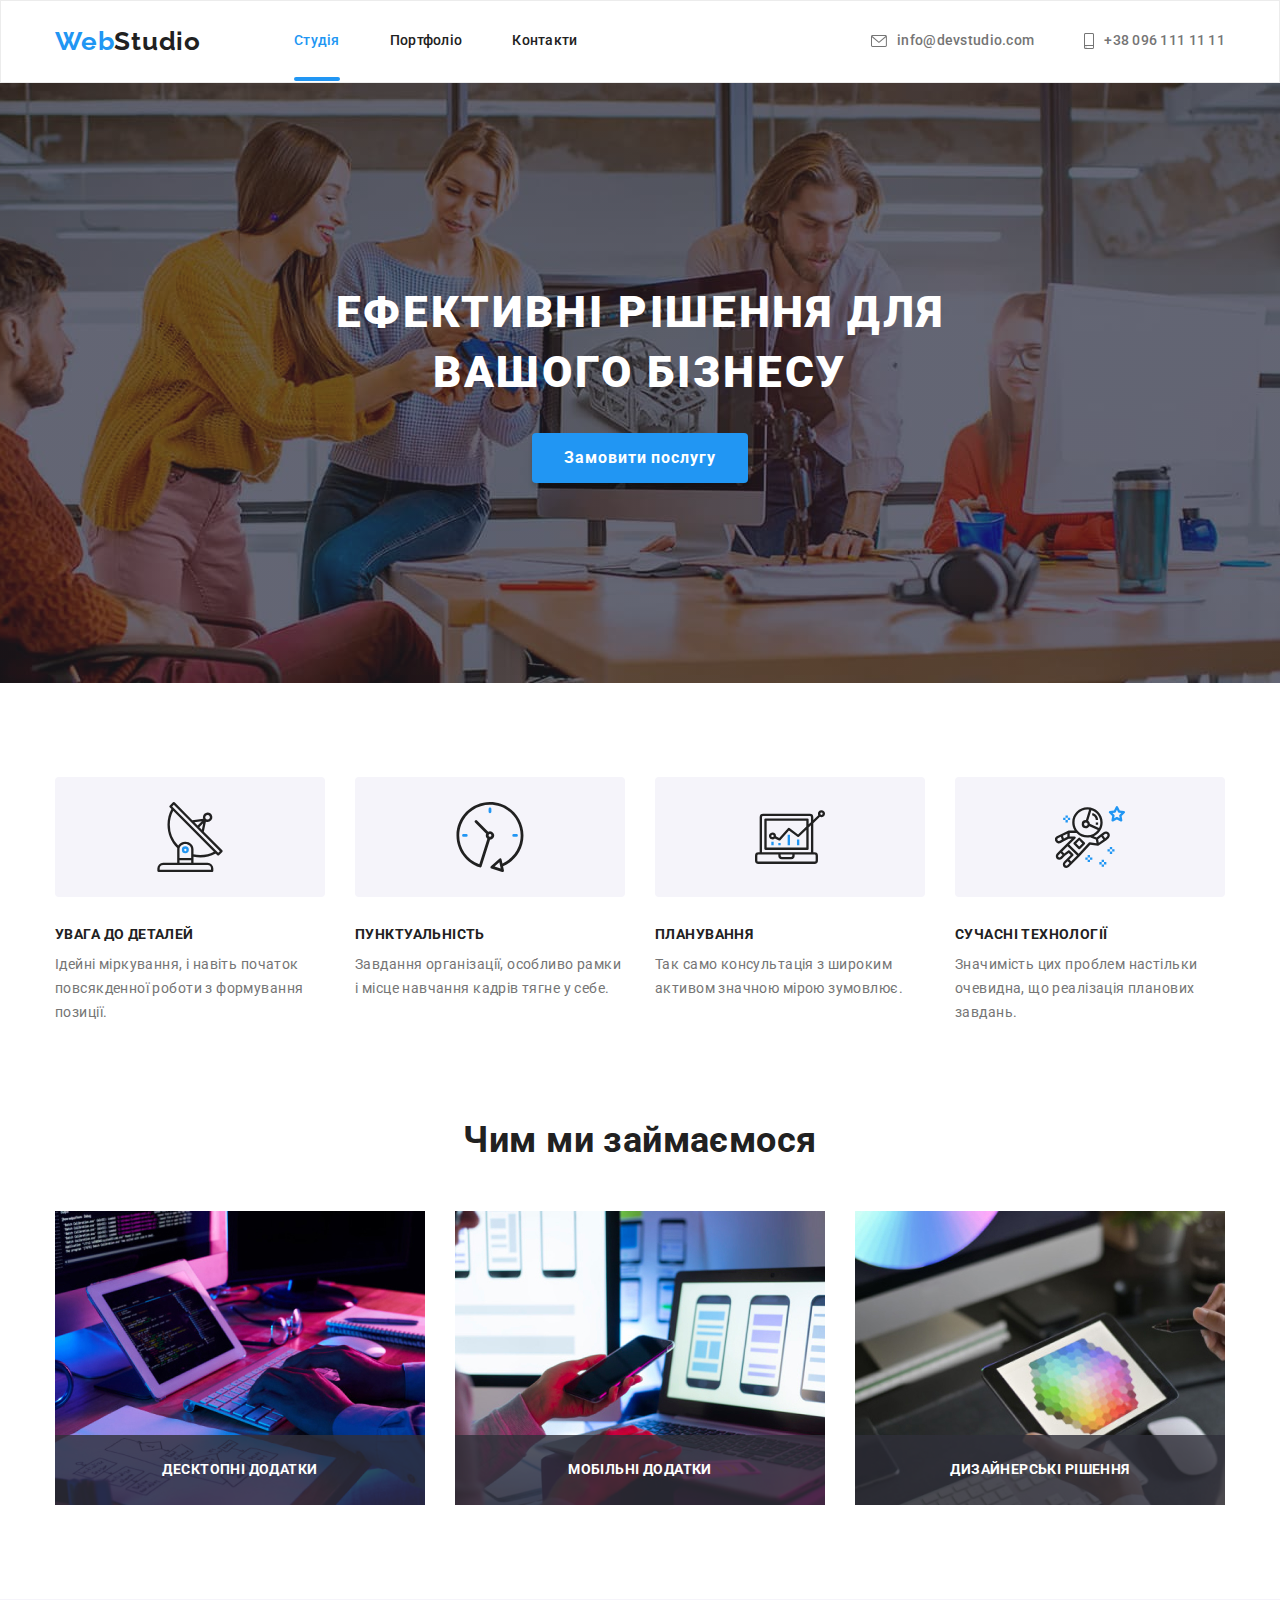
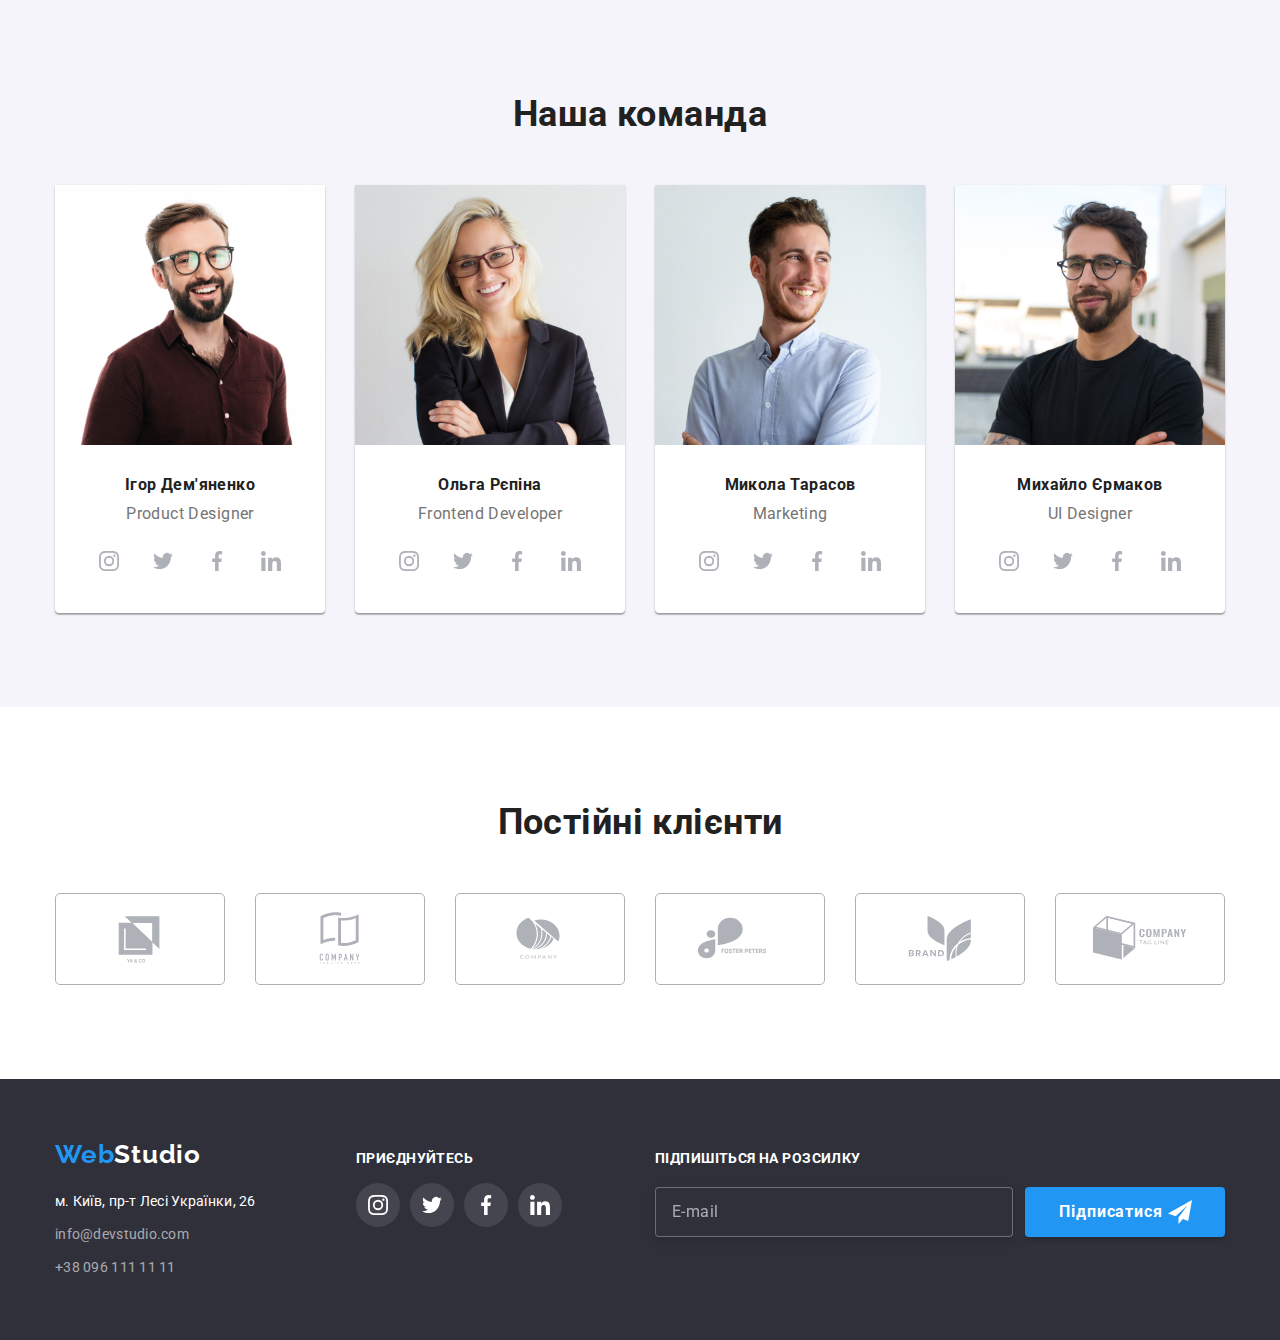
==== index.html @ 93d8a0b3 "Initial commit" ====
<!DOCTYPE html>
<html lang="uk">

<head>
  <meta charset="UTF-8" />
  <meta http-equiv="X-UA-Compatible" content="IE=edge" />
  <meta name="viewport" content="width=device-width, initial-scale=1.0" />
  <title>Document</title>
  <link rel="preconnect" href="https://fonts.googleapis.com" />
  <link rel="preconnect" href="https://fonts.gstatic.com" crossorigin />
  <link href="https://fonts.googleapis.com/css2?family=Raleway:wght@700&family=Roboto:wght@400;500;700;900&display=swap"
    rel="stylesheet" />
  <link rel="stylesheet"
    href="https://cdnjs.cloudflare.com/ajax/libs/modern-normalize/1.1.0/modern-normalize.min.css" />
  <link rel="stylesheet" href="./css/styles.css" />
</head>

<body>
  <!-- Шапка-->
  <header class="header">
    <div class="conteiner main-menu">
      <nav class="main-nav">
        <a href="./index.html" class="logo link">Web<span class="logo-studio">Studio</span> </a>
        <!-- Навигація сайта -->
        <ul class="site-nav list">
          <li class="item header-animation"><a href="./index.html" class="link current ">Студія</a></li>
          <li class="item"><a href="./portfolio.html" class="link">Портфоліо</a></li>
          <li class="item"><a href="#" class="link">Контакти</a></li>
        </ul>
      </nav>
      <ul class="auth-nav list">
        <li class="item auth-link">
          <a href="mailto:info@devstudio.com" class="link auth-link">
            <svg class="auth-symbol" height="12px" width=" 16px">
              <use href=" ./images/symbol.svg#icon-envelope">
              </use>
            </svg>info@devstudio.com</a>
        </li>
        <li class="item">
          <a href="tel:+380961111111" class="link auth-link">
            <svg class="auth-symbol" width="10px" height="16px">
              <use href=" ./images/symbol.svg#icon-smartphone">
              </use>
            </svg>+38 096 111 11 11
          </a>
        </li>
      </ul>
    </div>
  </header>
  <main>
    <!-- Герой -->
    <section class="hero list">
      <div class="conteiner hero-wrap">
        <h1 class="hero-title">Ефективні рішення для вашого бізнесу</h1>
        <button data-modal-open type="button" value="Замовити послугу" class="btn">Замовити послугу</button>
      </div>

    </section>
    <!-- Переваги -->
    <section class="benefits list">
      <div class="conteiner">
        <h2 class="visually-hidden">Наші переваги</h2>
        <ul class="hero-list list">
          <li class="benefits-item">
            <div class="benefits-block">
              <svg class="benefits-icon" width="70px" height="70px">
                <use href="./images/symbol.svg#icon-antenna">
                </use>
              </svg>
            </div>
            <h3 class="benefits-title">
              Увага до деталей</h3>
            <p class="benefits-subtitle">
              Ідейні міркування, і навіть початок повсякденної роботи з формування позиції.
            </p>
          </li>
          <li class="benefits-item">
            <div class="benefits-block">
              <svg class="benefits-icon" width="70px" height="70px">
                <use href="./images/symbol.svg#icon-clock">
                </use>
              </svg>
            </div>
            <h3 class="benefits-title">Пунктуальність</h3>
            <p class="benefits-subtitle">
              Завдання організації, особливо рамки і місце навчання кадрів тягне у себе.
            </p>
          </li>
          <li class="benefits-item">
            <div class="benefits-block">
              <svg class="benefits-icon" width="70px" height="70px">
                <use href="./images/symbol.svg#icon-diagram">
                </use>
              </svg>
            </div>
            <h3 class="benefits-title">Планування</h3>
            <p class="benefits-subtitle">
              Так само консультація з широким активом значною мірою зумовлює.
            </p>
          </li>
          <li class="benefits-item">
            <div class="benefits-block">
              <svg class="benefits-icon" width="70px" height="70px">
                <use href="./images/symbol.svg#icon-astronaut">
                </use>
              </svg>
            </div>
            <h3 class="benefits-title">Сучасні технології</h3>
            <p class="benefits-subtitle">
              Значимість цих проблем настільки очевидна, що реалізація планових завдань.
            </p>
          </li>
        </ul>
      </div>
    </section>
    <!-- Опис послуг -->
    <section class="work list">
      <div class="conteiner">
        <h2 class="section-title">Чим ми займаємося</h2>
        <ul class="list work-list">
          <li class="worl-item">
            <img src="./images/box_1.jpg" alt="планше, клавіатура та руки" width="370" />
            <p class="work-text">Десктопні додатки</p>
          </li>
          <li class="worl-item">
            <img src="./images/box_2.jpg" alt="комп'ютер та телефон" width="370" />
            <p class="work-text">Мобільні додатки</p>
          </li>
          <li class="worl-item">
            <img src="./images/box_3.jpg" alt="планшет у руці" width="370" />
            <p class="work-text">Дизайнерські рішення</p>
          </li>
        </ul>
      </div>
    </section>
    <!-- Команда -->
    <section class="team">
      <div class="team-conteiner conteiner">
        <h2 class="section-title">Наша команда</h2>
        <ul class="team-list list">
          <li class="team-person">
            <img src="./images/igor.jpg" alt="фото Ігор Дем'яненко" width="270" />
            <div class="team-text">
              <h3 class="team-title">Ігор Дем'яненко</h3>
              <p class="team-subtitle">Product Designer</p>
              <ul class="team-soc-list list">
                <li class="team-soc-item">
                  <a href="" class="team-soc-link link">
                    <svg class="team-soc-icon" width="20px" height="20px">
                      <use href="./images/symbol.svg#icon-instagram">

                      </use>
                    </svg>
                  </a>
                </li>
                <li class="team-soc-item">
                  <a href="" class="team-soc-link link">
                    <svg class="team-soc-icon" width="20px" height="20px">
                      <use href="./images/symbol.svg#icon-twitter"></use>
                    </svg>
                  </a>
                </li>
                <li class="team-soc-item">
                  <a href="" class="team-soc-link link">
                    <svg class="team-soc-icon" width="20px" height="20px">
                      <use href="./images/symbol.svg#icon-facebook"></use>
                    </svg>
                  </a>
                </li>
                <li class="team-soc-item">
                  <a href="" class="team-soc-link link">
                    <svg class="team-soc-icon" width="20px" height="20px">
                      <use href="./images/symbol.svg#icon-linkedin"></use>
                    </svg>
                  </a>
                  </a>
                </li>
              </ul>
            </div>
          </li>
          <li class="team-person">
            <img src="./images/olga.jpg" alt="фото Ольга Рєпіна" width="270" />
            <div class="team-text">
              <h3 class="team-title">Ольга Рєпіна</h3>
              <p class="team-subtitle">Frontend Developer</p>
              <ul class="team-soc-list list">
                <li class="team-soc-item">
                  <a href="" class="team-soc-link link">
                    <svg class="team-soc-icon" width="20px" height="20px">
                      <use href="./images/symbol.svg#icon-instagram">

                      </use>
                    </svg>
                  </a>
                </li>
                <li class="team-soc-item">
                  <a href="" class="team-soc-link link">
                    <svg class="team-soc-icon" width="20px" height="20px">
                      <use href="./images/symbol.svg#icon-twitter"></use>
                    </svg>
                  </a>
                </li>
                <li class="team-soc-item">
                  <a href="" class="team-soc-link link">
                    <svg class="team-soc-icon" width="20px" height="20px">
                      <use href="./images/symbol.svg#icon-facebook"></use>
                    </svg>
                  </a>
                </li>
                <li class="team-soc-item">
                  <a href="" class="team-soc-link link">
                    <svg class="team-soc-icon" width="20px" height="20px">
                      <use href="./images/symbol.svg#icon-linkedin"></use>
                    </svg>
                  </a>
                  </a>
                </li>
              </ul>
            </div>
          </li>
          <li class="team-person">
            <img src="./images/mykola.jpg" alt="фото Микола Тарасов" width="270" />
            <div class="team-text">
              <h3 class="team-title">Микола Тарасов</h3>
              <p class="team-subtitle">Marketing</p>
              <ul class="team-soc-list list">
                <li class="team-soc-item">
                  <a href="" class="team-soc-link link">
                    <svg class="team-soc-icon" width="20px" height="20px">
                      <use href="./images/symbol.svg#icon-instagram">
                      </use>
                    </svg>
                  </a>
                </li>
                <li class="team-soc-item">
                  <a href="" class="team-soc-link link">
                    <svg class="team-soc-icon" width="20px" height="20px">
                      <use href="./images/symbol.svg#icon-twitter"></use>
                    </svg>
                  </a>
                </li>
                <li class="team-soc-item">
                  <a href="" class="team-soc-link link">
                    <svg class="team-soc-icon" width="20px" height="20px">
                      <use href="./images/symbol.svg#icon-facebook"></use>
                    </svg>
                  </a>
                </li>
                <li class="team-soc-item">
                  <a href="" class="team-soc-link link">
                    <svg class="team-soc-icon" width="20px" height="20px">
                      <use href="./images/symbol.svg#icon-linkedin"></use>
                    </svg>
                  </a>
                  </a>
                </li>
              </ul>
            </div>
          </li>
          <li class="team-person">
            <img src="./images/mihailo.jpg" alt="фото михайло Єрмаков" width="270" />
            <div class="team-text">
              <h3 class="team-title">Михайло Єрмаков</h3>
              <p class="team-subtitle">UI Designer</p>
              <ul class="team-soc-list list">
                <li class="team-soc-item">
                  <a href="" class="team-soc-link link">
                    <svg class="team-soc-icon" width="20px" height="20px">
                      <use href="./images/symbol.svg#icon-instagram">
                      </use>
                    </svg>
                  </a>
                </li>
                <li class="team-soc-item">
                  <a href="" class="team-soc-link link">
                    <svg class="team-soc-icon" width="20px" height="20px">
                      <use href="./images/symbol.svg#icon-twitter"></use>
                    </svg>
                  </a>
                </li>
                <li class="team-soc-item">
                  <a href="" class="team-soc-link link">
                    <svg class="team-soc-icon" width="20px" height="20px">
                      <use href="./images/symbol.svg#icon-facebook"></use>
                    </svg>
                  </a>
                </li>
                <li class="team-soc-item">
                  <a href="" class="team-soc-link link">
                    <svg class="team-soc-icon" width="20px" height="20px">
                      <use href="./images/symbol.svg#icon-linkedin"></use>
                    </svg>
                  </a>
                  </a>
                </li>
              </ul>
            </div>
          </li>
        </ul>
      </div>
    </section>
    <section class="clients ">
      <div class="container">
        <h2 class="section-title">Постійні клієнти</h2>
        <ul class="clients-list list">
          <li class="clients-item">
            <a href="" class="clients-link link">
              <svg class="clients-logo" width=" 106px" height="60px">
                <use href=" ./images/symbol.svg#icon-logo-1">
                </use>
              </svg>
            </a>
          </li>
          <li class="clients-item"> <a href="" class="clients-link link">
              <svg class="clients-logo" width=" 106px" height="60px">
                <use href=" ./images/symbol.svg#icon-logo-2">
                </use>
              </svg>
            </a></a></li>
          <li class="clients-item"> <a href="" class="clients-link link">
              <svg class="clients-logo" width=" 106px" height="60px">
                <use href=" ./images/symbol.svg#icon-logo-3">
                </use>
              </svg>
            </a></li>
          <li class="clients-item"> <a href="" class="clients-link link">
              <svg class="clients-logo" width=" 106px" height="60px">
                <use href=" ./images/symbol.svg#icon-logo-4">
                </use>
              </svg>
            </a></li>
          <li class="clients-item"> <a href="" class="clients-link link">
              <svg class="clients-logo" width=" 106px" height="60px">
                <use href=" ./images/symbol.svg#icon-logo-5">
                </use>
              </svg>
            </a></li>
          <li class="clients-item"> <a href="" class="clients-link link">
              <svg class="clients-logo" width=" 106px" height="60px">
                <use href=" ./images/symbol.svg#icon-logo-6">
                </use>
              </svg>
            </a></li>
        </ul>
      </div>
    </section>
  </main>
  <!------------------------------------ footer ------------------------------------>
  <footer class="footer">
    <div class="container">
      <div class="conteiner-logo">
        <a href="./index.html" class="logo link">Web<span class="footer-logo">Studio</span> </a>
        <address>
          <ul class="footer-link list">
            <li class="footer-item">
              <a href="https://goo.gl/maps/CPtrU1FHBa2aNyZL9" target="_blank" rel="noopener noreferrer nofollow"
                class="portfolio-adress link">м. Київ, пр-т Лесі Українки, 26</a>
            </li>
            <li class="footer-item">
              <a href="mailto:info@devstudio.com" class="portfolio-contacts link">info@devstudio.com</a>
            </li>
            <li class="footer-item">
              <a href="tel:+380961111111" class="portfolio-contacts link">+38 096 111 11 11</a>
            </li>
          </ul>
        </address>
      </div>
      <div class="foter-soc">
        <p class="footer-title">приєднуйтесь</p>
        <ul class="footer-soc-list list">
          <li class="footer-soc-item">
            <a href="" class="footer-soc-link link">
              <svg class="footer-soc-icon" width="20px" height="20px">
                <use href="./images/symbol.svg#icon-instagram">
                </use>
              </svg>
            </a>
          </li>
          <li class="footer-soc-item">
            <a href="" class="footer-soc-link link">
              <svg class="footer-soc-icon" width="20px" height="20px">
                <use href="./images/symbol.svg#icon-twitter"></use>
              </svg>
            </a>
          </li>
          <li class="footer-soc-item">
            <a href="" class="footer-soc-link link">
              <svg class="footer-soc-icon" width="20px" height="20px">
                <use href="./images/symbol.svg#icon-facebook"></use>
              </svg>
            </a>
          </li>
          <li class="footer-soc-item">
            <a href="" class="footer-soc-link link">
              <svg class="footer-soc-icon" width="20px" height="20px">
                <use href="./images/symbol.svg#icon-linkedin"></use>
              </svg>
            </a>
            </a>
          </li>
        </ul>
      </div>
      <div class="subscribe-container">
        <p class="subscribe-title">Підпишіться на розсилку</p>
        <form class="subscribe-form">
          <input type="text" name="user-name" class="subscribe-input" id="user-name" placeholder="E-mail">
          <button type="submit" class="subscribe-btn">Підписатися
            <svg class="subscribe-input-icon" width="24px" height="24px">
              <use href="./images/symbol.svg#icon-telegram"></use>
            </svg>
          </button>
        </form>
      </div>
    </div>
  </footer>
  <!------------------------------------ Modal ------------------------------------>
  <div class="backdrop is-hidden" data-modal>
    <div class="modal">
      <button type="button" data-modal-close class="modal-close">
        <svg class="modal-icon-x" width="18px" height="18px">
          <use href="./images/symbol.svg#icon-x"></use>
        </svg>
      </button>
      <p class="modal-title">Залиште свої дані, ми вам передзвонимо
      </p>
      <form class="modal-form">
        <label for="user-name" class="modal-label">Ім'я</label>
        <div class="input-wrap">
          <input type="text" name="user-name" class="modal-input" id="user-name" required>
          <svg class="modal-input-icon" width="18px" height="18px">
            <use href="./images/symbol.svg#icon-person"></use>
          </svg>
        </div>
        <label for="user-phone" class="modal-label">Телефон</label>
        <div class="input-wrap">
          <input type="tel" name="user-phone" class="modal-input" id="user-phone" required>
          <svg class="modal-input-icon" width="18px" height="18px">
            <use href="./images/symbol.svg#icon-phone"></use>
          </svg>
        </div>
        <label for="user-mail" class="modal-label">Пошта</label>
        <div class="input-wrap">
          <input type="email" name="user-mail" class="modal-input" id="user-mail" required>
          <svg class="modal-input-icon" width="18px" height="18px">
            <use href="./images/symbol.svg#icon-email"></use>
          </svg>
        </div>
        <label class="modal-textarea-block" for="modal-textarea">Коментар</label>
        <textarea class="modal-textarea" name="modal-textarea" id="modal-textarea"
          placeholder="Введіть текст"></textarea>
        <div class="modal-field">
          <input type="checkbox" name="privacy" id="privacy" class="input-check visually-hidden" required>
          <label for="privacy" class="check-text">
            <span>
              <svg class="check-icon" width="16px" height="15px">
                <use href="./images/symbol.svg#icon-mark"></use>
              </svg>
            </span> Погоджуюся з розсилкою та приймаю <a href="" class="check-link link">Умови
              договору</a></label>
        </div>
        <button type="submit" class="modal-btn btn">Відправити</button>
      </form>
    </div>
  </div>
  <script src="./js/modal.js"></script>
</body>

</html>
---- css/styles.css ----
:root {
  --main-title-color: #212121;
  --second-title-color: #757575;
  --main-btn-color: #2196f3;
  --main-link-color: #2196f3;
  --transition-timing-function: cubic-bezier(0.4, 0, 0.2, 1);
}

body {
  font-family: Roboto, sans-serif;
  background-color: #ffffff;
  color: #757575;
  font-size: 14px;
  letter-spacing: 0.03em;
}

/* ----------------глобальне скиданя стилів---------------- */

p,
h1,
h2,
h3,
h4,
h5,
h6 {
  margin: 0;
}
ul,
ol {
  margin: 0;
  padding-left: 0;
}
button {
  display: block;
  cursor: pointer;
  border: none;
  border-radius: 4px;
}

address {
  font-style: normal;
  margin-top: 20px;
}

img {
  display: block;
}

html {
  box-sizing: border-box;
}

*,
*::beffore *::after {
  box-sizing: inherit;
}

.list {
  list-style: none;
  padding-left: 0;
  margin: 0;
}

.container {
  margin-left: auto;
  margin-right: auto;
  padding: 0px 15px;
  width: 1200px;
}

.link {
  text-decoration: none;
}

.list {
  list-style: none;
  padding: 0;
  margin: 0;
}

.conteiner {
  margin-left: auto;
  margin-right: auto;
  padding: 0 15px;
  width: 1200px;
}

.link {
  text-decoration: none;
}

.visually-hidden {
  position: absolute;
  white-space: nowrap;
  width: 1px;
  height: 1px;
  overflow: hidden;
  border: 0;
  padding: 0;
  clip: rect(0 0 0 0);
  clip-path: inset(50%);
  margin: -1px;
}

/* колір заголовков #212121 */
/* колір основного текста #757575 */
/* active 2196F3 */
/* свторинний колір фону #F5F4FA */

/* Header */
.logo {
  font-family: 'Raleway', sans-serif;
  font-style: normal;
  font-weight: 700;
  font-size: 26px;
  line-height: 1.19;
  letter-spacing: 0.03em;
  color: var(--main-link-color);
  transition-property: color;
  transition-duration: 250ms;
  transition-timing-function: var(--transition-timing-function);
}

.logo:hover,
.logo:focus {
  color: var(--main-link-color);
}

.logo-studio {
  color: var(--main-title-color);
  transition-property: color;
  transition-duration: 250ms;
  transition-timing-function: var(--transition-timing-function);
  transition-timing-function: var(--transition-timing-function);
}

.logo-studio:hover,
.logo-studio:focus {
  color: var(--main-link-color);
}

/* ----------------site nav---------------- */
.header {
  padding: 25px 0;
  border: 1px solid #ececec;
}
.main-menu {
  display: flex;
}

.main-nav {
  display: flex;
  align-items: center;
}

.site-nav .item:not(:last-child) {
  margin-right: 50px;
}

.site-nav {
  display: flex;
  margin-left: 93px;
}

.site-nav .link {
  display: block;
  color: var(--main-title-color);
  font-weight: 500;
  line-height: 1.14;
  letter-spacing: 0.02em;
  transition-property: color;
  transition-duration: 250ms;
  transition-timing-function: var(--transition-timing-function);
}

.site-nav .link:hover,
.site-nav .link:focus {
  color: #2196f3;
}

.auth-contacts {
  display: flex;
}
.auth-nav {
  display: flex;
  align-items: center;
  margin-left: auto;
}

.auth-link {
  font-weight: 500;
  line-height: 1.14;
  letter-spacing: 0.02em;
  color: var(--second-title-color);
  display: flex;
  align-items: center;
  transition-property: color;
  transition-duration: 250ms;
  transition-timing-function: var(--transition-timing-function);
}

.auth-nav .link:hover,
.auth-nav .link:focus {
  color: #2196f3;
}

.site-nav li .current {
  color: var(--main-link-color);
}

.item {
  position: relative;
}

.link.current::after {
  content: '';
  position: absolute;
  bottom: -32px;
  right: 0;
  display: block;
  width: 100%;
  height: 4px;
  border-radius: 2px;
  background: #2196f3;
}

.auth-nav .item + .item {
  margin-left: 50px;
}

.auth-symbol {
  fill: currentColor;
  margin-right: 10px;
}

.auth-symbol:hover,
.auth-symbol:focus {
  color: #2196f3;
}

/* ----------------Hero---------------- */

.hero-list {
  display: flex;
  gap: 30px;
}

.hero-list .item {
  width: 270px;
}

.hero-title {
  width: 696px;
  margin: 0 auto;
  margin-bottom: 30px;
  font-weight: 900;
  font-size: 44px;
  line-height: 1.36;
  text-align: center;
  letter-spacing: 0.06em;
  text-transform: uppercase;
  color: #ffffff;
}

.hero {
  background: #2f303a;
  background-image: linear-gradient(rgba(47, 48, 58, 0.4), rgba(47, 48, 58, 0.4)),
    url(../images/bg-hero.jpg);
  text-align: center;
  padding: 200px 0;
  background-repeat: no-repeat;
  background-position: center;
  background-size: cover;
  max-width: 1600px;
  height: 600px;
  margin: 0 auto;
}

.btn {
  display: inline-block;
  min-width: 216px;
  font-family: inherit;
  font-weight: 700;
  font-size: 16px;
  line-height: 1.88;
  letter-spacing: 0.06em;
  color: #ffffff;
  background-color: #2196f3;
  cursor: pointer;
  box-shadow: 0px 4px 4px rgba(0, 0, 0, 0.15);
  border-radius: 4px;
  padding: 10px 32px;
  border: none;
  transition-property: color background-color;
  transition-duration: 250ms;
  transition-timing-function: var(--transition-timing-function);
}

.btn.primary {
  color: #ffffff;
  background-color: #2196f3;
}

.btn.secondary {
  color: #2196f3;
  background-color: #ffffff;
}

.btn:hover,
.btn:focus {
  color: var(--main-btn-color);
  background-color: #ffffff;
}

.section-title {
  margin-top: 0;
  margin-bottom: 50px;
  font-weight: 700;
  font-size: 36px;
  line-height: 1.17;
  text-align: center;
  color: var(--main-title-color);
}

.backdrop {
  position: fixed;
  top: 0;
  left: 0;
  width: 100%;
  height: 100%;
  opacity: 1;
  background-color: rgba(0, 0, 0, 0.6);
  transition-property: opacity, visibility;
  transition-duration: 250ms;
  transition-timing-function: var(--transition-timing-function);
}

.backdrop.is-hidden {
  opacity: 0;
  visibility: hidden;
  pointer-events: none;
}

.backdrop.is-hidden .modal {
  transform: translate(-50%, -50%) scale(0.7);
}

/* ----------------Modal---------------- */

.modal {
  height: 581px;
  width: 528px;
  background: #ffffff;
  position: absolute;
  top: 50%;
  left: 50%;
  box-shadow: 0px 1px 3px rgba(0, 0, 0, 0.12), 0px 1px 1px rgba(0, 0, 0, 0.14),
    0px 2px 1px rgba(0, 0, 0, 0.2);
  border-radius: 4px;
  padding: 40px;
  transform: scale(1) translate(-50%, -50%);
  transition: transform 250ms cubic-bezier(0.4, 0, 0.2, 1);
}

.modal-close {
  position: absolute;
  width: 30px;
  height: 30px;
  right: 8px;
  top: 8px;
  border-radius: 50%;
  background: #ffffff;
  border: 1px solid rgba(0, 0, 0, 0.1);
  display: flex;
  align-items: center;
  justify-content: center;
  cursor: pointer;
  transition-property: fill, background-color;
  transition-duration: 250ms;
  transition-timing-function: var(--transition-timing-function);
}

.modal-close:hover {
  background-color: var(--main-link-color);
  fill: #ffffff;
}

.modal-title {
  font-weight: 700;
  font-size: 20px;
  line-height: 1.15;
  text-align: center;
  letter-spacing: 0.03em;
  color: #212121;
  margin-bottom: 12px;
}

.input-label {
  font-size: 12px;
  line-height: 1.17;
  letter-spacing: 0.01em;
  color: #757575;
}

.input-label span {
  margin-bottom: 4px;
  display: block;
}

.modal-input {
  width: 100%;
  height: 40px;
  border: 1px solid rgba(33, 33, 33, 0.2);
  border-radius: 4px;
  color: #212121;
  font-size: 16px;
  padding-left: 42px;
  outline: transparent;
  transition-property: border-color;
  transition-duration: 250ms;
  transition-timing-function: var(--transition-timing-function);
}

.modal-input::placeholder {
  font-size: 12px;
  line-height: 1.17;
  letter-spacing: 0.01em;
  color: rgba(117, 117, 117, 0.5);
}

.modal-label {
  font-size: 12px;
  line-height: 1.17;
  letter-spacing: 0.01em;
  color: #757575;
  display: block;
  margin-bottom: 4px;
}

.input-wrap {
  position: relative;
  margin-bottom: 10px;
}

.modal-input-icon {
  position: absolute;
  left: 12px;
  top: 50%;
  transform: translateY(-50%);
  transition-property: fill;
  transition-duration: 250ms;
  transition-timing-function: var(--transition-timing-function);
}

.modal-input:focus {
  border-color: var(--main-link-color);
}

.modal-input:focus + .modal-input-icon {
  fill: var(--main-link-color);
}

.modal-textarea-block {
  display: block;
  margin-bottom: 4px;
  font-size: 12px;
}
.modal-textarea {
  width: 100%;
  height: 120px;
  border: 1px solid rgba(33, 33, 33, 0.2);
  border-radius: 4px;
  display: block;
  padding: 12px 16px;
  margin-bottom: 20px;
  resize: none;
  outline: transparent;
  transition-property: border-color;
  transition-duration: 250ms;
  transition-timing-function: var(--transition-timing-function);
}

.modal-textarea:focus {
  border-color: var(--main-link-color);
}

.modal-textarea::placeholder {
  font-size: 12px;
  line-height: 1.17;
  letter-spacing: 0.01em;
  color: rgba(117, 117, 117, 0.5);
}

.modal-field {
  margin-bottom: 30px;
}

.modal-btn {
  display: block;
  margin: 0 auto;
}

.input-check {
}

.check-text {
  font-size: 14px;
  line-height: 1.71;
  letter-spacing: 0.03em;
  color: #757575;
  display: flex;
  align-items: center;
  justify-content: center;
  gap: 7px;
}

.check-link {
  color: var(--main-link-color);
}

.check-text span {
  width: 16px;
  height: 15px;
  border: 2px solid #212121;
  border-radius: 3px;
  margin-right: 5px;
  display: flex;
  align-items: center;
  justify-content: center;
  fill: transparent;
}

.input-check:checked + .check-text span {
  background-color: var(--main-link-color);
  border-color: transparent;
  fill: #ffffff;
}

.input-check:focus + .check-text span {
  border-color: var(--main-link-color);
}

/* ----------------Переваги---------------- */

.benefits {
  margin-bottom: 0px;
  margin-top: 0;
  padding: 94px 0;
}

.benefits-block {
  height: 120px;
  width: 270px;
  background-color: #f5f4fa;
  margin-bottom: 30px;
  display: flex;
  align-items: center;
  justify-content: center;
  border-radius: 4px;
}

.benefits-title {
  margin-top: 0;
  margin-bottom: 10px;
  font-weight: 700;
  font-size: 14px;
  line-height: 1.14;
  text-transform: uppercase;
  color: var(--main-title-color);
  width: 270px;
}

.benefits-subtitle {
  margin-top: 0;
  margin-bottom: 0;
  line-height: 1.71;
  width: 270px;
}

/* ------------- Опис послуг--------------- */
.work {
  padding: 94px 0;
  padding-top: 0;
}

.work-list {
  display: flex;
  gap: 30px;
}
.section-subtitle {
  color: var(--second-title-color);
}

.worl-item {
  position: relative;
}

.work-text {
  font-weight: 700;

  line-height: 1.14;

  text-transform: uppercase;
  color: #ffffff;
  width: 370px;
  height: 70px;
  background-color: rgba(47, 48, 58, 0.8);
  position: absolute;
  bottom: 0;
  display: flex;
  justify-content: center;
  align-items: center;
}

/* ------------- Наша команда--------------- */

.team {
  padding: 94px 0;
  background: #f5f4fa;
}

.team-list {
  display: flex;
  gap: 30px;
}

.team-text {
  padding-top: 30px;
  padding-bottom: 30px;
}

.team-title {
  font-size: 16px;
  line-height: 1.19;
  text-align: center;
  color: var(--main-title-color);
}

.team-subtitle {
  font-weight: 400;
  font-size: 16px;
  line-height: 1.19;
  text-align: center;
  color: var(--second-title-color);
  margin-top: 10px;
}

.team-soc-list {
  display: flex;
  justify-content: center;
  gap: 10px;
  margin-top: 16px;
}

.team-soc-item {
  width: 44px;
  height: 44px;
}
.team-soc-link {
  width: 100%;
  height: 100%;
  border-radius: 50%;
  display: flex;
  align-items: center;
  justify-content: center;
  color: #afb1b8;
  transition-property: background-color, color;
  transition-duration: 250ms;
  transition-timing-function: var(--transition-timing-function);
}

.team-soc-link:hover,
.team-soc-link:focus {
  background-color: var(--main-link-color);
  color: #ffffff;
}

.team-soc-icon {
  fill: currentColor;
}

.team-person {
  background: #ffffff;
  box-shadow: 0px 1px 3px rgba(0, 0, 0, 0.12), 0px 1px 1px rgba(0, 0, 0, 0.14),
    0px 2px 1px rgba(0, 0, 0, 0.2);
  border-radius: 0px 0px 4px 4px;
}

/* ----------------Постійні клієнти---------------- */
.clients {
  padding: 94px 0;
}
.clients-list {
  display: flex;
  gap: 30px;
}

.clients-item {
  width: calc((1200px - 180px) / 6);
  height: 92px;
}
.clients-link {
  width: 100%;
  height: 100%;
  fill: #afb1b8;
  display: flex;
  align-items: center;
  justify-content: center;
  border: 1px solid #afb1b8;
  border-radius: 5px;
  transition-property: border-color, fill;
  transition-duration: 250ms;
  transition-timing-function: var(--transition-timing-function);
}

.clients-link:hover,
.clients-link:focus {
  border-color: var(--main-link-color);
  fill: var(--main-btn-color);
}

/* ----------------Портфоліо---------------- */
.section-portfolio {
  padding: 94px 0;
}

.portfolio-menu {
  display: flex;
  gap: 8px;
  justify-content: center;
  margin-bottom: 50px;
}

.portfolio-list {
  display: flex;
  flex-wrap: wrap;
  gap: 30px;
}

.flex-element {
  width: 370px;
}

.visually-hidden {
  position: absolute;
  width: 1px;
  height: 1px;
  margin: -1px;
  border: 0;
  padding: 0;
  white-space: nowrap;
  clip-path: inset(100%);
  clip: rect(0 0 0 0);
  overflow: hidden;
}

.portfolio-title {
  font-weight: 700;
  font-size: 18px;
  line-height: 2;
  letter-spacing: 0.06em;
  color: var(--main-title-color);
}

.portfolio-subtitle {
  font-size: 16px;
  line-height: 1.88;
  color: var(--second-title-color);
  margin-top: 4px;
}

.portfolio-item {
  padding: 20px 24px;
  border: 1px solid #eeeeee;
}
.flex-element:nth-child(3n) {
  margin-right: 0;
}

.portfolio-btn {
  font-family: 'Roboto';
  font-style: normal;
  font-weight: 500;
  font-size: 16px;
  line-height: 1.62;
  text-align: center;
  letter-spacing: 0.03em;
  color: var(--main-title-color);
  background-color: #f5f4fa;
  cursor: pointer;
  padding: 6px 22px;
  transition-property: color, background-color, box-shadow;
  transition-duration: 250ms;
  transition-timing-function: var(--transition-timing-function);
}

.portfolio-btn:hover,
.portfolio-btn:focus {
  color: #ffffff;
  background-color: #2196f3;
  box-shadow: 0px 3px 1px rgba(0, 0, 0, 0.1), 0px 1px 2px rgba(0, 0, 0, 0.08),
    0px 2px 2px rgba(0, 0, 0, 0.12);
}

.portfolio-adress {
  line-height: 1.71;
  letter-spacing: 0.02em;
  color: #ffffff;
  transition-property: color;
  transition-duration: 250ms;
  transition-timing-function: var(--transition-timing-function);
}

.portfolio-adress:hover,
.portfolio-adress:focus {
  color: #2196f3;
}

.portfolio-contacts {
  line-height: 1.71;
  letter-spacing: 0.02em;
  color: rgba(255, 255, 255, 0.6);
  transition-property: color, box-shadow;
  transition-duration: 250ms;
  transition-timing-function: var(--transition-timing-function);
}

.portfolio-contacts:hover,
.portfolio-contacts:focus {
  color: #2196f3;
}

.img {
  display: block;
  max-width: 100%;
  height: auto;
}

.portfolio-link {
  display: block;
  transition-property: box-shadow;
  transition-duration: 250ms;
  transition-timing-function: var(--transition-timing-function);
}

.portfolio-link:hover,
.portfolio-link:focus {
  box-shadow: 0px 1px 1px rgba(0, 0, 0, 0.12), 0px 4px 4px rgba(0, 0, 0, 0.06),
    1px 4px 6px rgba(0, 0, 0, 0.16);
}

.portfolio-link:hover .blok-text,
.portfolio-link:focus .blok-text {
  transform: translateY(0);
}

.portfolio-block {
  position: relative;
  overflow: hidden;
}

.blok-text {
  width: 100%;
  height: 100%;
  position: absolute;
  background: rgba(33, 150, 243, 0.9);
  transform: translateY(100%);
  transition-property: transform;
  transition-duration: 250ms;
  transition-timing-function: var(--transition-timing-function);
  padding: 20px 43px;
  font-size: 18px;
  line-height: 1.56;
  letter-spacing: 0.03em;
  color: #ffffff;
}

/* ----------------Footer---------------- */

.footer {
  background-color: #2f303a;
  padding: 60px 0;
}

.conteiner-div {
  margin-left: auto;
  margin-right: auto;
  padding: 0 15px;
  width: 1200px;
}

.footer .container {
  display: flex;
  align-items: baseline;
}
.conteiner-logo {
  margin-right: 70px;
}

.footer-link {
  font-style: normal;
  width: 231px;
}

.footer-logo {
  font-family: 'Raleway', sans-serif;
  font-style: normal;
  font-weight: 700;
  font-size: 26px;
  line-height: 1.19;
  letter-spacing: 0.03em;
  color: #ffffff;
}

.footer-item:not(:last-child) {
  margin-bottom: 9px;
}

.footer-title {
  font-weight: 700;
  font-size: 14px;
  line-height: 1.14;
  letter-spacing: 0.03em;
  text-transform: uppercase;
  color: #ffffff;
}

.foter-soc {
  margin-right: auto;
}
/* тест соц */
.footer-soc-list {
  display: flex;
  justify-content: center;
  gap: 10px;
  margin-top: 16px;
}

.footer-soc-item {
  width: 44px;
  height: 44px;
}
.footer-soc-link {
  width: 100%;
  height: 100%;
  border-radius: 50%;
  display: flex;
  align-items: center;
  justify-content: center;
  color: #ffffff;
  background-color: rgba(255, 255, 255, 0.1);
  transition-property: background-color;
  transition-duration: 250ms;
  transition-timing-function: var(--transition-timing-function);
}

.footer-soc-link:hover,
.footer-soc-link:focus {
  background-color: var(--main-link-color);
}

.footer-soc-icon {
  fill: currentColor;
}

.subscribe-form {
  display: flex;
  position: relative;
}

input::placeholder {
  font-size: 16px;
  line-height: 1.25;
  letter-spacing: 0.03em;
  color: rgba(255, 255, 255, 0.6);
}

.subscribe-title {
  font-weight: 700;
  font-size: 14px;
  line-height: 1.14;
  letter-spacing: 0.03em;
  text-transform: uppercase;
  color: #ffffff;
  margin-bottom: 20px;
}
.subscribe-input {
  width: 358px;
  height: 50px;
  margin-right: 12px;
  padding-left: 16px;
  background-color: #2f303a;
  border: 1px solid rgba(255, 255, 255, 0.3);
  filter: drop-shadow(0px 4px 4px rgba(0, 0, 0, 0.15));
  border-radius: 4px;
  outline: transparent;
  color: #ffffff;
  transition-property: border-color;
  transition-duration: 250ms;
  transition-timing-function: var(--transition-timing-function);
}

.subscribe-input:focus {
  border-color: var(--main-link-color);
}

.subscribe-wrap {
  height: 50px;
}

.subscribe-btn {
  display: inline-block;
  position: relative;
  min-width: 200px;
  font-family: inherit;
  font-weight: 700;
  font-size: 16px;
  line-height: 1.88;
  letter-spacing: 0.06em;
  color: #ffffff;
  background-color: #2196f3;
  cursor: pointer;
  padding-right: 34px;
  box-shadow: 0px 4px 4px rgba(0, 0, 0, 0.15);
  border-radius: 4px;
  /* padding: 10px 22px; */
  border: none;
  transition-property: color, background-color;
  transition-duration: 250ms;
  transition-timing-function: var(--transition-timing-function);
}

.subscribe-btn:hover,
.subscribe-btn:focus {
  color: var(--main-btn-color);
  background-color: #ffffff;
}

.subscribe-btn:hover .subscribe-input-icon {
  fill: var(--main-btn-color);
}

.subscribe-input-icon {
  fill: #ffffff;
  position: absolute;
  margin-left: 5px;
  top: 50%;
  transform: translateY(-50%);
  transition-property: fill;
  transition-duration: 250ms;
  transition-timing-function: var(--transition-timing-function);
}
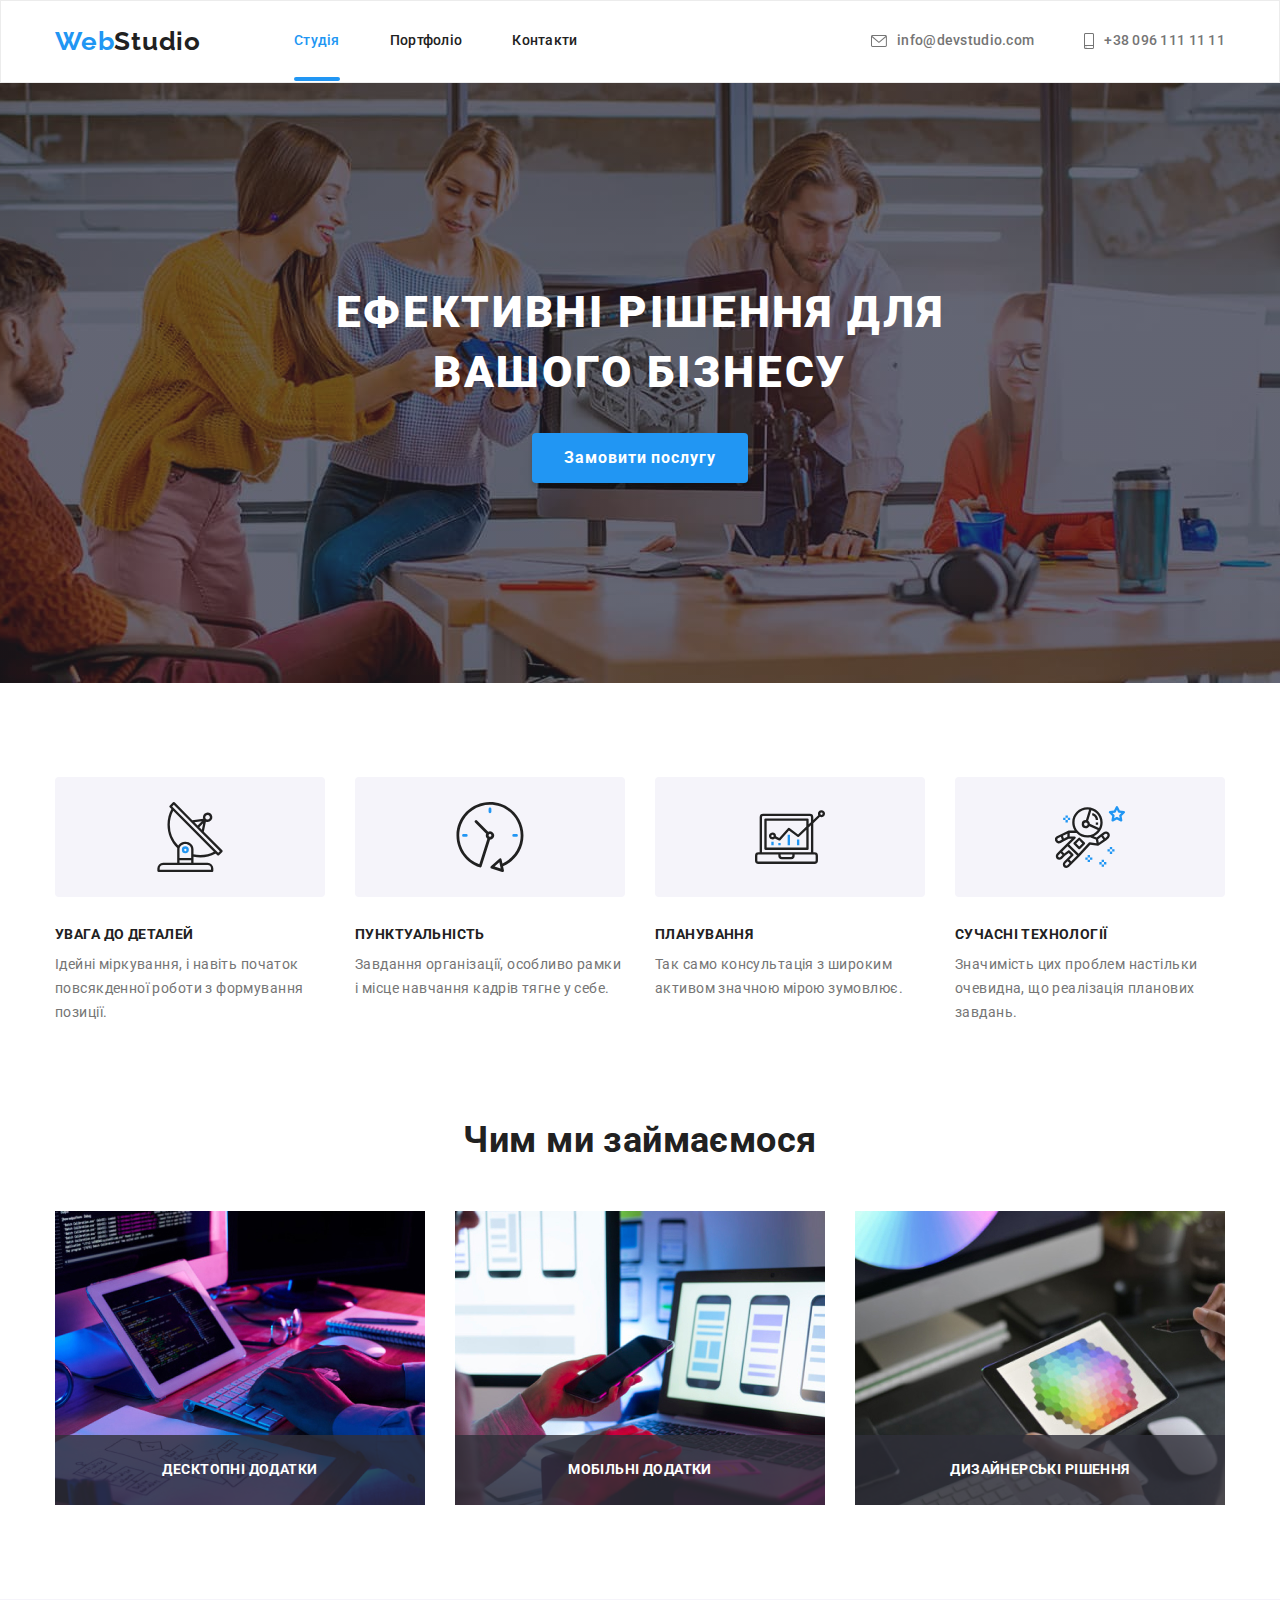
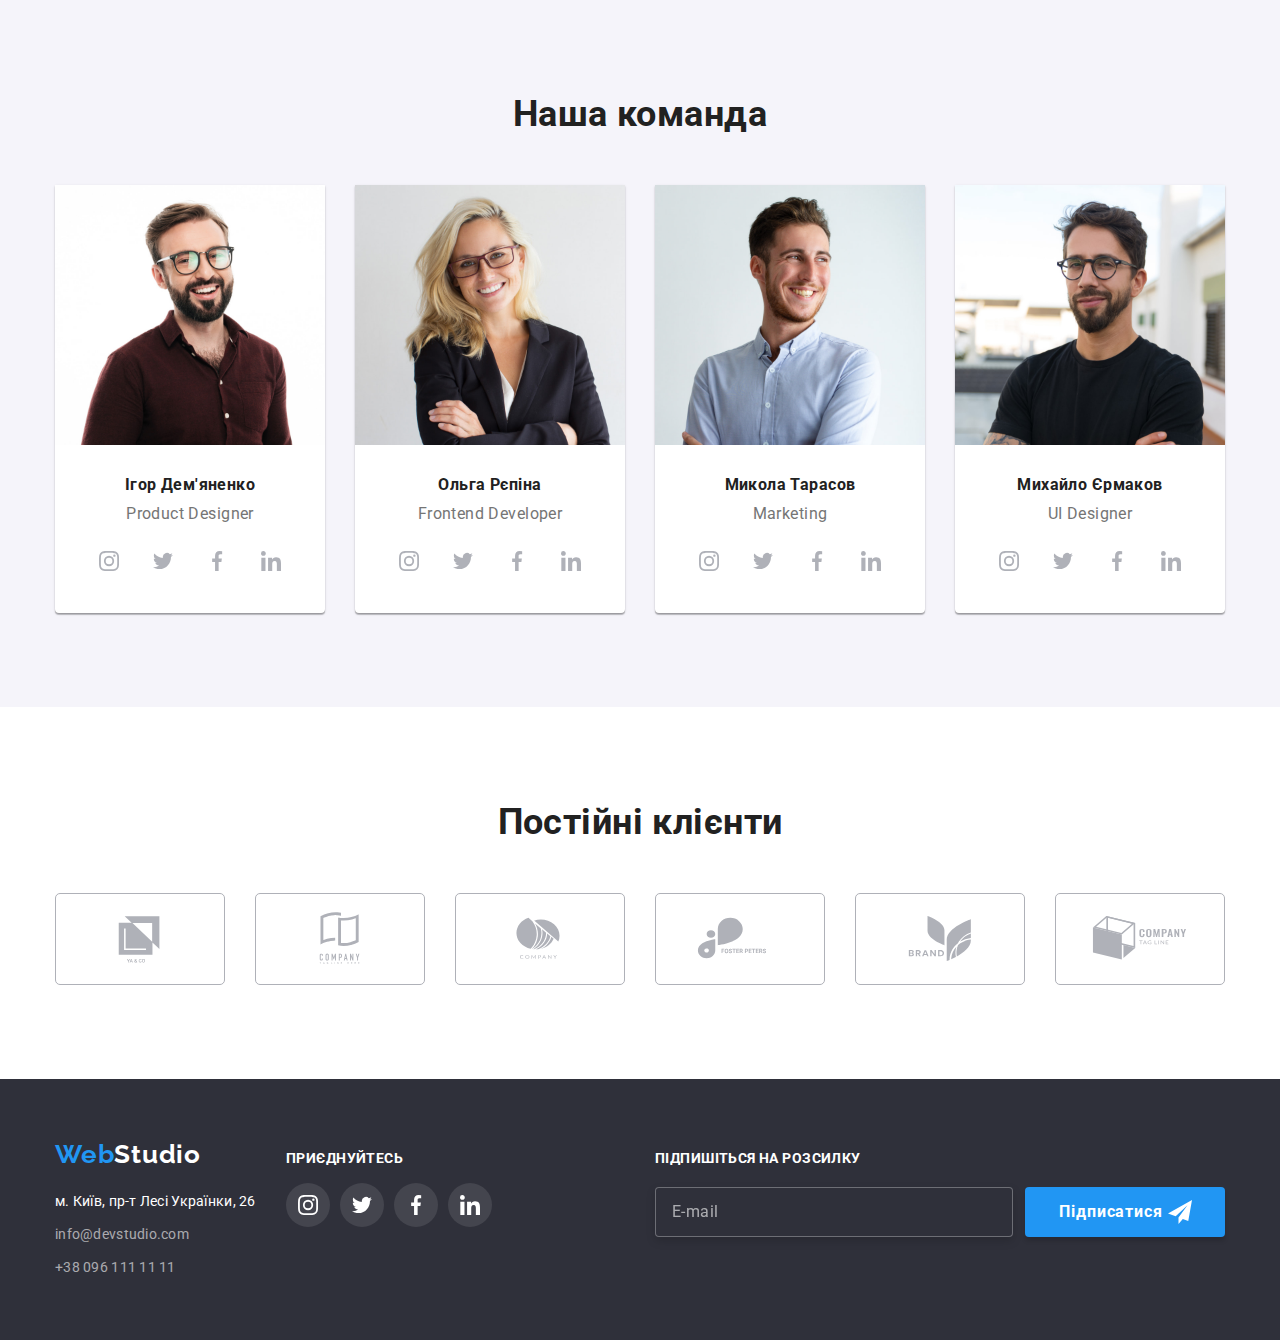
==== commit aac1b838: "hw-07_v2" ====
--- a/index.html
+++ b/index.html
@@ -12,13 +12,14 @@
     rel="stylesheet" />
   <link rel="stylesheet"
     href="https://cdnjs.cloudflare.com/ajax/libs/modern-normalize/1.1.0/modern-normalize.min.css" />
-  <link rel="stylesheet" href="./css/styles.css" />
+  <!-- <link rel="stylesheet" href="./css/styles.css" /> -->
+  <link rel="stylesheet" href="./css/main.min.css">
 </head>
 
-<body>
+<body class="body">
   <!-- Шапка-->
   <header class="header">
-    <div class="conteiner main-menu">
+    <div class="container main-menu">
       <nav class="main-nav">
         <a href="./index.html" class="logo link">Web<span class="logo-studio">Studio</span> </a>
         <!-- Навигація сайта -->
@@ -50,15 +51,14 @@
   <main>
     <!-- Герой -->
     <section class="hero list">
-      <div class="conteiner hero-wrap">
+      <div class="container hero-wrap">
         <h1 class="hero-title">Ефективні рішення для вашого бізнесу</h1>
         <button data-modal-open type="button" value="Замовити послугу" class="btn">Замовити послугу</button>
       </div>
-
     </section>
     <!-- Переваги -->
     <section class="benefits list">
-      <div class="conteiner">
+      <div class="container">
         <h2 class="visually-hidden">Наші переваги</h2>
         <ul class="hero-list list">
           <li class="benefits-item">
@@ -115,7 +115,7 @@
     </section>
     <!-- Опис послуг -->
     <section class="work list">
-      <div class="conteiner">
+      <div class="container">
         <h2 class="section-title">Чим ми займаємося</h2>
         <ul class="list work-list">
           <li class="worl-item">
@@ -135,7 +135,7 @@
     </section>
     <!-- Команда -->
     <section class="team">
-      <div class="team-conteiner conteiner">
+      <div class="team-container container">
         <h2 class="section-title">Наша команда</h2>
         <ul class="team-list list">
           <li class="team-person">
@@ -143,33 +143,32 @@
             <div class="team-text">
               <h3 class="team-title">Ігор Дем'яненко</h3>
               <p class="team-subtitle">Product Designer</p>
-              <ul class="team-soc-list list">
-                <li class="team-soc-item">
-                  <a href="" class="team-soc-link link">
-                    <svg class="team-soc-icon" width="20px" height="20px">
+              <ul class="soc-list list">
+                <li class="soc-item">
+                  <a href="" class="team-soc-link link">
+                    <svg class="soc-icon" width="20px" height="20px">
                       <use href="./images/symbol.svg#icon-instagram">
-
                       </use>
                     </svg>
                   </a>
                 </li>
-                <li class="team-soc-item">
-                  <a href="" class="team-soc-link link">
-                    <svg class="team-soc-icon" width="20px" height="20px">
+                <li class="soc-item">
+                  <a href="" class="team-soc-link link">
+                    <svg class="soc-icon" width="20px" height="20px">
                       <use href="./images/symbol.svg#icon-twitter"></use>
                     </svg>
                   </a>
                 </li>
-                <li class="team-soc-item">
-                  <a href="" class="team-soc-link link">
-                    <svg class="team-soc-icon" width="20px" height="20px">
+                <li class="soc-item">
+                  <a href="" class="team-soc-link link">
+                    <svg class="soc-icon" width="20px" height="20px">
                       <use href="./images/symbol.svg#icon-facebook"></use>
                     </svg>
                   </a>
                 </li>
-                <li class="team-soc-item">
-                  <a href="" class="team-soc-link link">
-                    <svg class="team-soc-icon" width="20px" height="20px">
+                <li class="soc-item">
+                  <a href="" class="team-soc-link link">
+                    <svg class="soc-icon" width="20px" height="20px">
                       <use href="./images/symbol.svg#icon-linkedin"></use>
                     </svg>
                   </a>
@@ -183,33 +182,32 @@
             <div class="team-text">
               <h3 class="team-title">Ольга Рєпіна</h3>
               <p class="team-subtitle">Frontend Developer</p>
-              <ul class="team-soc-list list">
-                <li class="team-soc-item">
-                  <a href="" class="team-soc-link link">
-                    <svg class="team-soc-icon" width="20px" height="20px">
+              <ul class="soc-list list">
+                <li class="soc-item">
+                  <a href="" class="team-soc-link link">
+                    <svg class="soc-icon" width="20px" height="20px">
                       <use href="./images/symbol.svg#icon-instagram">
-
                       </use>
                     </svg>
                   </a>
                 </li>
-                <li class="team-soc-item">
-                  <a href="" class="team-soc-link link">
-                    <svg class="team-soc-icon" width="20px" height="20px">
+                <li class="soc-item">
+                  <a href="" class="team-soc-link link">
+                    <svg class="soc-icon" width="20px" height="20px">
                       <use href="./images/symbol.svg#icon-twitter"></use>
                     </svg>
                   </a>
                 </li>
-                <li class="team-soc-item">
-                  <a href="" class="team-soc-link link">
-                    <svg class="team-soc-icon" width="20px" height="20px">
+                <li class="soc-item">
+                  <a href="" class="team-soc-link link">
+                    <svg class="soc-icon" width="20px" height="20px">
                       <use href="./images/symbol.svg#icon-facebook"></use>
                     </svg>
                   </a>
                 </li>
-                <li class="team-soc-item">
-                  <a href="" class="team-soc-link link">
-                    <svg class="team-soc-icon" width="20px" height="20px">
+                <li class="soc-item">
+                  <a href="" class="team-soc-link link">
+                    <svg class="soc-icon" width="20px" height="20px">
                       <use href="./images/symbol.svg#icon-linkedin"></use>
                     </svg>
                   </a>
@@ -223,32 +221,32 @@
             <div class="team-text">
               <h3 class="team-title">Микола Тарасов</h3>
               <p class="team-subtitle">Marketing</p>
-              <ul class="team-soc-list list">
-                <li class="team-soc-item">
-                  <a href="" class="team-soc-link link">
-                    <svg class="team-soc-icon" width="20px" height="20px">
+              <ul class="soc-list list">
+                <li class="soc-item">
+                  <a href="" class="team-soc-link link">
+                    <svg class="soc-icon" width="20px" height="20px">
                       <use href="./images/symbol.svg#icon-instagram">
                       </use>
                     </svg>
                   </a>
                 </li>
-                <li class="team-soc-item">
-                  <a href="" class="team-soc-link link">
-                    <svg class="team-soc-icon" width="20px" height="20px">
+                <li class="soc-item">
+                  <a href="" class="team-soc-link link">
+                    <svg class="soc-icon" width="20px" height="20px">
                       <use href="./images/symbol.svg#icon-twitter"></use>
                     </svg>
                   </a>
                 </li>
-                <li class="team-soc-item">
-                  <a href="" class="team-soc-link link">
-                    <svg class="team-soc-icon" width="20px" height="20px">
+                <li class="soc-item">
+                  <a href="" class="team-soc-link link">
+                    <svg class="soc-icon" width="20px" height="20px">
                       <use href="./images/symbol.svg#icon-facebook"></use>
                     </svg>
                   </a>
                 </li>
-                <li class="team-soc-item">
-                  <a href="" class="team-soc-link link">
-                    <svg class="team-soc-icon" width="20px" height="20px">
+                <li class="soc-item">
+                  <a href="" class="team-soc-link link">
+                    <svg class="soc-icon" width="20px" height="20px">
                       <use href="./images/symbol.svg#icon-linkedin"></use>
                     </svg>
                   </a>
@@ -262,32 +260,32 @@
             <div class="team-text">
               <h3 class="team-title">Михайло Єрмаков</h3>
               <p class="team-subtitle">UI Designer</p>
-              <ul class="team-soc-list list">
-                <li class="team-soc-item">
-                  <a href="" class="team-soc-link link">
-                    <svg class="team-soc-icon" width="20px" height="20px">
+              <ul class="soc-list list">
+                <li class="soc-item">
+                  <a href="" class="team-soc-link link">
+                    <svg class="soc-icon" width="20px" height="20px">
                       <use href="./images/symbol.svg#icon-instagram">
                       </use>
                     </svg>
                   </a>
                 </li>
-                <li class="team-soc-item">
-                  <a href="" class="team-soc-link link">
-                    <svg class="team-soc-icon" width="20px" height="20px">
+                <li class="soc-item">
+                  <a href="" class="team-soc-link link">
+                    <svg class="soc-icon" width="20px" height="20px">
                       <use href="./images/symbol.svg#icon-twitter"></use>
                     </svg>
                   </a>
                 </li>
-                <li class="team-soc-item">
-                  <a href="" class="team-soc-link link">
-                    <svg class="team-soc-icon" width="20px" height="20px">
+                <li class="soc-item">
+                  <a href="" class="team-soc-link link">
+                    <svg class="soc-icon" width="20px" height="20px">
                       <use href="./images/symbol.svg#icon-facebook"></use>
                     </svg>
                   </a>
                 </li>
-                <li class="team-soc-item">
-                  <a href="" class="team-soc-link link">
-                    <svg class="team-soc-icon" width="20px" height="20px">
+                <li class="soc-item">
+                  <a href="" class="team-soc-link link">
+                    <svg class="soc-icon" width="20px" height="20px">
                       <use href="./images/symbol.svg#icon-linkedin"></use>
                     </svg>
                   </a>
@@ -348,7 +346,7 @@
   <!------------------------------------ footer ------------------------------------>
   <footer class="footer">
     <div class="container">
-      <div class="conteiner-logo">
+      <div class="container-logo">
         <a href="./index.html" class="logo link">Web<span class="footer-logo">Studio</span> </a>
         <address>
           <ul class="footer-link list">
@@ -367,32 +365,32 @@
       </div>
       <div class="foter-soc">
         <p class="footer-title">приєднуйтесь</p>
-        <ul class="footer-soc-list list">
-          <li class="footer-soc-item">
+        <ul class="soc-list list">
+          <li class="soc-item">
             <a href="" class="footer-soc-link link">
-              <svg class="footer-soc-icon" width="20px" height="20px">
+              <svg class="soc-icon" width="20px" height="20px">
                 <use href="./images/symbol.svg#icon-instagram">
                 </use>
               </svg>
             </a>
           </li>
-          <li class="footer-soc-item">
+          <li class="soc-item">
             <a href="" class="footer-soc-link link">
-              <svg class="footer-soc-icon" width="20px" height="20px">
+              <svg class="soc-icon" width="20px" height="20px">
                 <use href="./images/symbol.svg#icon-twitter"></use>
               </svg>
             </a>
           </li>
-          <li class="footer-soc-item">
+          <li class="soc-item">
             <a href="" class="footer-soc-link link">
-              <svg class="footer-soc-icon" width="20px" height="20px">
+              <svg class="soc-icon" width="20px" height="20px">
                 <use href="./images/symbol.svg#icon-facebook"></use>
               </svg>
             </a>
           </li>
-          <li class="footer-soc-item">
+          <li class="soc-item">
             <a href="" class="footer-soc-link link">
-              <svg class="footer-soc-icon" width="20px" height="20px">
+              <svg class="soc-icon" width="20px" height="20px">
                 <use href="./images/symbol.svg#icon-linkedin"></use>
               </svg>
             </a>
--- a/css/main.min.css
+++ b/css/main.min.css
@@ -0,0 +1 @@
+p,h1,h2,h3,h4,h5,h6{margin:0}ul,ol{margin:0;padding-left:0}button{display:block;cursor:pointer;border:none;border-radius:4px}address{font-style:normal;margin-top:20px}img{display:block}html{box-sizing:border-box}*,*::beffore *::after{box-sizing:inherit}.list{list-style:none;padding-left:0;margin:0}.link{text-decoration:none}.list{list-style:none;padding:0;margin:0}.link{text-decoration:none}body{font-family:Roboto,sans-serif;background-color:#fff;color:#757575;font-size:14px;letter-spacing:.03em}:root{--main-title-color: #212121;--second-title-color: #757575;--main-btn-color: #2196f3;--main-link-color: #2196f3;--transition-timing-function: cubic-bezier(0.4, 0, 0.2, 1)}.visually-hidden{position:absolute;width:1px;height:1px;margin:-1px;border:0;padding:0;white-space:nowrap;-webkit-clip-path:inset(100%);clip-path:inset(100%);clip:rect(0 0 0 0);overflow:hidden;overflow:hidden}.container{margin-left:auto;margin-right:auto;padding:0px 15px;width:1200px}.logo{font-family:"Raleway",sans-serif;font-style:normal;font-weight:700;font-size:26px;line-height:1.19;letter-spacing:.03em;color:var(--main-link-color);transition-property:color;transition-duration:250ms;transition-timing-function:var(--transition-timing-function)}.logo-studio{color:var(--main-title-color);transition-property:color;transition-duration:250ms;transition-timing-function:var(--transition-timing-function)}.logo:hover .logo-studio,.logo:focus .logo-studio{color:var(--main-link-color)}.btn{display:inline-block;min-width:216px;font-family:inherit;font-weight:700;font-size:16px;line-height:1.88;letter-spacing:.06em;color:#fff;background-color:#2196f3;cursor:pointer;box-shadow:0px 4px 4px rgba(0,0,0,.15);border-radius:4px;padding:10px 32px;border:none;transition-property:color background-color;transition-duration:250ms;transition-timing-function:var(--transition-timing-function)}.btn.primary{color:#fff;background-color:#2196f3}.btn.secondary{color:#2196f3;background-color:#fff}.btn:hover,.btn:focus{color:var(--main-btn-color);background-color:#fff}.modal{height:581px;width:528px;background:#fff;position:absolute;top:50%;left:50%;box-shadow:0px 1px 3px rgba(0,0,0,.12),0px 1px 1px rgba(0,0,0,.14),0px 2px 1px rgba(0,0,0,.2);border-radius:4px;padding:40px;transform:scale(1) translate(-50%, -50%);transition:transform 250ms cubic-bezier(0.4, 0, 0.2, 1)}.modal-close{position:absolute;width:30px;height:30px;right:8px;top:8px;border-radius:50%;background:#fff;border:1px solid rgba(0,0,0,.1);display:flex;align-items:center;justify-content:center;cursor:pointer;transition-property:fill,background-color;transition-duration:250ms;transition-timing-function:var(--transition-timing-function)}.modal-title{font-weight:700;font-size:20px;line-height:1.15;text-align:center;letter-spacing:.03em;color:#212121;margin-bottom:12px}.modal-close:hover{background-color:var(--main-link-color);fill:#fff}.modal-input{width:100%;height:40px;border:1px solid rgba(33,33,33,.2);border-radius:4px;color:#212121;font-size:16px;padding-left:42px;outline:rgba(0,0,0,0);transition-property:border-color;transition-duration:250ms;transition-timing-function:var(--transition-timing-function)}.modal-input::-moz-placeholder{font-size:12px;line-height:1.17;letter-spacing:.01em;color:rgba(117,117,117,.5)}.modal-input:-ms-input-placeholder{font-size:12px;line-height:1.17;letter-spacing:.01em;color:rgba(117,117,117,.5)}.modal-input::placeholder{font-size:12px;line-height:1.17;letter-spacing:.01em;color:rgba(117,117,117,.5)}.modal-label{font-size:12px;line-height:1.17;letter-spacing:.01em;color:#757575;display:block;margin-bottom:4px}.modal-input-icon{position:absolute;left:12px;top:50%;transform:translateY(-50%);transition-property:fill;transition-duration:250ms;transition-timing-function:var(--transition-timing-function)}.modal-input:focus{border-color:var(--main-link-color)}.modal-input:focus+.modal-input-icon{fill:var(--main-link-color)}.modal-textarea-block{display:block;margin-bottom:4px;font-size:12px}.modal-textarea{width:100%;height:120px;border:1px solid rgba(33,33,33,.2);border-radius:4px;display:block;padding:12px 16px;margin-bottom:20px;resize:none;outline:rgba(0,0,0,0);transition-property:border-color;transition-duration:250ms;transition-timing-function:var(--transition-timing-function)}.modal-textarea:focus{border-color:var(--main-link-color)}.modal-textarea::-moz-placeholder{font-size:12px;line-height:1.17;letter-spacing:.01em;color:rgba(117,117,117,.5)}.modal-textarea:-ms-input-placeholder{font-size:12px;line-height:1.17;letter-spacing:.01em;color:rgba(117,117,117,.5)}.modal-textarea::placeholder{font-size:12px;line-height:1.17;letter-spacing:.01em;color:rgba(117,117,117,.5)}.modal-field{margin-bottom:30px}.modal-btn{display:block;margin:0 auto}.input-label{font-size:12px;line-height:1.17;letter-spacing:.01em;color:#757575}.input-label span{margin-bottom:4px;display:block}.input-wrap{position:relative;margin-bottom:10px}.input-check:focus+.check-text span{border-color:var(--main-link-color)}.check-text{font-size:14px;line-height:1.71;letter-spacing:.03em;color:#757575;display:flex;align-items:center;justify-content:center;gap:7px}.check-link{color:var(--main-link-color)}.check-text span{width:16px;height:15px;border:2px solid #212121;border-radius:3px;margin-right:5px;display:flex;align-items:center;justify-content:center;fill:rgba(0,0,0,0)}.input-check:checked+.check-text span{background-color:var(--main-link-color);border-color:rgba(0,0,0,0);fill:#fff}.subscribe-form{display:flex;position:relative}.subscribe-title{font-weight:700;font-size:14px;line-height:1.14;letter-spacing:.03em;text-transform:uppercase;color:#fff;margin-bottom:20px}.subscribe-input{width:358px;height:50px;margin-right:12px;padding-left:16px;background-color:#2f303a;border:1px solid rgba(255,255,255,.3);filter:drop-shadow(0px 4px 4px rgba(0, 0, 0, 0.15));border-radius:4px;outline:rgba(0,0,0,0);color:#fff;transition-property:border-color;transition-duration:250ms;transition-timing-function:var(--transition-timing-function)}.subscribe-input:focus{border-color:var(--main-link-color)}.subscribe-wrap{height:50px}.subscribe-btn{display:inline-block;position:relative;min-width:200px;font-family:inherit;font-weight:700;font-size:16px;line-height:1.88;letter-spacing:.06em;color:#fff;background-color:#2196f3;cursor:pointer;padding-right:34px;box-shadow:0px 4px 4px rgba(0,0,0,.15);border-radius:4px;border:none;transition-property:color,background-color;transition-duration:250ms;transition-timing-function:var(--transition-timing-function)}.subscribe-btn:hover,.subscribe-btn:focus{color:var(--main-btn-color);background-color:#fff}.subscribe-input-icon{fill:#fff;position:absolute;margin-left:5px;top:50%;transform:translateY(-50%);transition-property:fill;transition-duration:250ms;transition-timing-function:var(--transition-timing-function)}input::-moz-placeholder{font-size:16px;line-height:1.25;letter-spacing:.03em;color:rgba(255,255,255,.6)}input:-ms-input-placeholder{font-size:16px;line-height:1.25;letter-spacing:.03em;color:rgba(255,255,255,.6)}input::placeholder{font-size:16px;line-height:1.25;letter-spacing:.03em;color:rgba(255,255,255,.6)}.subscribe-btn:hover .subscribe-input-icon{fill:var(--main-btn-color)}.soc-list{display:flex;justify-content:center;gap:10px;margin-top:16px}.soc-item{width:44px;height:44px}.soc-icon{fill:currentColor}.header{padding:25px 0;border:1px solid #ececec}.main-menu{display:flex}.main-nav{display:flex;align-items:center}.site-nav .item:not(:last-child){margin-right:50px}.site-nav{display:flex;margin-left:93px}.site-nav .link{display:block;color:var(--main-title-color);font-weight:500;line-height:1.14;letter-spacing:.02em;transition-property:color;transition-duration:250ms;transition-timing-function:var(--transition-timing-function)}.site-nav .link:hover,.site-nav .link:focus{color:#2196f3}.auth-contacts{display:flex}.auth-nav{display:flex;align-items:center;margin-left:auto}.auth-link{font-weight:500;line-height:1.14;letter-spacing:.02em;color:var(--second-title-color);display:flex;align-items:center;transition-property:color;transition-duration:250ms;transition-timing-function:var(--transition-timing-function)}.auth-nav .link:hover,.auth-nav .link:focus{color:#2196f3}.site-nav li .current{color:var(--main-link-color)}.item{position:relative}.link.current::after{content:"";position:absolute;bottom:-32px;right:0;display:block;width:100%;height:4px;border-radius:2px;background:#2196f3}.auth-nav .item+.item{margin-left:50px}.auth-symbol{fill:currentColor;margin-right:10px}.auth-symbol:hover,.auth-symbol:focus{color:#2196f3}.hero-list{display:flex;gap:30px}.hero-list .item{width:270px}.hero-title{width:696px;margin:0 auto;margin-bottom:30px;font-weight:900;font-size:44px;line-height:1.36;text-align:center;letter-spacing:.06em;text-transform:uppercase;color:#fff}.hero{background:#2f303a;background-image:linear-gradient(rgba(47, 48, 58, 0.4), rgba(47, 48, 58, 0.4)),url(../images/bg-hero.jpg);text-align:center;padding:200px 0;background-repeat:no-repeat;background-position:center;background-size:cover;max-width:1600px;height:600px;margin:0 auto}.section-title{margin-top:0;margin-bottom:50px;font-weight:700;font-size:36px;line-height:1.17;text-align:center;color:var(--main-title-color)}.backdrop{position:fixed;top:0;left:0;width:100%;height:100%;opacity:1;background-color:rgba(0,0,0,.6);transition-property:opacity,visibility;transition-duration:250ms;transition-timing-function:var(--transition-timing-function)}.backdrop.is-hidden{opacity:0;visibility:hidden;pointer-events:none}.backdrop.is-hidden .modal{transform:translate(-50%, -50%) scale(0.7)}.section-portfolio{padding:94px 0}.portfolio-menu{display:flex;gap:8px;justify-content:center;margin-bottom:50px}.portfolio-list{display:flex;flex-wrap:wrap;gap:30px}.flex-element{width:370px}.portfolio-title{font-weight:700;font-size:18px;line-height:2;letter-spacing:.06em;color:var(--main-title-color)}.portfolio-subtitle{font-size:16px;line-height:1.88;color:var(--second-title-color);margin-top:4px}.portfolio-item{padding:20px 24px;border:1px solid #eee}.flex-element:nth-child(3n){margin-right:0}.portfolio-btn{font-family:"Roboto";font-style:normal;font-weight:500;font-size:16px;line-height:1.62;text-align:center;letter-spacing:.03em;color:var(--main-title-color);background-color:#f5f4fa;cursor:pointer;padding:6px 22px;transition-property:color,background-color,box-shadow;transition-duration:250ms;transition-timing-function:var(--transition-timing-function)}.portfolio-btn:hover,.portfolio-btn:focus{color:#fff;background-color:#2196f3;box-shadow:0px 3px 1px rgba(0,0,0,.1),0px 1px 2px rgba(0,0,0,.08),0px 2px 2px rgba(0,0,0,.12)}.portfolio-adress{line-height:1.71;letter-spacing:.02em;color:#fff;transition-property:color;transition-duration:250ms;transition-timing-function:var(--transition-timing-function)}.portfolio-adress:hover,.portfolio-adress:focus{color:#2196f3}.portfolio-contacts{line-height:1.71;letter-spacing:.02em;color:rgba(255,255,255,.6);transition-property:color,box-shadow;transition-duration:250ms;transition-timing-function:var(--transition-timing-function)}.portfolio-contacts:hover,.portfolio-contacts:focus{color:#2196f3}.img{display:block;max-width:100%;height:auto}.portfolio-link{display:block;transition-property:box-shadow;transition-duration:250ms;transition-timing-function:var(--transition-timing-function)}.portfolio-link:hover,.portfolio-link:focus{box-shadow:0px 1px 1px rgba(0,0,0,.12),0px 4px 4px rgba(0,0,0,.06),1px 4px 6px rgba(0,0,0,.16)}.portfolio-link:hover .blok-text,.portfolio-link:focus .blok-text{transform:translateY(0)}.portfolio-block{position:relative;overflow:hidden}.blok-text{width:100%;height:100%;position:absolute;background:rgba(33,150,243,.9);transform:translateY(100%);transition-property:transform;transition-duration:250ms;transition-timing-function:var(--transition-timing-function);padding:20px 43px;font-size:18px;line-height:1.56;letter-spacing:.03em;color:#fff}.benefits{margin-bottom:0px;margin-top:0;padding:94px 0}.benefits-block{height:120px;width:270px;background-color:#f5f4fa;margin-bottom:30px;display:flex;align-items:center;justify-content:center;border-radius:4px}.benefits-title{margin-top:0;margin-bottom:10px;font-weight:700;font-size:14px;line-height:1.14;text-transform:uppercase;color:var(--main-title-color);width:270px}.benefits-subtitle{margin-top:0;margin-bottom:0;line-height:1.71;width:270px}.work{padding:94px 0;padding-top:0}.work-list{display:flex;gap:30px}.section-subtitle{color:var(--second-title-color)}.worl-item{position:relative}.work-text{font-weight:700;line-height:1.14;text-transform:uppercase;color:#fff;width:370px;height:70px;background-color:rgba(47,48,58,.8);position:absolute;bottom:0;display:flex;justify-content:center;align-items:center}.team{padding:94px 0;background:#f5f4fa}.team-list{display:flex;gap:30px}.team-text{padding-top:30px;padding-bottom:30px}.team-title{font-size:16px;line-height:1.19;text-align:center;color:var(--main-title-color)}.team-subtitle{font-weight:400;font-size:16px;line-height:1.19;text-align:center;color:var(--second-title-color);margin-top:10px}.team-soc-link{width:100%;height:100%;border-radius:50%;display:flex;align-items:center;justify-content:center;color:#afb1b8;transition-property:background-color,color;transition-duration:250ms;transition-timing-function:var(--transition-timing-function)}.team-soc-link:hover,.team-soc-link:focus{background-color:var(--main-link-color);color:#fff}.team-person{background:#fff;box-shadow:0px 1px 3px rgba(0,0,0,.12),0px 1px 1px rgba(0,0,0,.14),0px 2px 1px rgba(0,0,0,.2);border-radius:0px 0px 4px 4px}.clients{padding:94px 0}.clients-list{display:flex;gap:30px}.clients-item{width:170px;height:92px}.clients-link{width:100%;height:100%;fill:#afb1b8;display:flex;align-items:center;justify-content:center;border:1px solid #afb1b8;border-radius:5px;transition-property:border-color,fill;transition-duration:250ms;transition-timing-function:var(--transition-timing-function)}.clients-link:hover,.clients-link:focus{border-color:var(--main-link-color);fill:var(--main-btn-color)}.footer{background-color:#2f303a;padding:60px 0}.footer .container{display:flex;align-items:baseline}.footer-link{font-style:normal;width:231px}.footer-logo{color:#fff;transition-property:color;transition-duration:250ms;transition-timing-function:var(--transition-timing-function)}.logo:hover .footer-logo,.logo:focus .footer-logo{color:var(--main-link-color)}.footer-item:not(:last-child){margin-bottom:9px}.footer-title{font-weight:700;font-size:14px;line-height:1.14;letter-spacing:.03em;text-transform:uppercase;color:#fff}.foter-soc{margin-right:auto}.footer-soc-link{width:100%;height:100%;border-radius:50%;display:flex;align-items:center;justify-content:center;color:#fff;background-color:rgba(255,255,255,.1);transition-property:background-color;transition-duration:250ms;transition-timing-function:var(--transition-timing-function)}.footer-soc-link:hover,.footer-soc-link:focus{background-color:var(--main-link-color)}/*# sourceMappingURL=main.min.css.map */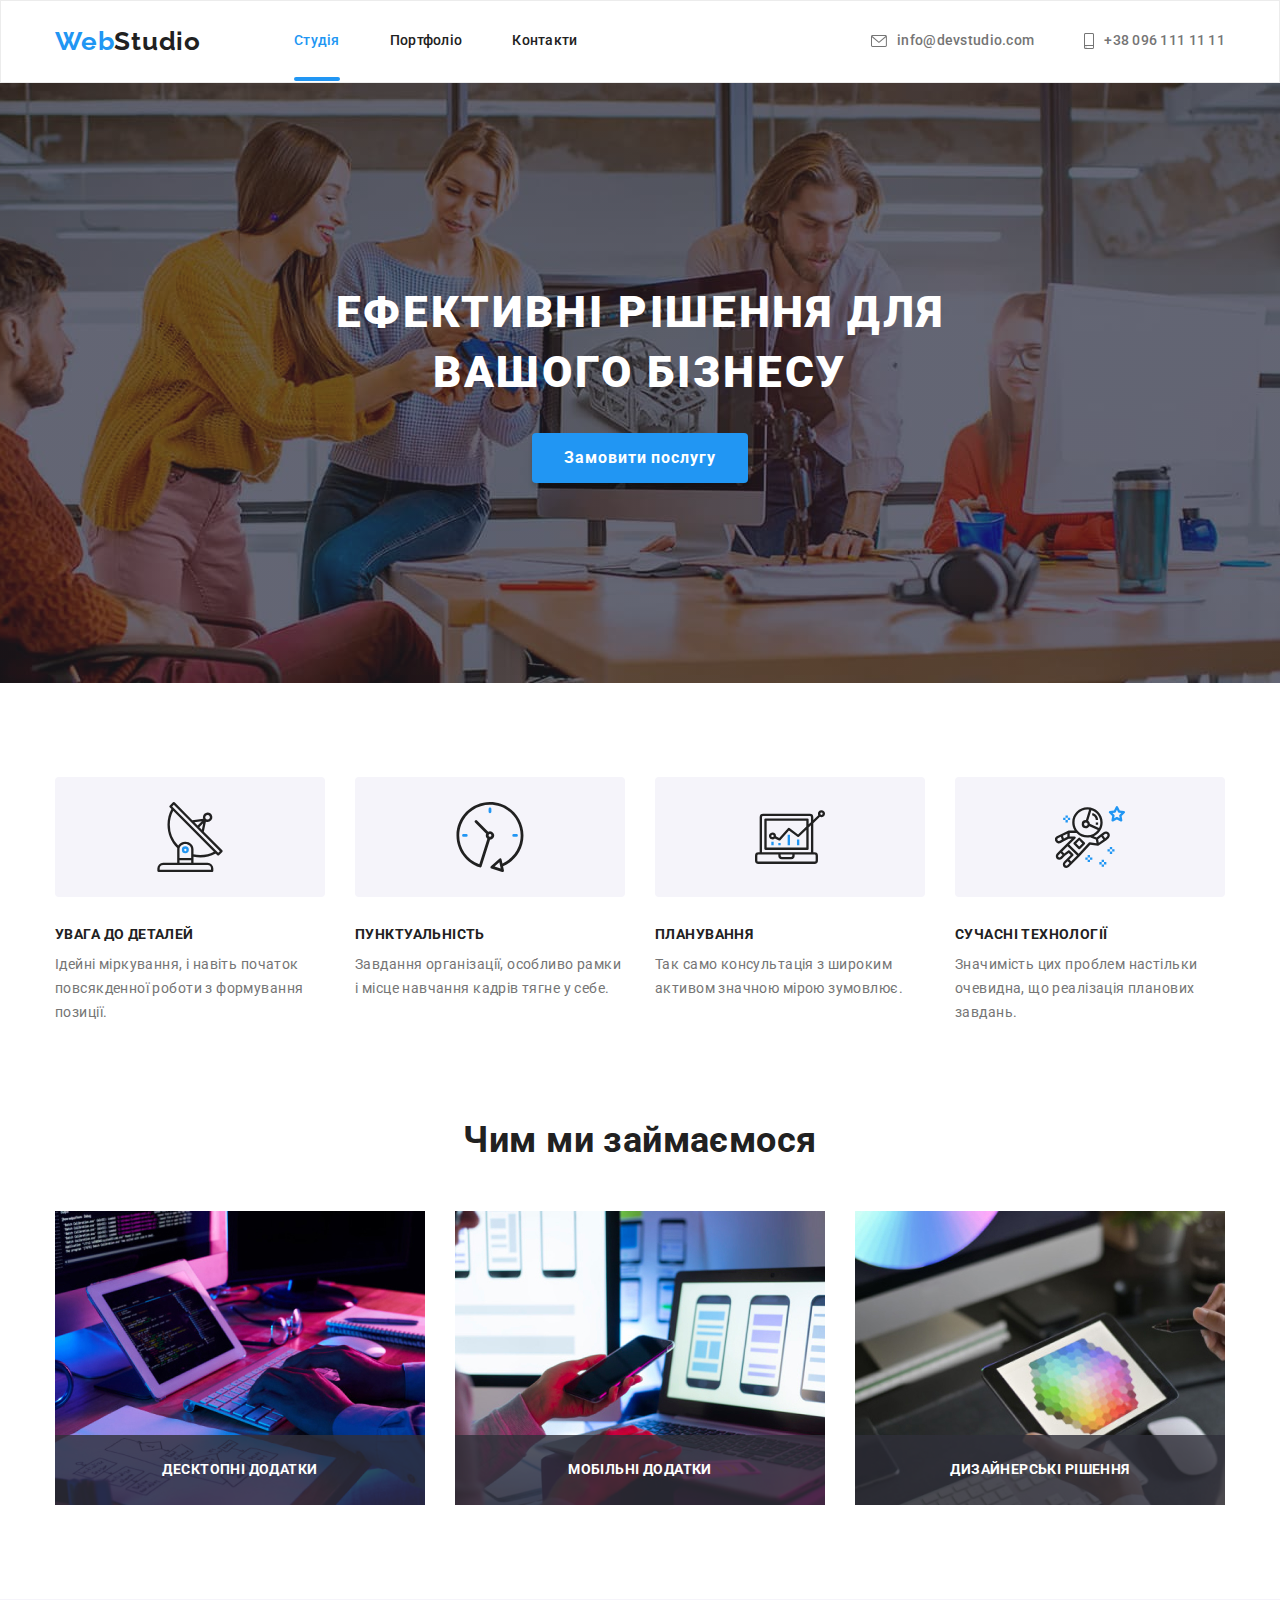
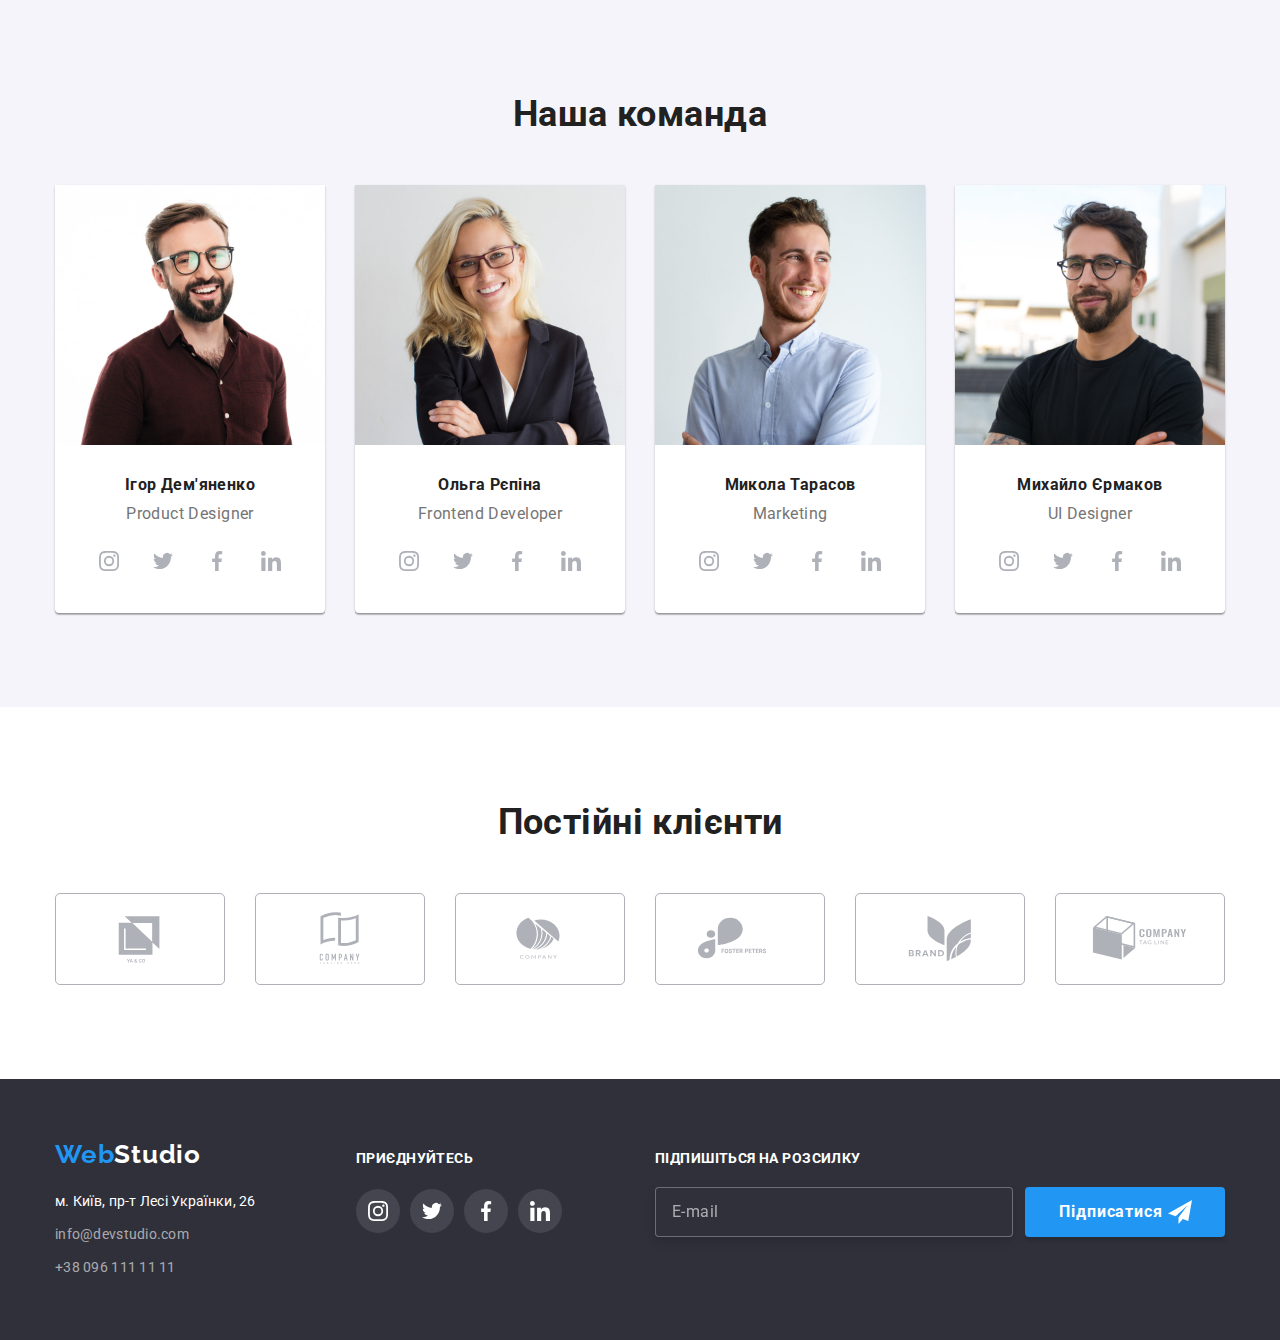
==== commit 9a9f6f54: "hw-07_v3" ====
--- a/index.html
+++ b/index.html
@@ -19,27 +19,27 @@
 <body class="body">
   <!-- Шапка-->
   <header class="header">
-    <div class="container main-menu">
-      <nav class="main-nav">
-        <a href="./index.html" class="logo link">Web<span class="logo-studio">Studio</span> </a>
+    <div class="header__container container">
+      <nav class="header__navigation">
+        <a href="./index.html" class="logo link">Web<span class="logo__icon">Studio</span> </a>
         <!-- Навигація сайта -->
-        <ul class="site-nav list">
-          <li class="item header-animation"><a href="./index.html" class="link current ">Студія</a></li>
+        <ul class="menu heder__menu list">
+          <li class="item "><a href="./index.html" class="link current">Студія</a></li>
           <li class="item"><a href="./portfolio.html" class="link">Портфоліо</a></li>
           <li class="item"><a href="#" class="link">Контакти</a></li>
         </ul>
       </nav>
-      <ul class="auth-nav list">
-        <li class="item auth-link">
-          <a href="mailto:info@devstudio.com" class="link auth-link">
-            <svg class="auth-symbol" height="12px" width=" 16px">
+      <ul class="connect header__connect list">
+        <li class="connect__item">
+          <a href="mailto:info@devstudio.com" class="connect__link link">
+            <svg class="connect__symbol" height="12px" width=" 16px">
               <use href=" ./images/symbol.svg#icon-envelope">
               </use>
             </svg>info@devstudio.com</a>
         </li>
-        <li class="item">
-          <a href="tel:+380961111111" class="link auth-link">
-            <svg class="auth-symbol" width="10px" height="16px">
+        <li class="connect__item">
+          <a href="tel:+380961111111" class="connect__link link">
+            <svg class="connect__symbol" width="10px" height="16px">
               <use href=" ./images/symbol.svg#icon-smartphone">
               </use>
             </svg>+38 096 111 11 11
@@ -50,63 +50,63 @@
   </header>
   <main>
     <!-- Герой -->
-    <section class="hero list">
-      <div class="container hero-wrap">
-        <h1 class="hero-title">Ефективні рішення для вашого бізнесу</h1>
+    <section class="hero container__hero  list">
+      <div class="container">
+        <h1 class="hero__title">Ефективні рішення для вашого бізнесу</h1>
         <button data-modal-open type="button" value="Замовити послугу" class="btn">Замовити послугу</button>
       </div>
     </section>
     <!-- Переваги -->
-    <section class="benefits list">
+    <section class="benefits benefits__container list">
       <div class="container">
         <h2 class="visually-hidden">Наші переваги</h2>
-        <ul class="hero-list list">
-          <li class="benefits-item">
-            <div class="benefits-block">
-              <svg class="benefits-icon" width="70px" height="70px">
+        <ul class="benefits__list list">
+          <li class="benefits__item">
+            <div class="benefits__block">
+              <svg class="benefits__icon" width="70px" height="70px">
                 <use href="./images/symbol.svg#icon-antenna">
                 </use>
               </svg>
             </div>
-            <h3 class="benefits-title">
+            <h3 class="benefits__title">
               Увага до деталей</h3>
-            <p class="benefits-subtitle">
+            <p class="benefits__subtitle">
               Ідейні міркування, і навіть початок повсякденної роботи з формування позиції.
             </p>
           </li>
-          <li class="benefits-item">
-            <div class="benefits-block">
-              <svg class="benefits-icon" width="70px" height="70px">
+          <li class="benefits__item">
+            <div class="benefits__block">
+              <svg class="benefits__icon" width="70px" height="70px">
                 <use href="./images/symbol.svg#icon-clock">
                 </use>
               </svg>
             </div>
-            <h3 class="benefits-title">Пунктуальність</h3>
-            <p class="benefits-subtitle">
+            <h3 class="benefits__title">Пунктуальність</h3>
+            <p class="benefits__subtitle">
               Завдання організації, особливо рамки і місце навчання кадрів тягне у себе.
             </p>
           </li>
-          <li class="benefits-item">
-            <div class="benefits-block">
-              <svg class="benefits-icon" width="70px" height="70px">
+          <li class="benefits__item">
+            <div class="benefits__block">
+              <svg class="benefits__icon" width="70px" height="70px">
                 <use href="./images/symbol.svg#icon-diagram">
                 </use>
               </svg>
             </div>
-            <h3 class="benefits-title">Планування</h3>
-            <p class="benefits-subtitle">
+            <h3 class="benefits__title">Планування</h3>
+            <p class="benefits__subtitle">
               Так само консультація з широким активом значною мірою зумовлює.
             </p>
           </li>
-          <li class="benefits-item">
-            <div class="benefits-block">
-              <svg class="benefits-icon" width="70px" height="70px">
+          <li class="benefits__item">
+            <div class="benefits__block">
+              <svg class="benefits__icon" width="70px" height="70px">
                 <use href="./images/symbol.svg#icon-astronaut">
                 </use>
               </svg>
             </div>
-            <h3 class="benefits-title">Сучасні технології</h3>
-            <p class="benefits-subtitle">
+            <h3 class="benefits__title">Сучасні технології</h3>
+            <p class="benefits__subtitle">
               Значимість цих проблем настільки очевидна, що реалізація планових завдань.
             </p>
           </li>
@@ -114,21 +114,21 @@
       </div>
     </section>
     <!-- Опис послуг -->
-    <section class="work list">
+    <section class="services services__container  list">
       <div class="container">
-        <h2 class="section-title">Чим ми займаємося</h2>
-        <ul class="list work-list">
-          <li class="worl-item">
+        <h2 class="section__title">Чим ми займаємося</h2>
+        <ul class="list services__list">
+          <li class="services__item">
             <img src="./images/box_1.jpg" alt="планше, клавіатура та руки" width="370" />
-            <p class="work-text">Десктопні додатки</p>
-          </li>
-          <li class="worl-item">
+            <p class="services__text">Десктопні додатки</p>
+          </li>
+          <li class="services__item">
             <img src="./images/box_2.jpg" alt="комп'ютер та телефон" width="370" />
-            <p class="work-text">Мобільні додатки</p>
-          </li>
-          <li class="worl-item">
+            <p class="services__text">Мобільні додатки</p>
+          </li>
+          <li class="services__item">
             <img src="./images/box_3.jpg" alt="планшет у руці" width="370" />
-            <p class="work-text">Дизайнерські рішення</p>
+            <p class="services__text">Дизайнерські рішення</p>
           </li>
         </ul>
       </div>
@@ -136,39 +136,39 @@
     <!-- Команда -->
     <section class="team">
       <div class="team-container container">
-        <h2 class="section-title">Наша команда</h2>
+        <h2 class="section__title">Наша команда</h2>
         <ul class="team-list list">
-          <li class="team-person">
+          <li class="team__blok">
             <img src="./images/igor.jpg" alt="фото Ігор Дем'яненко" width="270" />
             <div class="team-text">
               <h3 class="team-title">Ігор Дем'яненко</h3>
               <p class="team-subtitle">Product Designer</p>
-              <ul class="soc-list list">
-                <li class="soc-item">
-                  <a href="" class="team-soc-link link">
-                    <svg class="soc-icon" width="20px" height="20px">
+              <ul class="soc-list soc-list__team list">
+                <li class="soc-list__item">
+                  <a href="" class="soc-list__link team_soc-link link">
+                    <svg class="soc-list__icon" width="20px" height="20px">
                       <use href="./images/symbol.svg#icon-instagram">
                       </use>
                     </svg>
                   </a>
                 </li>
-                <li class="soc-item">
-                  <a href="" class="team-soc-link link">
-                    <svg class="soc-icon" width="20px" height="20px">
+                <li class="soc-list__item">
+                  <a href="" class="soc-list__link team_soc-link link">
+                    <svg class="soc-list__icon" width="20px" height="20px">
                       <use href="./images/symbol.svg#icon-twitter"></use>
                     </svg>
                   </a>
                 </li>
-                <li class="soc-item">
-                  <a href="" class="team-soc-link link">
-                    <svg class="soc-icon" width="20px" height="20px">
+                <li class="soc-list__item">
+                  <a href="" class="soc-list__link team_soc-link link">
+                    <svg class="soc-list__icon" width="20px" height="20px">
                       <use href="./images/symbol.svg#icon-facebook"></use>
                     </svg>
                   </a>
                 </li>
-                <li class="soc-item">
-                  <a href="" class="team-soc-link link">
-                    <svg class="soc-icon" width="20px" height="20px">
+                <li class="soc-list__item">
+                  <a href="" class="soc-list__link team_soc-link link">
+                    <svg class="soc-list__icon" width="20px" height="20px">
                       <use href="./images/symbol.svg#icon-linkedin"></use>
                     </svg>
                   </a>
@@ -177,37 +177,37 @@
               </ul>
             </div>
           </li>
-          <li class="team-person">
+          <li class="team__blok">
             <img src="./images/olga.jpg" alt="фото Ольга Рєпіна" width="270" />
             <div class="team-text">
               <h3 class="team-title">Ольга Рєпіна</h3>
               <p class="team-subtitle">Frontend Developer</p>
-              <ul class="soc-list list">
-                <li class="soc-item">
-                  <a href="" class="team-soc-link link">
-                    <svg class="soc-icon" width="20px" height="20px">
+              <ul class="soc-list soc-list__team list">
+                <li class="soc-list__item">
+                  <a href="" class="soc-list__link team_soc-link link">
+                    <svg class="soc-list__icon" width="20px" height="20px">
                       <use href="./images/symbol.svg#icon-instagram">
                       </use>
                     </svg>
                   </a>
                 </li>
-                <li class="soc-item">
-                  <a href="" class="team-soc-link link">
-                    <svg class="soc-icon" width="20px" height="20px">
+                <li class="soc-list__item">
+                  <a href="" class="soc-list__link team_soc-link link">
+                    <svg class="soc-list__icon" width="20px" height="20px">
                       <use href="./images/symbol.svg#icon-twitter"></use>
                     </svg>
                   </a>
                 </li>
-                <li class="soc-item">
-                  <a href="" class="team-soc-link link">
-                    <svg class="soc-icon" width="20px" height="20px">
+                <li class="soc-list__item">
+                  <a href="" class="soc-list__link team_soc-link link">
+                    <svg class="soc-list__icon" width="20px" height="20px">
                       <use href="./images/symbol.svg#icon-facebook"></use>
                     </svg>
                   </a>
                 </li>
-                <li class="soc-item">
-                  <a href="" class="team-soc-link link">
-                    <svg class="soc-icon" width="20px" height="20px">
+                <li class="soc-list__item">
+                  <a href="" class="soc-list__link team_soc-link link">
+                    <svg class="soc-list__icon" width="20px" height="20px">
                       <use href="./images/symbol.svg#icon-linkedin"></use>
                     </svg>
                   </a>
@@ -216,37 +216,37 @@
               </ul>
             </div>
           </li>
-          <li class="team-person">
+          <li class="team__blok">
             <img src="./images/mykola.jpg" alt="фото Микола Тарасов" width="270" />
             <div class="team-text">
               <h3 class="team-title">Микола Тарасов</h3>
               <p class="team-subtitle">Marketing</p>
-              <ul class="soc-list list">
-                <li class="soc-item">
-                  <a href="" class="team-soc-link link">
-                    <svg class="soc-icon" width="20px" height="20px">
+              <ul class="soc-list soc-list__team list">
+                <li class="soc-list__item">
+                  <a href="" class="soc-list__link team_soc-link link">
+                    <svg class="soc-list__icon" width="20px" height="20px">
                       <use href="./images/symbol.svg#icon-instagram">
                       </use>
                     </svg>
                   </a>
                 </li>
-                <li class="soc-item">
-                  <a href="" class="team-soc-link link">
-                    <svg class="soc-icon" width="20px" height="20px">
+                <li class="soc-list__item">
+                  <a href="" class="soc-list__link team_soc-link link">
+                    <svg class="soc-list__icon" width="20px" height="20px">
                       <use href="./images/symbol.svg#icon-twitter"></use>
                     </svg>
                   </a>
                 </li>
-                <li class="soc-item">
-                  <a href="" class="team-soc-link link">
-                    <svg class="soc-icon" width="20px" height="20px">
+                <li class="soc-list__item">
+                  <a href="" class="soc-list__link team_soc-link link">
+                    <svg class="soc-list__icon" width="20px" height="20px">
                       <use href="./images/symbol.svg#icon-facebook"></use>
                     </svg>
                   </a>
                 </li>
-                <li class="soc-item">
-                  <a href="" class="team-soc-link link">
-                    <svg class="soc-icon" width="20px" height="20px">
+                <li class="soc-list__item">
+                  <a href="" class="soc-list__link team_soc-link link">
+                    <svg class="soc-list__icon" width="20px" height="20px">
                       <use href="./images/symbol.svg#icon-linkedin"></use>
                     </svg>
                   </a>
@@ -255,37 +255,37 @@
               </ul>
             </div>
           </li>
-          <li class="team-person">
+          <li class="team__blok">
             <img src="./images/mihailo.jpg" alt="фото михайло Єрмаков" width="270" />
             <div class="team-text">
               <h3 class="team-title">Михайло Єрмаков</h3>
               <p class="team-subtitle">UI Designer</p>
-              <ul class="soc-list list">
-                <li class="soc-item">
-                  <a href="" class="team-soc-link link">
-                    <svg class="soc-icon" width="20px" height="20px">
+              <ul class="soc-list soc-list__team list">
+                <li class="soc-list__item">
+                  <a href="" class="soc-list__link team_soc-link link">
+                    <svg class="soc-list__icon" width="20px" height="20px">
                       <use href="./images/symbol.svg#icon-instagram">
                       </use>
                     </svg>
                   </a>
                 </li>
-                <li class="soc-item">
-                  <a href="" class="team-soc-link link">
-                    <svg class="soc-icon" width="20px" height="20px">
+                <li class="soc-list__item">
+                  <a href="" class="soc-list__link team_soc-link link">
+                    <svg class="soc-list__icon" width="20px" height="20px">
                       <use href="./images/symbol.svg#icon-twitter"></use>
                     </svg>
                   </a>
                 </li>
-                <li class="soc-item">
-                  <a href="" class="team-soc-link link">
-                    <svg class="soc-icon" width="20px" height="20px">
+                <li class="soc-list__item">
+                  <a href="" class="soc-list__link team_soc-link link">
+                    <svg class="soc-list__icon" width="20px" height="20px">
                       <use href="./images/symbol.svg#icon-facebook"></use>
                     </svg>
                   </a>
                 </li>
-                <li class="soc-item">
-                  <a href="" class="team-soc-link link">
-                    <svg class="soc-icon" width="20px" height="20px">
+                <li class="soc-list__item">
+                  <a href="" class="soc-list__link team_soc-link link">
+                    <svg class="soc-list__icon" width="20px" height="20px">
                       <use href="./images/symbol.svg#icon-linkedin"></use>
                     </svg>
                   </a>
@@ -299,7 +299,7 @@
     </section>
     <section class="clients ">
       <div class="container">
-        <h2 class="section-title">Постійні клієнти</h2>
+        <h2 class="section__title">Постійні клієнти</h2>
         <ul class="clients-list list">
           <li class="clients-item">
             <a href="" class="clients-link link">
@@ -363,34 +363,34 @@
           </ul>
         </address>
       </div>
-      <div class="foter-soc">
+      <div class="footer-soc">
         <p class="footer-title">приєднуйтесь</p>
-        <ul class="soc-list list">
-          <li class="soc-item">
-            <a href="" class="footer-soc-link link">
-              <svg class="soc-icon" width="20px" height="20px">
+        <ul class="soc-list soc-list__footer list">
+          <li class="soc-list__item">
+            <a href="" class="soc-list__link soc-link__footer link">
+              <svg class="soc-list__icon" width="20px" height="20px">
                 <use href="./images/symbol.svg#icon-instagram">
                 </use>
               </svg>
             </a>
           </li>
-          <li class="soc-item">
-            <a href="" class="footer-soc-link link">
-              <svg class="soc-icon" width="20px" height="20px">
+          <li class="soc-list__item">
+            <a href="" class="soc-list__link soc-link__footer link">
+              <svg class="soc-list__icon" width="20px" height="20px">
                 <use href="./images/symbol.svg#icon-twitter"></use>
               </svg>
             </a>
           </li>
-          <li class="soc-item">
-            <a href="" class="footer-soc-link link">
-              <svg class="soc-icon" width="20px" height="20px">
+          <li class="soc-list__item">
+            <a href="" class="soc-list__link soc-link__footer link">
+              <svg class="soc-list__icon" width="20px" height="20px">
                 <use href="./images/symbol.svg#icon-facebook"></use>
               </svg>
             </a>
           </li>
-          <li class="soc-item">
-            <a href="" class="footer-soc-link link">
-              <svg class="soc-icon" width="20px" height="20px">
+          <li class="soc-list__item">
+            <a href="" class="soc-list__link soc-link__footer link">
+              <svg class="soc-list__icon" width="20px" height="20px">
                 <use href="./images/symbol.svg#icon-linkedin"></use>
               </svg>
             </a>
--- a/css/main.min.css
+++ b/css/main.min.css
@@ -1 +1 @@
-p,h1,h2,h3,h4,h5,h6{margin:0}ul,ol{margin:0;padding-left:0}button{display:block;cursor:pointer;border:none;border-radius:4px}address{font-style:normal;margin-top:20px}img{display:block}html{box-sizing:border-box}*,*::beffore *::after{box-sizing:inherit}.list{list-style:none;padding-left:0;margin:0}.link{text-decoration:none}.list{list-style:none;padding:0;margin:0}.link{text-decoration:none}body{font-family:Roboto,sans-serif;background-color:#fff;color:#757575;font-size:14px;letter-spacing:.03em}:root{--main-title-color: #212121;--second-title-color: #757575;--main-btn-color: #2196f3;--main-link-color: #2196f3;--transition-timing-function: cubic-bezier(0.4, 0, 0.2, 1)}.visually-hidden{position:absolute;width:1px;height:1px;margin:-1px;border:0;padding:0;white-space:nowrap;-webkit-clip-path:inset(100%);clip-path:inset(100%);clip:rect(0 0 0 0);overflow:hidden;overflow:hidden}.container{margin-left:auto;margin-right:auto;padding:0px 15px;width:1200px}.logo{font-family:"Raleway",sans-serif;font-style:normal;font-weight:700;font-size:26px;line-height:1.19;letter-spacing:.03em;color:var(--main-link-color);transition-property:color;transition-duration:250ms;transition-timing-function:var(--transition-timing-function)}.logo-studio{color:var(--main-title-color);transition-property:color;transition-duration:250ms;transition-timing-function:var(--transition-timing-function)}.logo:hover .logo-studio,.logo:focus .logo-studio{color:var(--main-link-color)}.btn{display:inline-block;min-width:216px;font-family:inherit;font-weight:700;font-size:16px;line-height:1.88;letter-spacing:.06em;color:#fff;background-color:#2196f3;cursor:pointer;box-shadow:0px 4px 4px rgba(0,0,0,.15);border-radius:4px;padding:10px 32px;border:none;transition-property:color background-color;transition-duration:250ms;transition-timing-function:var(--transition-timing-function)}.btn.primary{color:#fff;background-color:#2196f3}.btn.secondary{color:#2196f3;background-color:#fff}.btn:hover,.btn:focus{color:var(--main-btn-color);background-color:#fff}.modal{height:581px;width:528px;background:#fff;position:absolute;top:50%;left:50%;box-shadow:0px 1px 3px rgba(0,0,0,.12),0px 1px 1px rgba(0,0,0,.14),0px 2px 1px rgba(0,0,0,.2);border-radius:4px;padding:40px;transform:scale(1) translate(-50%, -50%);transition:transform 250ms cubic-bezier(0.4, 0, 0.2, 1)}.modal-close{position:absolute;width:30px;height:30px;right:8px;top:8px;border-radius:50%;background:#fff;border:1px solid rgba(0,0,0,.1);display:flex;align-items:center;justify-content:center;cursor:pointer;transition-property:fill,background-color;transition-duration:250ms;transition-timing-function:var(--transition-timing-function)}.modal-title{font-weight:700;font-size:20px;line-height:1.15;text-align:center;letter-spacing:.03em;color:#212121;margin-bottom:12px}.modal-close:hover{background-color:var(--main-link-color);fill:#fff}.modal-input{width:100%;height:40px;border:1px solid rgba(33,33,33,.2);border-radius:4px;color:#212121;font-size:16px;padding-left:42px;outline:rgba(0,0,0,0);transition-property:border-color;transition-duration:250ms;transition-timing-function:var(--transition-timing-function)}.modal-input::-moz-placeholder{font-size:12px;line-height:1.17;letter-spacing:.01em;color:rgba(117,117,117,.5)}.modal-input:-ms-input-placeholder{font-size:12px;line-height:1.17;letter-spacing:.01em;color:rgba(117,117,117,.5)}.modal-input::placeholder{font-size:12px;line-height:1.17;letter-spacing:.01em;color:rgba(117,117,117,.5)}.modal-label{font-size:12px;line-height:1.17;letter-spacing:.01em;color:#757575;display:block;margin-bottom:4px}.modal-input-icon{position:absolute;left:12px;top:50%;transform:translateY(-50%);transition-property:fill;transition-duration:250ms;transition-timing-function:var(--transition-timing-function)}.modal-input:focus{border-color:var(--main-link-color)}.modal-input:focus+.modal-input-icon{fill:var(--main-link-color)}.modal-textarea-block{display:block;margin-bottom:4px;font-size:12px}.modal-textarea{width:100%;height:120px;border:1px solid rgba(33,33,33,.2);border-radius:4px;display:block;padding:12px 16px;margin-bottom:20px;resize:none;outline:rgba(0,0,0,0);transition-property:border-color;transition-duration:250ms;transition-timing-function:var(--transition-timing-function)}.modal-textarea:focus{border-color:var(--main-link-color)}.modal-textarea::-moz-placeholder{font-size:12px;line-height:1.17;letter-spacing:.01em;color:rgba(117,117,117,.5)}.modal-textarea:-ms-input-placeholder{font-size:12px;line-height:1.17;letter-spacing:.01em;color:rgba(117,117,117,.5)}.modal-textarea::placeholder{font-size:12px;line-height:1.17;letter-spacing:.01em;color:rgba(117,117,117,.5)}.modal-field{margin-bottom:30px}.modal-btn{display:block;margin:0 auto}.input-label{font-size:12px;line-height:1.17;letter-spacing:.01em;color:#757575}.input-label span{margin-bottom:4px;display:block}.input-wrap{position:relative;margin-bottom:10px}.input-check:focus+.check-text span{border-color:var(--main-link-color)}.check-text{font-size:14px;line-height:1.71;letter-spacing:.03em;color:#757575;display:flex;align-items:center;justify-content:center;gap:7px}.check-link{color:var(--main-link-color)}.check-text span{width:16px;height:15px;border:2px solid #212121;border-radius:3px;margin-right:5px;display:flex;align-items:center;justify-content:center;fill:rgba(0,0,0,0)}.input-check:checked+.check-text span{background-color:var(--main-link-color);border-color:rgba(0,0,0,0);fill:#fff}.subscribe-form{display:flex;position:relative}.subscribe-title{font-weight:700;font-size:14px;line-height:1.14;letter-spacing:.03em;text-transform:uppercase;color:#fff;margin-bottom:20px}.subscribe-input{width:358px;height:50px;margin-right:12px;padding-left:16px;background-color:#2f303a;border:1px solid rgba(255,255,255,.3);filter:drop-shadow(0px 4px 4px rgba(0, 0, 0, 0.15));border-radius:4px;outline:rgba(0,0,0,0);color:#fff;transition-property:border-color;transition-duration:250ms;transition-timing-function:var(--transition-timing-function)}.subscribe-input:focus{border-color:var(--main-link-color)}.subscribe-wrap{height:50px}.subscribe-btn{display:inline-block;position:relative;min-width:200px;font-family:inherit;font-weight:700;font-size:16px;line-height:1.88;letter-spacing:.06em;color:#fff;background-color:#2196f3;cursor:pointer;padding-right:34px;box-shadow:0px 4px 4px rgba(0,0,0,.15);border-radius:4px;border:none;transition-property:color,background-color;transition-duration:250ms;transition-timing-function:var(--transition-timing-function)}.subscribe-btn:hover,.subscribe-btn:focus{color:var(--main-btn-color);background-color:#fff}.subscribe-input-icon{fill:#fff;position:absolute;margin-left:5px;top:50%;transform:translateY(-50%);transition-property:fill;transition-duration:250ms;transition-timing-function:var(--transition-timing-function)}input::-moz-placeholder{font-size:16px;line-height:1.25;letter-spacing:.03em;color:rgba(255,255,255,.6)}input:-ms-input-placeholder{font-size:16px;line-height:1.25;letter-spacing:.03em;color:rgba(255,255,255,.6)}input::placeholder{font-size:16px;line-height:1.25;letter-spacing:.03em;color:rgba(255,255,255,.6)}.subscribe-btn:hover .subscribe-input-icon{fill:var(--main-btn-color)}.soc-list{display:flex;justify-content:center;gap:10px;margin-top:16px}.soc-item{width:44px;height:44px}.soc-icon{fill:currentColor}.header{padding:25px 0;border:1px solid #ececec}.main-menu{display:flex}.main-nav{display:flex;align-items:center}.site-nav .item:not(:last-child){margin-right:50px}.site-nav{display:flex;margin-left:93px}.site-nav .link{display:block;color:var(--main-title-color);font-weight:500;line-height:1.14;letter-spacing:.02em;transition-property:color;transition-duration:250ms;transition-timing-function:var(--transition-timing-function)}.site-nav .link:hover,.site-nav .link:focus{color:#2196f3}.auth-contacts{display:flex}.auth-nav{display:flex;align-items:center;margin-left:auto}.auth-link{font-weight:500;line-height:1.14;letter-spacing:.02em;color:var(--second-title-color);display:flex;align-items:center;transition-property:color;transition-duration:250ms;transition-timing-function:var(--transition-timing-function)}.auth-nav .link:hover,.auth-nav .link:focus{color:#2196f3}.site-nav li .current{color:var(--main-link-color)}.item{position:relative}.link.current::after{content:"";position:absolute;bottom:-32px;right:0;display:block;width:100%;height:4px;border-radius:2px;background:#2196f3}.auth-nav .item+.item{margin-left:50px}.auth-symbol{fill:currentColor;margin-right:10px}.auth-symbol:hover,.auth-symbol:focus{color:#2196f3}.hero-list{display:flex;gap:30px}.hero-list .item{width:270px}.hero-title{width:696px;margin:0 auto;margin-bottom:30px;font-weight:900;font-size:44px;line-height:1.36;text-align:center;letter-spacing:.06em;text-transform:uppercase;color:#fff}.hero{background:#2f303a;background-image:linear-gradient(rgba(47, 48, 58, 0.4), rgba(47, 48, 58, 0.4)),url(../images/bg-hero.jpg);text-align:center;padding:200px 0;background-repeat:no-repeat;background-position:center;background-size:cover;max-width:1600px;height:600px;margin:0 auto}.section-title{margin-top:0;margin-bottom:50px;font-weight:700;font-size:36px;line-height:1.17;text-align:center;color:var(--main-title-color)}.backdrop{position:fixed;top:0;left:0;width:100%;height:100%;opacity:1;background-color:rgba(0,0,0,.6);transition-property:opacity,visibility;transition-duration:250ms;transition-timing-function:var(--transition-timing-function)}.backdrop.is-hidden{opacity:0;visibility:hidden;pointer-events:none}.backdrop.is-hidden .modal{transform:translate(-50%, -50%) scale(0.7)}.section-portfolio{padding:94px 0}.portfolio-menu{display:flex;gap:8px;justify-content:center;margin-bottom:50px}.portfolio-list{display:flex;flex-wrap:wrap;gap:30px}.flex-element{width:370px}.portfolio-title{font-weight:700;font-size:18px;line-height:2;letter-spacing:.06em;color:var(--main-title-color)}.portfolio-subtitle{font-size:16px;line-height:1.88;color:var(--second-title-color);margin-top:4px}.portfolio-item{padding:20px 24px;border:1px solid #eee}.flex-element:nth-child(3n){margin-right:0}.portfolio-btn{font-family:"Roboto";font-style:normal;font-weight:500;font-size:16px;line-height:1.62;text-align:center;letter-spacing:.03em;color:var(--main-title-color);background-color:#f5f4fa;cursor:pointer;padding:6px 22px;transition-property:color,background-color,box-shadow;transition-duration:250ms;transition-timing-function:var(--transition-timing-function)}.portfolio-btn:hover,.portfolio-btn:focus{color:#fff;background-color:#2196f3;box-shadow:0px 3px 1px rgba(0,0,0,.1),0px 1px 2px rgba(0,0,0,.08),0px 2px 2px rgba(0,0,0,.12)}.portfolio-adress{line-height:1.71;letter-spacing:.02em;color:#fff;transition-property:color;transition-duration:250ms;transition-timing-function:var(--transition-timing-function)}.portfolio-adress:hover,.portfolio-adress:focus{color:#2196f3}.portfolio-contacts{line-height:1.71;letter-spacing:.02em;color:rgba(255,255,255,.6);transition-property:color,box-shadow;transition-duration:250ms;transition-timing-function:var(--transition-timing-function)}.portfolio-contacts:hover,.portfolio-contacts:focus{color:#2196f3}.img{display:block;max-width:100%;height:auto}.portfolio-link{display:block;transition-property:box-shadow;transition-duration:250ms;transition-timing-function:var(--transition-timing-function)}.portfolio-link:hover,.portfolio-link:focus{box-shadow:0px 1px 1px rgba(0,0,0,.12),0px 4px 4px rgba(0,0,0,.06),1px 4px 6px rgba(0,0,0,.16)}.portfolio-link:hover .blok-text,.portfolio-link:focus .blok-text{transform:translateY(0)}.portfolio-block{position:relative;overflow:hidden}.blok-text{width:100%;height:100%;position:absolute;background:rgba(33,150,243,.9);transform:translateY(100%);transition-property:transform;transition-duration:250ms;transition-timing-function:var(--transition-timing-function);padding:20px 43px;font-size:18px;line-height:1.56;letter-spacing:.03em;color:#fff}.benefits{margin-bottom:0px;margin-top:0;padding:94px 0}.benefits-block{height:120px;width:270px;background-color:#f5f4fa;margin-bottom:30px;display:flex;align-items:center;justify-content:center;border-radius:4px}.benefits-title{margin-top:0;margin-bottom:10px;font-weight:700;font-size:14px;line-height:1.14;text-transform:uppercase;color:var(--main-title-color);width:270px}.benefits-subtitle{margin-top:0;margin-bottom:0;line-height:1.71;width:270px}.work{padding:94px 0;padding-top:0}.work-list{display:flex;gap:30px}.section-subtitle{color:var(--second-title-color)}.worl-item{position:relative}.work-text{font-weight:700;line-height:1.14;text-transform:uppercase;color:#fff;width:370px;height:70px;background-color:rgba(47,48,58,.8);position:absolute;bottom:0;display:flex;justify-content:center;align-items:center}.team{padding:94px 0;background:#f5f4fa}.team-list{display:flex;gap:30px}.team-text{padding-top:30px;padding-bottom:30px}.team-title{font-size:16px;line-height:1.19;text-align:center;color:var(--main-title-color)}.team-subtitle{font-weight:400;font-size:16px;line-height:1.19;text-align:center;color:var(--second-title-color);margin-top:10px}.team-soc-link{width:100%;height:100%;border-radius:50%;display:flex;align-items:center;justify-content:center;color:#afb1b8;transition-property:background-color,color;transition-duration:250ms;transition-timing-function:var(--transition-timing-function)}.team-soc-link:hover,.team-soc-link:focus{background-color:var(--main-link-color);color:#fff}.team-person{background:#fff;box-shadow:0px 1px 3px rgba(0,0,0,.12),0px 1px 1px rgba(0,0,0,.14),0px 2px 1px rgba(0,0,0,.2);border-radius:0px 0px 4px 4px}.clients{padding:94px 0}.clients-list{display:flex;gap:30px}.clients-item{width:170px;height:92px}.clients-link{width:100%;height:100%;fill:#afb1b8;display:flex;align-items:center;justify-content:center;border:1px solid #afb1b8;border-radius:5px;transition-property:border-color,fill;transition-duration:250ms;transition-timing-function:var(--transition-timing-function)}.clients-link:hover,.clients-link:focus{border-color:var(--main-link-color);fill:var(--main-btn-color)}.footer{background-color:#2f303a;padding:60px 0}.footer .container{display:flex;align-items:baseline}.footer-link{font-style:normal;width:231px}.footer-logo{color:#fff;transition-property:color;transition-duration:250ms;transition-timing-function:var(--transition-timing-function)}.logo:hover .footer-logo,.logo:focus .footer-logo{color:var(--main-link-color)}.footer-item:not(:last-child){margin-bottom:9px}.footer-title{font-weight:700;font-size:14px;line-height:1.14;letter-spacing:.03em;text-transform:uppercase;color:#fff}.foter-soc{margin-right:auto}.footer-soc-link{width:100%;height:100%;border-radius:50%;display:flex;align-items:center;justify-content:center;color:#fff;background-color:rgba(255,255,255,.1);transition-property:background-color;transition-duration:250ms;transition-timing-function:var(--transition-timing-function)}.footer-soc-link:hover,.footer-soc-link:focus{background-color:var(--main-link-color)}/*# sourceMappingURL=main.min.css.map */+p,h1,h2,h3,h4,h5,h6{margin:0}ul,ol{margin:0;padding-left:0}button{display:block;cursor:pointer;border:none;border-radius:4px}address{font-style:normal;margin-top:20px}img{display:block}html{box-sizing:border-box}*,*::beffore *::after{box-sizing:inherit}.list{list-style:none;padding-left:0;margin:0}.link{text-decoration:none}body{font-family:Roboto,sans-serif;background-color:#fff;color:#757575;font-size:14px;letter-spacing:.03em}.section__title{margin-top:0;margin-bottom:50px;font-weight:700;font-size:36px;line-height:1.17;text-align:center;color:var(--main-title-color)}.clients-link,.services__text,.soc-list__link,.check-text span,.check-text,.modal-close{align-items:center;justify-content:center}:root{--main-title-color: #212121;--second-title-color: #757575;--main-btn-color: #2196f3;--main-link-color: #2196f3;--transition-timing-function: cubic-bezier(0.4, 0, 0.2, 1)}.visually-hidden{position:absolute;width:1px;height:1px;margin:-1px;border:0;padding:0;white-space:nowrap;-webkit-clip-path:inset(100%);clip-path:inset(100%);clip:rect(0 0 0 0);overflow:hidden;overflow:hidden}.container{margin-left:auto;margin-right:auto;padding:0px 15px;width:1200px}.logo{font-family:"Raleway",sans-serif;font-style:normal;font-weight:700;font-size:26px;line-height:1.19;letter-spacing:.03em;color:var(--main-link-color);transition-property:color;transition-duration:250ms;transition-timing-function:var(--transition-timing-function)}.logo__icon{color:var(--main-title-color);transition-property:color;transition-duration:250ms;transition-timing-function:var(--transition-timing-function)}.logo:hover .logo__icon,.logo:focus .logo__icon{color:var(--main-link-color)}.btn{display:inline-block;min-width:216px;font-family:inherit;font-weight:700;font-size:16px;line-height:1.88;letter-spacing:.06em;color:#fff;background-color:#2196f3;cursor:pointer;box-shadow:0px 4px 4px rgba(0,0,0,.15);border-radius:4px;padding:10px 32px;border:none;transition-property:color background-color;transition-duration:250ms;transition-timing-function:var(--transition-timing-function)}.btn.primary{color:#fff;background-color:#2196f3}.btn.secondary{color:#2196f3;background-color:#fff}.btn:hover,.btn:focus{color:var(--main-btn-color);background-color:#fff}.modal{height:581px;width:528px;background:#fff;position:absolute;top:50%;left:50%;box-shadow:0px 1px 3px rgba(0,0,0,.12),0px 1px 1px rgba(0,0,0,.14),0px 2px 1px rgba(0,0,0,.2);border-radius:4px;padding:40px;transform:scale(1) translate(-50%, -50%);transition:transform 250ms cubic-bezier(0.4, 0, 0.2, 1)}.modal-close{position:absolute;width:30px;height:30px;right:8px;top:8px;border-radius:50%;background:#fff;border:1px solid rgba(0,0,0,.1);display:flex;cursor:pointer;transition-property:fill,background-color;transition-duration:250ms;transition-timing-function:var(--transition-timing-function)}.modal-title{font-weight:700;font-size:20px;line-height:1.15;text-align:center;letter-spacing:.03em;color:#212121;margin-bottom:12px}.modal-close:hover{background-color:var(--main-link-color);fill:#fff}.modal-input{width:100%;height:40px;border:1px solid rgba(33,33,33,.2);border-radius:4px;color:#212121;font-size:16px;padding-left:42px;outline:rgba(0,0,0,0);transition-property:border-color;transition-duration:250ms;transition-timing-function:var(--transition-timing-function)}.modal-input::-moz-placeholder{font-size:12px;line-height:1.17;letter-spacing:.01em;color:rgba(117,117,117,.5)}.modal-input:-ms-input-placeholder{font-size:12px;line-height:1.17;letter-spacing:.01em;color:rgba(117,117,117,.5)}.modal-input::placeholder{font-size:12px;line-height:1.17;letter-spacing:.01em;color:rgba(117,117,117,.5)}.modal-label{font-size:12px;line-height:1.17;letter-spacing:.01em;color:#757575;display:block;margin-bottom:4px}.modal-input-icon{position:absolute;left:12px;top:50%;transform:translateY(-50%);transition-property:fill;transition-duration:250ms;transition-timing-function:var(--transition-timing-function)}.modal-input:focus{border-color:var(--main-link-color)}.modal-input:focus+.modal-input-icon{fill:var(--main-link-color)}.modal-textarea-block{display:block;margin-bottom:4px;font-size:12px}.modal-textarea{width:100%;height:120px;border:1px solid rgba(33,33,33,.2);border-radius:4px;display:block;padding:12px 16px;margin-bottom:20px;resize:none;outline:rgba(0,0,0,0);transition-property:border-color;transition-duration:250ms;transition-timing-function:var(--transition-timing-function)}.modal-textarea:focus{border-color:var(--main-link-color)}.modal-textarea::-moz-placeholder{font-size:12px;line-height:1.17;letter-spacing:.01em;color:rgba(117,117,117,.5)}.modal-textarea:-ms-input-placeholder{font-size:12px;line-height:1.17;letter-spacing:.01em;color:rgba(117,117,117,.5)}.modal-textarea::placeholder{font-size:12px;line-height:1.17;letter-spacing:.01em;color:rgba(117,117,117,.5)}.modal-field{margin-bottom:30px}.modal-btn{display:block;margin:0 auto}.input-label{font-size:12px;line-height:1.17;letter-spacing:.01em;color:#757575}.input-label span{margin-bottom:4px;display:block}.input-wrap{position:relative;margin-bottom:10px}.input-check:focus+.check-text span{border-color:var(--main-link-color)}.check-text{font-size:14px;line-height:1.71;letter-spacing:.03em;color:#757575;display:flex;gap:7px}.check-link{color:var(--main-link-color)}.check-text span{width:16px;height:15px;border:2px solid #212121;border-radius:3px;margin-right:5px;display:flex;fill:rgba(0,0,0,0)}.input-check:checked+.check-text span{background-color:var(--main-link-color);border-color:rgba(0,0,0,0);fill:#fff}.backdrop{position:fixed;top:0;left:0;width:100%;height:100%;opacity:1;background-color:rgba(0,0,0,.6);transition-property:opacity,visibility;transition-duration:250ms;transition-timing-function:var(--transition-timing-function)}.backdrop.is-hidden{opacity:0;visibility:hidden;pointer-events:none}.backdrop.is-hidden .modal{transform:translate(-50%, -50%) scale(0.7)}.subscribe-form{display:flex;position:relative}.subscribe-title{font-weight:700;font-size:14px;line-height:1.14;letter-spacing:.03em;text-transform:uppercase;color:#fff;margin-bottom:20px}.subscribe-input{width:358px;height:50px;margin-right:12px;padding-left:16px;background-color:#2f303a;border:1px solid rgba(255,255,255,.3);filter:drop-shadow(0px 4px 4px rgba(0, 0, 0, 0.15));border-radius:4px;outline:rgba(0,0,0,0);color:#fff;transition-property:border-color;transition-duration:250ms;transition-timing-function:var(--transition-timing-function)}.subscribe-input:focus{border-color:var(--main-link-color)}.subscribe-wrap{height:50px}.subscribe-btn{display:inline-block;position:relative;min-width:200px;font-family:inherit;font-weight:700;font-size:16px;line-height:1.88;letter-spacing:.06em;color:#fff;background-color:#2196f3;cursor:pointer;padding-right:34px;box-shadow:0px 4px 4px rgba(0,0,0,.15);border-radius:4px;border:none;transition-property:color,background-color;transition-duration:250ms;transition-timing-function:var(--transition-timing-function)}.subscribe-btn:hover,.subscribe-btn:focus{color:var(--main-btn-color);background-color:#fff}.subscribe-input-icon{fill:#fff;position:absolute;margin-left:5px;top:50%;transform:translateY(-50%);transition-property:fill;transition-duration:250ms;transition-timing-function:var(--transition-timing-function)}.subscribe-btn:hover .subscribe-input-icon{fill:var(--main-btn-color)}input::-moz-placeholder{font-size:16px;line-height:1.25;letter-spacing:.03em;color:rgba(255,255,255,.6)}input:-ms-input-placeholder{font-size:16px;line-height:1.25;letter-spacing:.03em;color:rgba(255,255,255,.6)}input::placeholder{font-size:16px;line-height:1.25;letter-spacing:.03em;color:rgba(255,255,255,.6)}.soc-list{display:flex;justify-content:center;gap:10px}.soc-list__item{width:44px;height:44px}.soc-list__icon{fill:currentColor}.soc-list__link:hover,.soc-list__link:focus{background-color:var(--main-link-color);color:#fff}.soc-list__link{width:100%;height:100%;border-radius:50%;display:flex}.header{padding:25px 0;border:1px solid #ececec}.header__container{display:flex}.header__navigation{display:flex;align-items:center}.heder__menu{display:flex;margin-left:93px}.menu .item:not(:last-child){margin-right:50px}.menu .link{display:block;color:var(--main-title-color);font-weight:500;line-height:1.14;letter-spacing:.02em;transition-property:color;transition-duration:250ms;transition-timing-function:var(--transition-timing-function)}.menu .link:hover,.menu .link:focus{color:#2196f3}.menu li .current{color:var(--main-link-color)}.header__connect{display:flex;align-items:center;margin-left:auto}.connect .link:hover,.connect .link:focus{color:#2196f3}.connect .connect__item+.connect__item{margin-left:50px}.connect__link{font-weight:500;line-height:1.14;letter-spacing:.02em;color:var(--second-title-color);display:flex;align-items:center;transition-property:color;transition-duration:250ms;transition-timing-function:var(--transition-timing-function)}.connect__symbol{fill:currentColor;margin-right:10px}.connect__symbol:hover,.connect__symbol:focus{color:#2196f3}.item{position:relative}.link.current::after{content:"";position:absolute;bottom:-32px;right:0;display:block;width:100%;height:4px;border-radius:2px;background:#2196f3}.container__hero{padding:200px 0;max-width:1600px;height:600px;margin:0 auto}.hero{background:#2f303a;background-image:linear-gradient(rgba(47, 48, 58, 0.4), rgba(47, 48, 58, 0.4)),url(../images/bg-hero.jpg);text-align:center;background-repeat:no-repeat;background-position:center;background-size:cover}.hero__title{width:696px;margin:0 auto;margin-bottom:30px;font-weight:900;font-size:44px;line-height:1.36;text-align:center;letter-spacing:.06em;text-transform:uppercase;color:#fff}.portfolio{padding:94px 0}.portfolio-menu{display:flex;gap:8px;justify-content:center;margin-bottom:50px}.portfolio-list{display:flex;flex-wrap:wrap;gap:30px}.portfolio-title{font-weight:700;font-size:18px;line-height:2;letter-spacing:.06em;color:var(--main-title-color)}.portfolio-subtitle{font-size:16px;line-height:1.88;color:var(--second-title-color);margin-top:4px}.portfolio-item{padding:20px 24px;border:1px solid #eee}.portfolio-btn{font-weight:500;font-size:16px;line-height:1.62;letter-spacing:.03em;text-align:center;color:var(--main-title-color);background-color:#f5f4fa;cursor:pointer;padding:6px 22px;transition-property:color,background-color,box-shadow;transition-duration:250ms;transition-timing-function:var(--transition-timing-function)}.portfolio-btn:hover,.portfolio-btn:focus{color:#fff;background-color:#2196f3;box-shadow:0px 3px 1px rgba(0,0,0,.1),0px 1px 2px rgba(0,0,0,.08),0px 2px 2px rgba(0,0,0,.12)}.portfolio-adress{line-height:1.71;letter-spacing:.02em;color:#fff;transition-property:color;transition-duration:250ms;transition-timing-function:var(--transition-timing-function)}.portfolio-adress:hover,.portfolio-adress:focus{color:#2196f3}.portfolio-contacts{line-height:1.71;letter-spacing:.02em;color:rgba(255,255,255,.6);transition-property:color,box-shadow;transition-duration:250ms;transition-timing-function:var(--transition-timing-function)}.portfolio-contacts:hover,.portfolio-contacts:focus{color:#2196f3}.portfolio-link{display:block;transition-property:box-shadow;transition-duration:250ms;transition-timing-function:var(--transition-timing-function)}.portfolio-link:hover,.portfolio-link:focus{box-shadow:0px 1px 1px rgba(0,0,0,.12),0px 4px 4px rgba(0,0,0,.06),1px 4px 6px rgba(0,0,0,.16)}.portfolio-link:hover .portfolio-text,.portfolio-link:focus .portfolio-text{transform:translateY(0)}.portfolio-block{position:relative;overflow:hidden}.portfolio-text{width:100%;height:100%;position:absolute;background:rgba(33,150,243,.9);transform:translateY(100%);transition-property:transform;transition-duration:250ms;transition-timing-function:var(--transition-timing-function);padding:20px 43px;font-size:18px;line-height:1.56;letter-spacing:.03em;color:.portfolio-text}.portfolio .img{display:block;max-width:100%;height:auto}.portfolio .flex-element:nth-child(3n){margin-right:0}.portfolio .flex-element{width:370px}.benefits__container{margin-bottom:0px;margin-top:0;padding:94px 0}.benefits__block{height:120px;width:270px;background-color:#f5f4fa;margin-bottom:30px;display:flex;align-items:center;justify-content:center;border-radius:4px}.benefits__title{margin-top:0;margin-bottom:10px;font-weight:700;font-size:14px;line-height:1.14;text-transform:uppercase;color:var(--main-title-color);width:270px}.benefits__subtitle{margin-top:0;margin-bottom:0;line-height:1.71;width:270px}.benefits .benefits__list{display:flex;gap:30px}.services__container{padding:94px 0;padding-top:0}.services__list{display:flex;gap:30px}.services__text{font-weight:700;line-height:1.14;text-transform:uppercase;color:#fff;width:370px;height:70px;background-color:rgba(47,48,58,.8);position:absolute;bottom:0;display:flex}.services__item{position:relative}.team{padding:94px 0;background:#f5f4fa}.team-list{display:flex;gap:30px}.team-text{padding-top:30px;padding-bottom:30px}.team-title{font-size:16px;line-height:1.19;text-align:center;color:var(--main-title-color)}.team-subtitle{font-weight:400;font-size:16px;line-height:1.19;text-align:center;color:var(--second-title-color);margin-top:10px}.team__blok{background:#fff;box-shadow:0px 1px 3px rgba(0,0,0,.12),0px 1px 1px rgba(0,0,0,.14),0px 2px 1px rgba(0,0,0,.2);border-radius:0px 0px 4px 4px}.soc-list__team{margin-top:16px}.team_soc-link{color:#afb1b8;transition-property:background-color,color;transition-duration:250ms;transition-timing-function:var(--transition-timing-function)}.clients{padding:94px 0}.clients-list{display:flex;gap:30px}.clients-item{width:170px;height:92px}.clients-link{width:100%;height:100%;fill:#afb1b8;display:flex;border:1px solid #afb1b8;border-radius:5px;transition-property:border-color,fill;transition-duration:250ms;transition-timing-function:var(--transition-timing-function)}.clients-link:hover,.clients-link:focus{border-color:var(--main-link-color);fill:var(--main-btn-color)}.footer{background-color:#2f303a;padding:60px 0}.footer .container{display:flex;align-items:baseline}.footer-link{font-style:normal;width:231px;margin-right:70px}.footer-logo{color:#fff;transition-property:color;transition-duration:250ms;transition-timing-function:var(--transition-timing-function)}.footer-item:not(:last-child){margin-bottom:9px}.footer-title{font-weight:700;font-size:14px;line-height:1.14;letter-spacing:.03em;text-transform:uppercase;color:#fff}.footer-soc{margin-right:auto}.logo:hover .footer-logo,.logo:focus .footer-logo{color:var(--main-link-color)}.soc-link__footer{color:#fff;background-color:rgba(255,255,255,.1);transition-property:background-color;transition-duration:250ms;transition-timing-function:var(--transition-timing-function)}.soc-link__footer:hover,.soc-link__footer:focus{background-color:var(--main-link-color)}.soc-list__footer{margin-top:22px}/*# sourceMappingURL=main.min.css.map */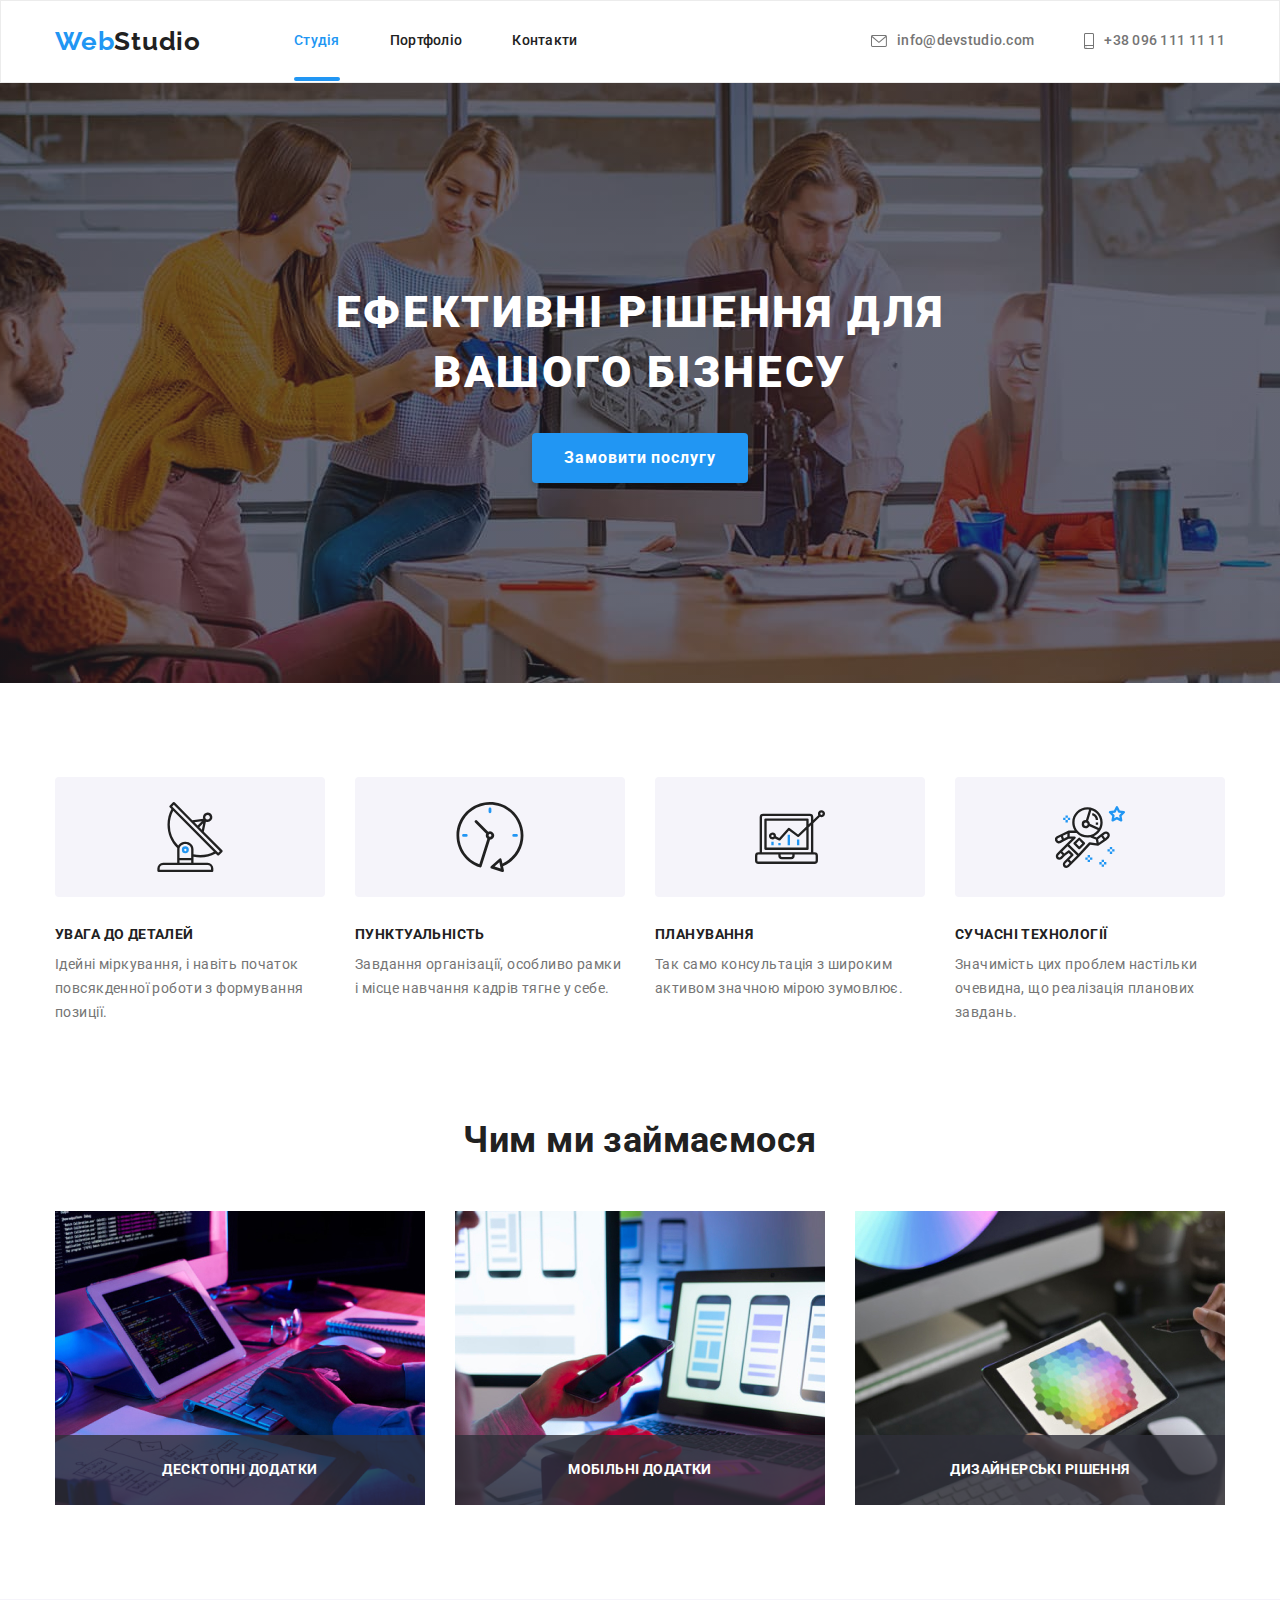
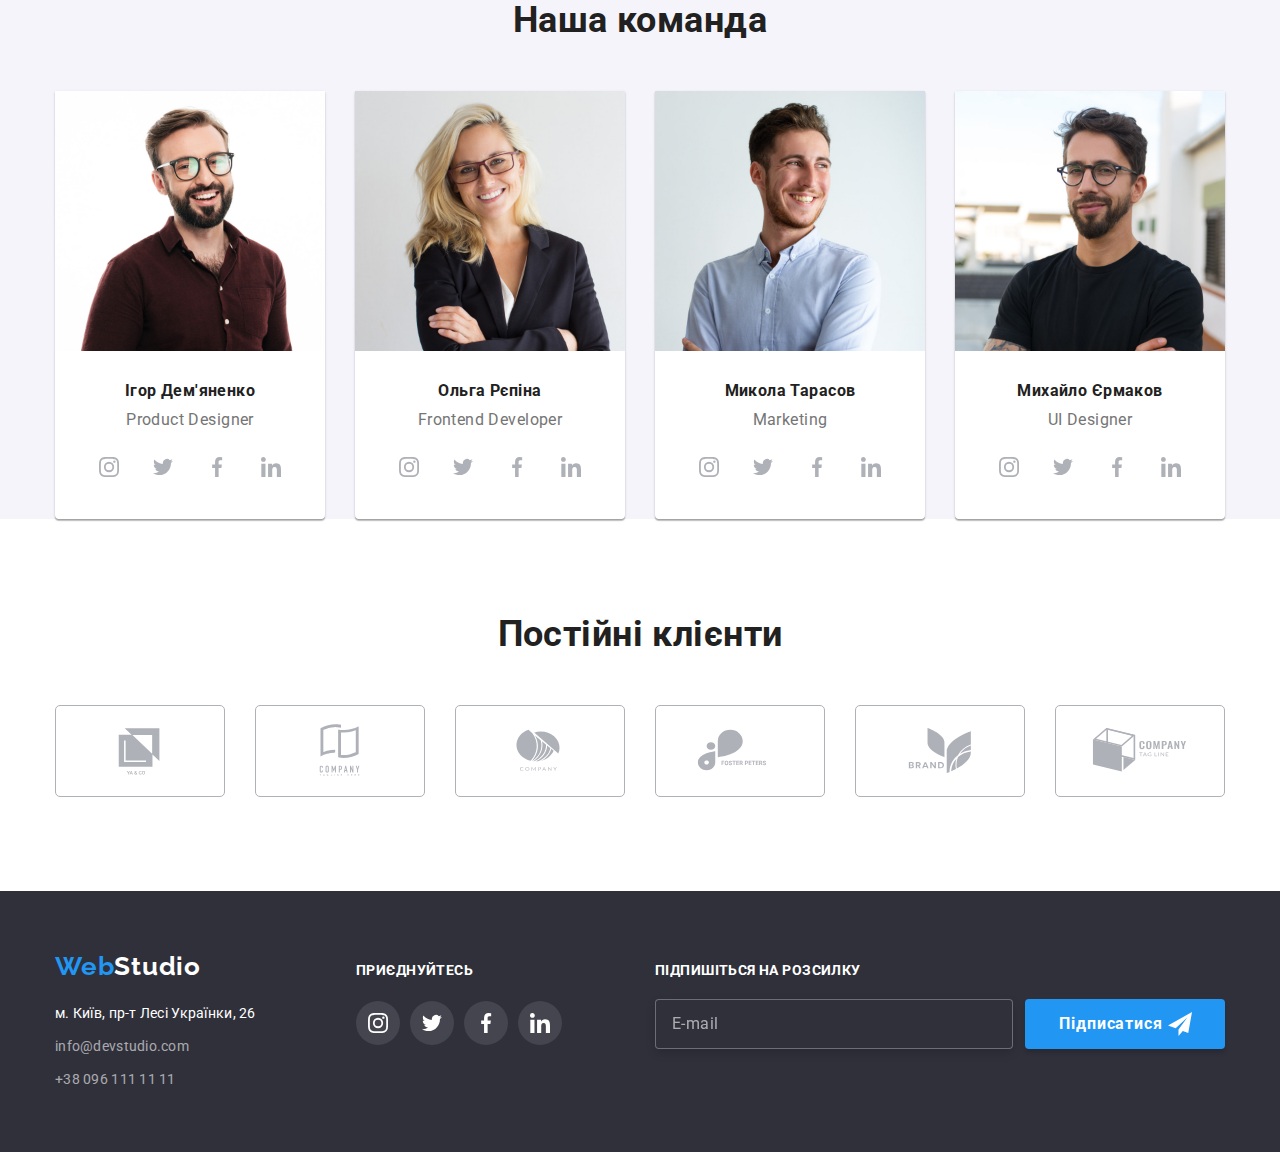
==== commit c632996f: "hw-07_v4" ====
--- a/index.html
+++ b/index.html
@@ -134,18 +134,18 @@
       </div>
     </section>
     <!-- Команда -->
-    <section class="team">
-      <div class="team-container container">
+    <section class="team ">
+      <div class=" container">
         <h2 class="section__title">Наша команда</h2>
-        <ul class="team-list list">
+        <ul class="team__list list">
           <li class="team__blok">
             <img src="./images/igor.jpg" alt="фото Ігор Дем'яненко" width="270" />
-            <div class="team-text">
-              <h3 class="team-title">Ігор Дем'яненко</h3>
-              <p class="team-subtitle">Product Designer</p>
+            <div class="team__text">
+              <h3 class="team__title">Ігор Дем'яненко</h3>
+              <p class="team__subtitle">Product Designer</p>
               <ul class="soc-list soc-list__team list">
                 <li class="soc-list__item">
-                  <a href="" class="soc-list__link team_soc-link link">
+                  <a href="" class="soc-list__link team__soc-link link">
                     <svg class="soc-list__icon" width="20px" height="20px">
                       <use href="./images/symbol.svg#icon-instagram">
                       </use>
@@ -153,21 +153,21 @@
                   </a>
                 </li>
                 <li class="soc-list__item">
-                  <a href="" class="soc-list__link team_soc-link link">
+                  <a href="" class="soc-list__link team__soc-link link">
                     <svg class="soc-list__icon" width="20px" height="20px">
                       <use href="./images/symbol.svg#icon-twitter"></use>
                     </svg>
                   </a>
                 </li>
                 <li class="soc-list__item">
-                  <a href="" class="soc-list__link team_soc-link link">
+                  <a href="" class="soc-list__link team__soc-link link">
                     <svg class="soc-list__icon" width="20px" height="20px">
                       <use href="./images/symbol.svg#icon-facebook"></use>
                     </svg>
                   </a>
                 </li>
                 <li class="soc-list__item">
-                  <a href="" class="soc-list__link team_soc-link link">
+                  <a href="" class="soc-list__link team__soc-link link">
                     <svg class="soc-list__icon" width="20px" height="20px">
                       <use href="./images/symbol.svg#icon-linkedin"></use>
                     </svg>
@@ -179,12 +179,12 @@
           </li>
           <li class="team__blok">
             <img src="./images/olga.jpg" alt="фото Ольга Рєпіна" width="270" />
-            <div class="team-text">
-              <h3 class="team-title">Ольга Рєпіна</h3>
-              <p class="team-subtitle">Frontend Developer</p>
+            <div class="team__text">
+              <h3 class="team__title">Ольга Рєпіна</h3>
+              <p class="team__subtitle">Frontend Developer</p>
               <ul class="soc-list soc-list__team list">
                 <li class="soc-list__item">
-                  <a href="" class="soc-list__link team_soc-link link">
+                  <a href="" class="soc-list__link team__soc-link link">
                     <svg class="soc-list__icon" width="20px" height="20px">
                       <use href="./images/symbol.svg#icon-instagram">
                       </use>
@@ -192,21 +192,21 @@
                   </a>
                 </li>
                 <li class="soc-list__item">
-                  <a href="" class="soc-list__link team_soc-link link">
+                  <a href="" class="soc-list__link team__soc-link link">
                     <svg class="soc-list__icon" width="20px" height="20px">
                       <use href="./images/symbol.svg#icon-twitter"></use>
                     </svg>
                   </a>
                 </li>
                 <li class="soc-list__item">
-                  <a href="" class="soc-list__link team_soc-link link">
+                  <a href="" class="soc-list__link team__soc-link link">
                     <svg class="soc-list__icon" width="20px" height="20px">
                       <use href="./images/symbol.svg#icon-facebook"></use>
                     </svg>
                   </a>
                 </li>
                 <li class="soc-list__item">
-                  <a href="" class="soc-list__link team_soc-link link">
+                  <a href="" class="soc-list__link team__soc-link link">
                     <svg class="soc-list__icon" width="20px" height="20px">
                       <use href="./images/symbol.svg#icon-linkedin"></use>
                     </svg>
@@ -218,12 +218,12 @@
           </li>
           <li class="team__blok">
             <img src="./images/mykola.jpg" alt="фото Микола Тарасов" width="270" />
-            <div class="team-text">
-              <h3 class="team-title">Микола Тарасов</h3>
-              <p class="team-subtitle">Marketing</p>
+            <div class="team__text">
+              <h3 class="team__title">Микола Тарасов</h3>
+              <p class="team__subtitle">Marketing</p>
               <ul class="soc-list soc-list__team list">
                 <li class="soc-list__item">
-                  <a href="" class="soc-list__link team_soc-link link">
+                  <a href="" class="soc-list__link team__soc-link link">
                     <svg class="soc-list__icon" width="20px" height="20px">
                       <use href="./images/symbol.svg#icon-instagram">
                       </use>
@@ -231,21 +231,21 @@
                   </a>
                 </li>
                 <li class="soc-list__item">
-                  <a href="" class="soc-list__link team_soc-link link">
+                  <a href="" class="soc-list__link team__soc-link link">
                     <svg class="soc-list__icon" width="20px" height="20px">
                       <use href="./images/symbol.svg#icon-twitter"></use>
                     </svg>
                   </a>
                 </li>
                 <li class="soc-list__item">
-                  <a href="" class="soc-list__link team_soc-link link">
+                  <a href="" class="soc-list__link team__soc-link link">
                     <svg class="soc-list__icon" width="20px" height="20px">
                       <use href="./images/symbol.svg#icon-facebook"></use>
                     </svg>
                   </a>
                 </li>
                 <li class="soc-list__item">
-                  <a href="" class="soc-list__link team_soc-link link">
+                  <a href="" class="soc-list__link team__soc-link link">
                     <svg class="soc-list__icon" width="20px" height="20px">
                       <use href="./images/symbol.svg#icon-linkedin"></use>
                     </svg>
@@ -257,12 +257,12 @@
           </li>
           <li class="team__blok">
             <img src="./images/mihailo.jpg" alt="фото михайло Єрмаков" width="270" />
-            <div class="team-text">
-              <h3 class="team-title">Михайло Єрмаков</h3>
-              <p class="team-subtitle">UI Designer</p>
+            <div class="team__text">
+              <h3 class="team__title">Михайло Єрмаков</h3>
+              <p class="team__subtitle">UI Designer</p>
               <ul class="soc-list soc-list__team list">
                 <li class="soc-list__item">
-                  <a href="" class="soc-list__link team_soc-link link">
+                  <a href="" class="soc-list__link team__soc-link link">
                     <svg class="soc-list__icon" width="20px" height="20px">
                       <use href="./images/symbol.svg#icon-instagram">
                       </use>
@@ -270,21 +270,21 @@
                   </a>
                 </li>
                 <li class="soc-list__item">
-                  <a href="" class="soc-list__link team_soc-link link">
+                  <a href="" class="soc-list__link team__soc-link link">
                     <svg class="soc-list__icon" width="20px" height="20px">
                       <use href="./images/symbol.svg#icon-twitter"></use>
                     </svg>
                   </a>
                 </li>
                 <li class="soc-list__item">
-                  <a href="" class="soc-list__link team_soc-link link">
+                  <a href="" class="soc-list__link team__soc-link link">
                     <svg class="soc-list__icon" width="20px" height="20px">
                       <use href="./images/symbol.svg#icon-facebook"></use>
                     </svg>
                   </a>
                 </li>
                 <li class="soc-list__item">
-                  <a href="" class="soc-list__link team_soc-link link">
+                  <a href="" class="soc-list__link team__soc-link link">
                     <svg class="soc-list__icon" width="20px" height="20px">
                       <use href="./images/symbol.svg#icon-linkedin"></use>
                     </svg>
--- a/css/main.min.css
+++ b/css/main.min.css
@@ -1 +1 @@
-p,h1,h2,h3,h4,h5,h6{margin:0}ul,ol{margin:0;padding-left:0}button{display:block;cursor:pointer;border:none;border-radius:4px}address{font-style:normal;margin-top:20px}img{display:block}html{box-sizing:border-box}*,*::beffore *::after{box-sizing:inherit}.list{list-style:none;padding-left:0;margin:0}.link{text-decoration:none}body{font-family:Roboto,sans-serif;background-color:#fff;color:#757575;font-size:14px;letter-spacing:.03em}.section__title{margin-top:0;margin-bottom:50px;font-weight:700;font-size:36px;line-height:1.17;text-align:center;color:var(--main-title-color)}.clients-link,.services__text,.soc-list__link,.check-text span,.check-text,.modal-close{align-items:center;justify-content:center}:root{--main-title-color: #212121;--second-title-color: #757575;--main-btn-color: #2196f3;--main-link-color: #2196f3;--transition-timing-function: cubic-bezier(0.4, 0, 0.2, 1)}.visually-hidden{position:absolute;width:1px;height:1px;margin:-1px;border:0;padding:0;white-space:nowrap;-webkit-clip-path:inset(100%);clip-path:inset(100%);clip:rect(0 0 0 0);overflow:hidden;overflow:hidden}.container{margin-left:auto;margin-right:auto;padding:0px 15px;width:1200px}.logo{font-family:"Raleway",sans-serif;font-style:normal;font-weight:700;font-size:26px;line-height:1.19;letter-spacing:.03em;color:var(--main-link-color);transition-property:color;transition-duration:250ms;transition-timing-function:var(--transition-timing-function)}.logo__icon{color:var(--main-title-color);transition-property:color;transition-duration:250ms;transition-timing-function:var(--transition-timing-function)}.logo:hover .logo__icon,.logo:focus .logo__icon{color:var(--main-link-color)}.btn{display:inline-block;min-width:216px;font-family:inherit;font-weight:700;font-size:16px;line-height:1.88;letter-spacing:.06em;color:#fff;background-color:#2196f3;cursor:pointer;box-shadow:0px 4px 4px rgba(0,0,0,.15);border-radius:4px;padding:10px 32px;border:none;transition-property:color background-color;transition-duration:250ms;transition-timing-function:var(--transition-timing-function)}.btn.primary{color:#fff;background-color:#2196f3}.btn.secondary{color:#2196f3;background-color:#fff}.btn:hover,.btn:focus{color:var(--main-btn-color);background-color:#fff}.modal{height:581px;width:528px;background:#fff;position:absolute;top:50%;left:50%;box-shadow:0px 1px 3px rgba(0,0,0,.12),0px 1px 1px rgba(0,0,0,.14),0px 2px 1px rgba(0,0,0,.2);border-radius:4px;padding:40px;transform:scale(1) translate(-50%, -50%);transition:transform 250ms cubic-bezier(0.4, 0, 0.2, 1)}.modal-close{position:absolute;width:30px;height:30px;right:8px;top:8px;border-radius:50%;background:#fff;border:1px solid rgba(0,0,0,.1);display:flex;cursor:pointer;transition-property:fill,background-color;transition-duration:250ms;transition-timing-function:var(--transition-timing-function)}.modal-title{font-weight:700;font-size:20px;line-height:1.15;text-align:center;letter-spacing:.03em;color:#212121;margin-bottom:12px}.modal-close:hover{background-color:var(--main-link-color);fill:#fff}.modal-input{width:100%;height:40px;border:1px solid rgba(33,33,33,.2);border-radius:4px;color:#212121;font-size:16px;padding-left:42px;outline:rgba(0,0,0,0);transition-property:border-color;transition-duration:250ms;transition-timing-function:var(--transition-timing-function)}.modal-input::-moz-placeholder{font-size:12px;line-height:1.17;letter-spacing:.01em;color:rgba(117,117,117,.5)}.modal-input:-ms-input-placeholder{font-size:12px;line-height:1.17;letter-spacing:.01em;color:rgba(117,117,117,.5)}.modal-input::placeholder{font-size:12px;line-height:1.17;letter-spacing:.01em;color:rgba(117,117,117,.5)}.modal-label{font-size:12px;line-height:1.17;letter-spacing:.01em;color:#757575;display:block;margin-bottom:4px}.modal-input-icon{position:absolute;left:12px;top:50%;transform:translateY(-50%);transition-property:fill;transition-duration:250ms;transition-timing-function:var(--transition-timing-function)}.modal-input:focus{border-color:var(--main-link-color)}.modal-input:focus+.modal-input-icon{fill:var(--main-link-color)}.modal-textarea-block{display:block;margin-bottom:4px;font-size:12px}.modal-textarea{width:100%;height:120px;border:1px solid rgba(33,33,33,.2);border-radius:4px;display:block;padding:12px 16px;margin-bottom:20px;resize:none;outline:rgba(0,0,0,0);transition-property:border-color;transition-duration:250ms;transition-timing-function:var(--transition-timing-function)}.modal-textarea:focus{border-color:var(--main-link-color)}.modal-textarea::-moz-placeholder{font-size:12px;line-height:1.17;letter-spacing:.01em;color:rgba(117,117,117,.5)}.modal-textarea:-ms-input-placeholder{font-size:12px;line-height:1.17;letter-spacing:.01em;color:rgba(117,117,117,.5)}.modal-textarea::placeholder{font-size:12px;line-height:1.17;letter-spacing:.01em;color:rgba(117,117,117,.5)}.modal-field{margin-bottom:30px}.modal-btn{display:block;margin:0 auto}.input-label{font-size:12px;line-height:1.17;letter-spacing:.01em;color:#757575}.input-label span{margin-bottom:4px;display:block}.input-wrap{position:relative;margin-bottom:10px}.input-check:focus+.check-text span{border-color:var(--main-link-color)}.check-text{font-size:14px;line-height:1.71;letter-spacing:.03em;color:#757575;display:flex;gap:7px}.check-link{color:var(--main-link-color)}.check-text span{width:16px;height:15px;border:2px solid #212121;border-radius:3px;margin-right:5px;display:flex;fill:rgba(0,0,0,0)}.input-check:checked+.check-text span{background-color:var(--main-link-color);border-color:rgba(0,0,0,0);fill:#fff}.backdrop{position:fixed;top:0;left:0;width:100%;height:100%;opacity:1;background-color:rgba(0,0,0,.6);transition-property:opacity,visibility;transition-duration:250ms;transition-timing-function:var(--transition-timing-function)}.backdrop.is-hidden{opacity:0;visibility:hidden;pointer-events:none}.backdrop.is-hidden .modal{transform:translate(-50%, -50%) scale(0.7)}.subscribe-form{display:flex;position:relative}.subscribe-title{font-weight:700;font-size:14px;line-height:1.14;letter-spacing:.03em;text-transform:uppercase;color:#fff;margin-bottom:20px}.subscribe-input{width:358px;height:50px;margin-right:12px;padding-left:16px;background-color:#2f303a;border:1px solid rgba(255,255,255,.3);filter:drop-shadow(0px 4px 4px rgba(0, 0, 0, 0.15));border-radius:4px;outline:rgba(0,0,0,0);color:#fff;transition-property:border-color;transition-duration:250ms;transition-timing-function:var(--transition-timing-function)}.subscribe-input:focus{border-color:var(--main-link-color)}.subscribe-wrap{height:50px}.subscribe-btn{display:inline-block;position:relative;min-width:200px;font-family:inherit;font-weight:700;font-size:16px;line-height:1.88;letter-spacing:.06em;color:#fff;background-color:#2196f3;cursor:pointer;padding-right:34px;box-shadow:0px 4px 4px rgba(0,0,0,.15);border-radius:4px;border:none;transition-property:color,background-color;transition-duration:250ms;transition-timing-function:var(--transition-timing-function)}.subscribe-btn:hover,.subscribe-btn:focus{color:var(--main-btn-color);background-color:#fff}.subscribe-input-icon{fill:#fff;position:absolute;margin-left:5px;top:50%;transform:translateY(-50%);transition-property:fill;transition-duration:250ms;transition-timing-function:var(--transition-timing-function)}.subscribe-btn:hover .subscribe-input-icon{fill:var(--main-btn-color)}input::-moz-placeholder{font-size:16px;line-height:1.25;letter-spacing:.03em;color:rgba(255,255,255,.6)}input:-ms-input-placeholder{font-size:16px;line-height:1.25;letter-spacing:.03em;color:rgba(255,255,255,.6)}input::placeholder{font-size:16px;line-height:1.25;letter-spacing:.03em;color:rgba(255,255,255,.6)}.soc-list{display:flex;justify-content:center;gap:10px}.soc-list__item{width:44px;height:44px}.soc-list__icon{fill:currentColor}.soc-list__link:hover,.soc-list__link:focus{background-color:var(--main-link-color);color:#fff}.soc-list__link{width:100%;height:100%;border-radius:50%;display:flex}.header{padding:25px 0;border:1px solid #ececec}.header__container{display:flex}.header__navigation{display:flex;align-items:center}.heder__menu{display:flex;margin-left:93px}.menu .item:not(:last-child){margin-right:50px}.menu .link{display:block;color:var(--main-title-color);font-weight:500;line-height:1.14;letter-spacing:.02em;transition-property:color;transition-duration:250ms;transition-timing-function:var(--transition-timing-function)}.menu .link:hover,.menu .link:focus{color:#2196f3}.menu li .current{color:var(--main-link-color)}.header__connect{display:flex;align-items:center;margin-left:auto}.connect .link:hover,.connect .link:focus{color:#2196f3}.connect .connect__item+.connect__item{margin-left:50px}.connect__link{font-weight:500;line-height:1.14;letter-spacing:.02em;color:var(--second-title-color);display:flex;align-items:center;transition-property:color;transition-duration:250ms;transition-timing-function:var(--transition-timing-function)}.connect__symbol{fill:currentColor;margin-right:10px}.connect__symbol:hover,.connect__symbol:focus{color:#2196f3}.item{position:relative}.link.current::after{content:"";position:absolute;bottom:-32px;right:0;display:block;width:100%;height:4px;border-radius:2px;background:#2196f3}.container__hero{padding:200px 0;max-width:1600px;height:600px;margin:0 auto}.hero{background:#2f303a;background-image:linear-gradient(rgba(47, 48, 58, 0.4), rgba(47, 48, 58, 0.4)),url(../images/bg-hero.jpg);text-align:center;background-repeat:no-repeat;background-position:center;background-size:cover}.hero__title{width:696px;margin:0 auto;margin-bottom:30px;font-weight:900;font-size:44px;line-height:1.36;text-align:center;letter-spacing:.06em;text-transform:uppercase;color:#fff}.portfolio{padding:94px 0}.portfolio-menu{display:flex;gap:8px;justify-content:center;margin-bottom:50px}.portfolio-list{display:flex;flex-wrap:wrap;gap:30px}.portfolio-title{font-weight:700;font-size:18px;line-height:2;letter-spacing:.06em;color:var(--main-title-color)}.portfolio-subtitle{font-size:16px;line-height:1.88;color:var(--second-title-color);margin-top:4px}.portfolio-item{padding:20px 24px;border:1px solid #eee}.portfolio-btn{font-weight:500;font-size:16px;line-height:1.62;letter-spacing:.03em;text-align:center;color:var(--main-title-color);background-color:#f5f4fa;cursor:pointer;padding:6px 22px;transition-property:color,background-color,box-shadow;transition-duration:250ms;transition-timing-function:var(--transition-timing-function)}.portfolio-btn:hover,.portfolio-btn:focus{color:#fff;background-color:#2196f3;box-shadow:0px 3px 1px rgba(0,0,0,.1),0px 1px 2px rgba(0,0,0,.08),0px 2px 2px rgba(0,0,0,.12)}.portfolio-adress{line-height:1.71;letter-spacing:.02em;color:#fff;transition-property:color;transition-duration:250ms;transition-timing-function:var(--transition-timing-function)}.portfolio-adress:hover,.portfolio-adress:focus{color:#2196f3}.portfolio-contacts{line-height:1.71;letter-spacing:.02em;color:rgba(255,255,255,.6);transition-property:color,box-shadow;transition-duration:250ms;transition-timing-function:var(--transition-timing-function)}.portfolio-contacts:hover,.portfolio-contacts:focus{color:#2196f3}.portfolio-link{display:block;transition-property:box-shadow;transition-duration:250ms;transition-timing-function:var(--transition-timing-function)}.portfolio-link:hover,.portfolio-link:focus{box-shadow:0px 1px 1px rgba(0,0,0,.12),0px 4px 4px rgba(0,0,0,.06),1px 4px 6px rgba(0,0,0,.16)}.portfolio-link:hover .portfolio-text,.portfolio-link:focus .portfolio-text{transform:translateY(0)}.portfolio-block{position:relative;overflow:hidden}.portfolio-text{width:100%;height:100%;position:absolute;background:rgba(33,150,243,.9);transform:translateY(100%);transition-property:transform;transition-duration:250ms;transition-timing-function:var(--transition-timing-function);padding:20px 43px;font-size:18px;line-height:1.56;letter-spacing:.03em;color:.portfolio-text}.portfolio .img{display:block;max-width:100%;height:auto}.portfolio .flex-element:nth-child(3n){margin-right:0}.portfolio .flex-element{width:370px}.benefits__container{margin-bottom:0px;margin-top:0;padding:94px 0}.benefits__block{height:120px;width:270px;background-color:#f5f4fa;margin-bottom:30px;display:flex;align-items:center;justify-content:center;border-radius:4px}.benefits__title{margin-top:0;margin-bottom:10px;font-weight:700;font-size:14px;line-height:1.14;text-transform:uppercase;color:var(--main-title-color);width:270px}.benefits__subtitle{margin-top:0;margin-bottom:0;line-height:1.71;width:270px}.benefits .benefits__list{display:flex;gap:30px}.services__container{padding:94px 0;padding-top:0}.services__list{display:flex;gap:30px}.services__text{font-weight:700;line-height:1.14;text-transform:uppercase;color:#fff;width:370px;height:70px;background-color:rgba(47,48,58,.8);position:absolute;bottom:0;display:flex}.services__item{position:relative}.team{padding:94px 0;background:#f5f4fa}.team-list{display:flex;gap:30px}.team-text{padding-top:30px;padding-bottom:30px}.team-title{font-size:16px;line-height:1.19;text-align:center;color:var(--main-title-color)}.team-subtitle{font-weight:400;font-size:16px;line-height:1.19;text-align:center;color:var(--second-title-color);margin-top:10px}.team__blok{background:#fff;box-shadow:0px 1px 3px rgba(0,0,0,.12),0px 1px 1px rgba(0,0,0,.14),0px 2px 1px rgba(0,0,0,.2);border-radius:0px 0px 4px 4px}.soc-list__team{margin-top:16px}.team_soc-link{color:#afb1b8;transition-property:background-color,color;transition-duration:250ms;transition-timing-function:var(--transition-timing-function)}.clients{padding:94px 0}.clients-list{display:flex;gap:30px}.clients-item{width:170px;height:92px}.clients-link{width:100%;height:100%;fill:#afb1b8;display:flex;border:1px solid #afb1b8;border-radius:5px;transition-property:border-color,fill;transition-duration:250ms;transition-timing-function:var(--transition-timing-function)}.clients-link:hover,.clients-link:focus{border-color:var(--main-link-color);fill:var(--main-btn-color)}.footer{background-color:#2f303a;padding:60px 0}.footer .container{display:flex;align-items:baseline}.footer-link{font-style:normal;width:231px;margin-right:70px}.footer-logo{color:#fff;transition-property:color;transition-duration:250ms;transition-timing-function:var(--transition-timing-function)}.footer-item:not(:last-child){margin-bottom:9px}.footer-title{font-weight:700;font-size:14px;line-height:1.14;letter-spacing:.03em;text-transform:uppercase;color:#fff}.footer-soc{margin-right:auto}.logo:hover .footer-logo,.logo:focus .footer-logo{color:var(--main-link-color)}.soc-link__footer{color:#fff;background-color:rgba(255,255,255,.1);transition-property:background-color;transition-duration:250ms;transition-timing-function:var(--transition-timing-function)}.soc-link__footer:hover,.soc-link__footer:focus{background-color:var(--main-link-color)}.soc-list__footer{margin-top:22px}/*# sourceMappingURL=main.min.css.map */+p,h1,h2,h3,h4,h5,h6{margin:0}ul,ol{margin:0;padding-left:0}button{display:block;cursor:pointer;border:none;border-radius:4px}address{font-style:normal;margin-top:20px}img{display:block}html{box-sizing:border-box}*,*::beffore *::after{box-sizing:inherit}.list{list-style:none;padding-left:0;margin:0}.link{text-decoration:none}body{font-family:Roboto,sans-serif;background-color:#fff;color:#757575;font-size:14px;letter-spacing:.03em}.section__title{margin-top:0;margin-bottom:50px;font-weight:700;font-size:36px;line-height:1.17;text-align:center;color:var(--main-title-color)}.clients-link,.services__text,.soc-list__link,.check-text span,.check-text,.modal-close{align-items:center;justify-content:center}:root{--main-title-color: #212121;--second-title-color: #757575;--main-btn-color: #2196f3;--main-link-color: #2196f3;--transition-timing-function: cubic-bezier(0.4, 0, 0.2, 1)}.visually-hidden{position:absolute;width:1px;height:1px;margin:-1px;border:0;padding:0;white-space:nowrap;-webkit-clip-path:inset(100%);clip-path:inset(100%);clip:rect(0 0 0 0);overflow:hidden;overflow:hidden}.container{margin-left:auto;margin-right:auto;padding:0px 15px;width:1200px}.logo{font-family:"Raleway",sans-serif;font-style:normal;font-weight:700;font-size:26px;line-height:1.19;letter-spacing:.03em;color:var(--main-link-color);transition-property:color;transition-duration:250ms;transition-timing-function:var(--transition-timing-function)}.logo__icon{color:var(--main-title-color);transition-property:color;transition-duration:250ms;transition-timing-function:var(--transition-timing-function)}.logo:hover .logo__icon,.logo:focus .logo__icon{color:var(--main-link-color)}.btn{display:inline-block;min-width:216px;font-family:inherit;font-weight:700;font-size:16px;line-height:1.88;letter-spacing:.06em;color:#fff;background-color:#2196f3;cursor:pointer;box-shadow:0px 4px 4px rgba(0,0,0,.15);border-radius:4px;padding:10px 32px;border:none;transition-property:color background-color;transition-duration:250ms;transition-timing-function:var(--transition-timing-function)}.btn.primary{color:#fff;background-color:#2196f3}.btn.secondary{color:#2196f3;background-color:#fff}.btn:hover,.btn:focus{color:var(--main-btn-color);background-color:#fff}.modal{height:581px;width:528px;background:#fff;position:absolute;top:50%;left:50%;box-shadow:0px 1px 3px rgba(0,0,0,.12),0px 1px 1px rgba(0,0,0,.14),0px 2px 1px rgba(0,0,0,.2);border-radius:4px;padding:40px;transform:scale(1) translate(-50%, -50%);transition:transform 250ms cubic-bezier(0.4, 0, 0.2, 1)}.modal-close{position:absolute;width:30px;height:30px;right:8px;top:8px;border-radius:50%;background:#fff;border:1px solid rgba(0,0,0,.1);display:flex;cursor:pointer;transition-property:fill,background-color;transition-duration:250ms;transition-timing-function:var(--transition-timing-function)}.modal-title{font-weight:700;font-size:20px;line-height:1.15;text-align:center;letter-spacing:.03em;color:#212121;margin-bottom:12px}.modal-close:hover{background-color:var(--main-link-color);fill:#fff}.modal-input{width:100%;height:40px;border:1px solid rgba(33,33,33,.2);border-radius:4px;color:#212121;font-size:16px;padding-left:42px;outline:rgba(0,0,0,0);transition-property:border-color;transition-duration:250ms;transition-timing-function:var(--transition-timing-function)}.modal-input::-moz-placeholder{font-size:12px;line-height:1.17;letter-spacing:.01em;color:rgba(117,117,117,.5)}.modal-input:-ms-input-placeholder{font-size:12px;line-height:1.17;letter-spacing:.01em;color:rgba(117,117,117,.5)}.modal-input::placeholder{font-size:12px;line-height:1.17;letter-spacing:.01em;color:rgba(117,117,117,.5)}.modal-label{font-size:12px;line-height:1.17;letter-spacing:.01em;color:#757575;display:block;margin-bottom:4px}.modal-input-icon{position:absolute;left:12px;top:50%;transform:translateY(-50%);transition-property:fill;transition-duration:250ms;transition-timing-function:var(--transition-timing-function)}.modal-input:focus{border-color:var(--main-link-color)}.modal-input:focus+.modal-input-icon{fill:var(--main-link-color)}.modal-textarea-block{display:block;margin-bottom:4px;font-size:12px}.modal-textarea{width:100%;height:120px;border:1px solid rgba(33,33,33,.2);border-radius:4px;display:block;padding:12px 16px;margin-bottom:20px;resize:none;outline:rgba(0,0,0,0);transition-property:border-color;transition-duration:250ms;transition-timing-function:var(--transition-timing-function)}.modal-textarea:focus{border-color:var(--main-link-color)}.modal-textarea::-moz-placeholder{font-size:12px;line-height:1.17;letter-spacing:.01em;color:rgba(117,117,117,.5)}.modal-textarea:-ms-input-placeholder{font-size:12px;line-height:1.17;letter-spacing:.01em;color:rgba(117,117,117,.5)}.modal-textarea::placeholder{font-size:12px;line-height:1.17;letter-spacing:.01em;color:rgba(117,117,117,.5)}.modal-field{margin-bottom:30px}.modal-btn{display:block;margin:0 auto}.input-label{font-size:12px;line-height:1.17;letter-spacing:.01em;color:#757575}.input-label span{margin-bottom:4px;display:block}.input-wrap{position:relative;margin-bottom:10px}.input-check:focus+.check-text span{border-color:var(--main-link-color)}.check-text{font-size:14px;line-height:1.71;letter-spacing:.03em;color:#757575;display:flex;gap:7px}.check-link{color:var(--main-link-color)}.check-text span{width:16px;height:15px;border:2px solid #212121;border-radius:3px;margin-right:5px;display:flex;fill:rgba(0,0,0,0)}.input-check:checked+.check-text span{background-color:var(--main-link-color);border-color:rgba(0,0,0,0);fill:#fff}.backdrop{position:fixed;top:0;left:0;width:100%;height:100%;opacity:1;background-color:rgba(0,0,0,.6);transition-property:opacity,visibility;transition-duration:250ms;transition-timing-function:var(--transition-timing-function)}.backdrop.is-hidden{opacity:0;visibility:hidden;pointer-events:none}.backdrop.is-hidden .modal{transform:translate(-50%, -50%) scale(0.7)}.subscribe-form{display:flex;position:relative}.subscribe-title{font-weight:700;font-size:14px;line-height:1.14;letter-spacing:.03em;text-transform:uppercase;color:#fff;margin-bottom:20px}.subscribe-input{width:358px;height:50px;margin-right:12px;padding-left:16px;background-color:#2f303a;border:1px solid rgba(255,255,255,.3);filter:drop-shadow(0px 4px 4px rgba(0, 0, 0, 0.15));border-radius:4px;outline:rgba(0,0,0,0);color:#fff;transition-property:border-color;transition-duration:250ms;transition-timing-function:var(--transition-timing-function)}.subscribe-input:focus{border-color:var(--main-link-color)}.subscribe-wrap{height:50px}.subscribe-btn{display:inline-block;position:relative;min-width:200px;font-family:inherit;font-weight:700;font-size:16px;line-height:1.88;letter-spacing:.06em;color:#fff;background-color:#2196f3;cursor:pointer;padding-right:34px;box-shadow:0px 4px 4px rgba(0,0,0,.15);border-radius:4px;border:none;transition-property:color,background-color;transition-duration:250ms;transition-timing-function:var(--transition-timing-function)}.subscribe-btn:hover,.subscribe-btn:focus{color:var(--main-btn-color);background-color:#fff}.subscribe-input-icon{fill:#fff;position:absolute;margin-left:5px;top:50%;transform:translateY(-50%);transition-property:fill;transition-duration:250ms;transition-timing-function:var(--transition-timing-function)}.subscribe-btn:hover .subscribe-input-icon{fill:var(--main-btn-color)}input::-moz-placeholder{font-size:16px;line-height:1.25;letter-spacing:.03em;color:rgba(255,255,255,.6)}input:-ms-input-placeholder{font-size:16px;line-height:1.25;letter-spacing:.03em;color:rgba(255,255,255,.6)}input::placeholder{font-size:16px;line-height:1.25;letter-spacing:.03em;color:rgba(255,255,255,.6)}.soc-list{display:flex;justify-content:center;gap:10px}.soc-list__item{width:44px;height:44px}.soc-list__icon{fill:currentColor}.soc-list__link:hover,.soc-list__link:focus{background-color:var(--main-link-color);color:#fff}.soc-list__link{width:100%;height:100%;border-radius:50%;display:flex}.header{padding:25px 0;border:1px solid #ececec}.header__container{display:flex}.header__navigation{display:flex;align-items:center}.heder__menu{display:flex;margin-left:93px}.menu .item:not(:last-child){margin-right:50px}.menu .link{display:block;color:var(--main-title-color);font-weight:500;line-height:1.14;letter-spacing:.02em;transition-property:color;transition-duration:250ms;transition-timing-function:var(--transition-timing-function)}.menu .link:hover,.menu .link:focus{color:#2196f3}.menu li .current{color:var(--main-link-color)}.header__connect{display:flex;align-items:center;margin-left:auto}.connect .link:hover,.connect .link:focus{color:#2196f3}.connect .connect__item+.connect__item{margin-left:50px}.connect__link{font-weight:500;line-height:1.14;letter-spacing:.02em;color:var(--second-title-color);display:flex;align-items:center;transition-property:color;transition-duration:250ms;transition-timing-function:var(--transition-timing-function)}.connect__symbol{fill:currentColor;margin-right:10px}.connect__symbol:hover,.connect__symbol:focus{color:#2196f3}.item{position:relative}.link.current::after{content:"";position:absolute;bottom:-32px;right:0;display:block;width:100%;height:4px;border-radius:2px;background:#2196f3}.container__hero{padding:200px 0;max-width:1600px;height:600px;margin:0 auto}.hero{background:#2f303a;background-image:linear-gradient(rgba(47, 48, 58, 0.4), rgba(47, 48, 58, 0.4)),url(../images/bg-hero.jpg);text-align:center;background-repeat:no-repeat;background-position:center;background-size:cover}.hero__title{width:696px;margin:0 auto;margin-bottom:30px;font-weight:900;font-size:44px;line-height:1.36;text-align:center;letter-spacing:.06em;text-transform:uppercase;color:#fff}.portfolio{padding:94px 0}.portfolio-menu{display:flex;gap:8px;justify-content:center;margin-bottom:50px}.portfolio-list{display:flex;flex-wrap:wrap;gap:30px}.portfolio-title{font-weight:700;font-size:18px;line-height:2;letter-spacing:.06em;color:var(--main-title-color)}.portfolio-subtitle{font-size:16px;line-height:1.88;color:var(--second-title-color);margin-top:4px}.portfolio-item{padding:20px 24px;border:1px solid #eee}.portfolio-btn{font-weight:500;font-size:16px;line-height:1.62;letter-spacing:.03em;text-align:center;color:var(--main-title-color);background-color:#f5f4fa;cursor:pointer;padding:6px 22px;transition-property:color,background-color,box-shadow;transition-duration:250ms;transition-timing-function:var(--transition-timing-function)}.portfolio-btn:hover,.portfolio-btn:focus{color:#fff;background-color:#2196f3;box-shadow:0px 3px 1px rgba(0,0,0,.1),0px 1px 2px rgba(0,0,0,.08),0px 2px 2px rgba(0,0,0,.12)}.portfolio-adress{line-height:1.71;letter-spacing:.02em;color:#fff;transition-property:color;transition-duration:250ms;transition-timing-function:var(--transition-timing-function)}.portfolio-adress:hover,.portfolio-adress:focus{color:#2196f3}.portfolio-contacts{line-height:1.71;letter-spacing:.02em;color:rgba(255,255,255,.6);transition-property:color,box-shadow;transition-duration:250ms;transition-timing-function:var(--transition-timing-function)}.portfolio-contacts:hover,.portfolio-contacts:focus{color:#2196f3}.portfolio-link{display:block;transition-property:box-shadow;transition-duration:250ms;transition-timing-function:var(--transition-timing-function)}.portfolio-link:hover,.portfolio-link:focus{box-shadow:0px 1px 1px rgba(0,0,0,.12),0px 4px 4px rgba(0,0,0,.06),1px 4px 6px rgba(0,0,0,.16)}.portfolio-link:hover .portfolio-text,.portfolio-link:focus .portfolio-text{transform:translateY(0)}.portfolio-block{position:relative;overflow:hidden}.portfolio-text{width:100%;height:100%;position:absolute;background:rgba(33,150,243,.9);transform:translateY(100%);transition-property:transform;transition-duration:250ms;transition-timing-function:var(--transition-timing-function);padding:20px 43px;font-size:18px;line-height:1.56;letter-spacing:.03em;color:.portfolio-text}.portfolio .img{display:block;max-width:100%;height:auto}.portfolio .flex-element:nth-child(3n){margin-right:0}.portfolio .flex-element{width:370px}.benefits__container{margin-bottom:0px;margin-top:0;padding:94px 0}.benefits__block{height:120px;width:270px;background-color:#f5f4fa;margin-bottom:30px;display:flex;align-items:center;justify-content:center;border-radius:4px}.benefits__title{margin-top:0;margin-bottom:10px;font-weight:700;font-size:14px;line-height:1.14;text-transform:uppercase;color:var(--main-title-color);width:270px}.benefits__subtitle{margin-top:0;margin-bottom:0;line-height:1.71;width:270px}.benefits .benefits__list{display:flex;gap:30px}.services__container{padding:94px 0;padding-top:0}.services__list{display:flex;gap:30px}.services__text{font-weight:700;line-height:1.14;text-transform:uppercase;color:#fff;width:370px;height:70px;background-color:rgba(47,48,58,.8);position:absolute;bottom:0;display:flex}.services__item{position:relative}.team-container{padding:94px 0}.team{background:#f5f4fa}.team__list{display:flex;gap:30px}.team__text{padding-top:30px;padding-bottom:30px}.team__title{font-size:16px;line-height:1.19;text-align:center;color:var(--main-title-color)}.team__subtitle{font-weight:400;font-size:16px;line-height:1.19;text-align:center;color:var(--second-title-color);margin-top:10px}.team__blok{background:#fff;box-shadow:0px 1px 3px rgba(0,0,0,.12),0px 1px 1px rgba(0,0,0,.14),0px 2px 1px rgba(0,0,0,.2);border-radius:0px 0px 4px 4px}.soc-list__team{margin-top:16px}.team__soc-link{color:#afb1b8;transition-property:background-color,color;transition-duration:250ms;transition-timing-function:var(--transition-timing-function)}.clients{padding:94px 0}.clients-list{display:flex;gap:30px}.clients-item{width:170px;height:92px}.clients-link{width:100%;height:100%;fill:#afb1b8;display:flex;border:1px solid #afb1b8;border-radius:5px;transition-property:border-color,fill;transition-duration:250ms;transition-timing-function:var(--transition-timing-function)}.clients-link:hover,.clients-link:focus{border-color:var(--main-link-color);fill:var(--main-btn-color)}.footer{background-color:#2f303a;padding:60px 0}.footer .container{display:flex;align-items:baseline}.footer-link{font-style:normal;width:231px;margin-right:70px}.footer-logo{color:#fff;transition-property:color;transition-duration:250ms;transition-timing-function:var(--transition-timing-function)}.footer-item:not(:last-child){margin-bottom:9px}.footer-title{font-weight:700;font-size:14px;line-height:1.14;letter-spacing:.03em;text-transform:uppercase;color:#fff}.footer-soc{margin-right:auto}.logo:hover .footer-logo,.logo:focus .footer-logo{color:var(--main-link-color)}.soc-link__footer{color:#fff;background-color:rgba(255,255,255,.1);transition-property:background-color;transition-duration:250ms;transition-timing-function:var(--transition-timing-function)}.soc-link__footer:hover,.soc-link__footer:focus{background-color:var(--main-link-color)}.soc-list__footer{margin-top:22px}/*# sourceMappingURL=main.min.css.map */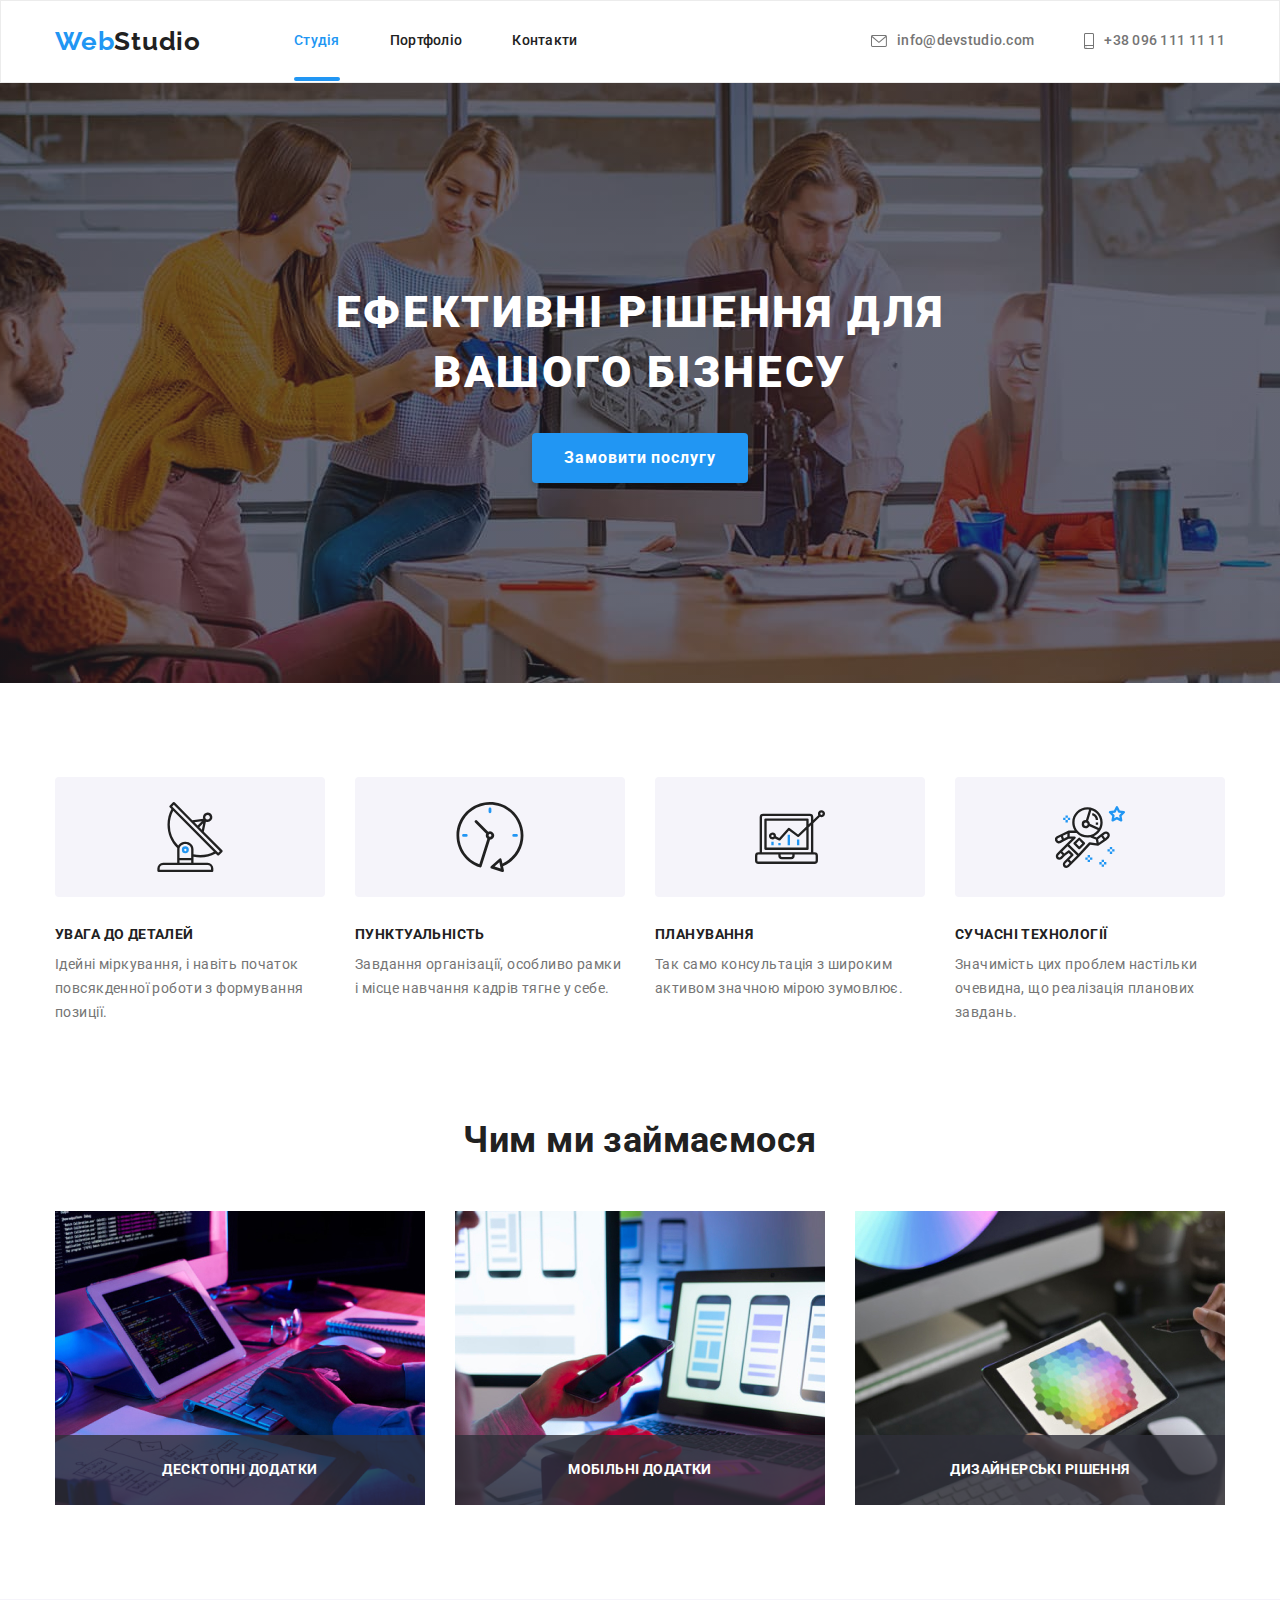
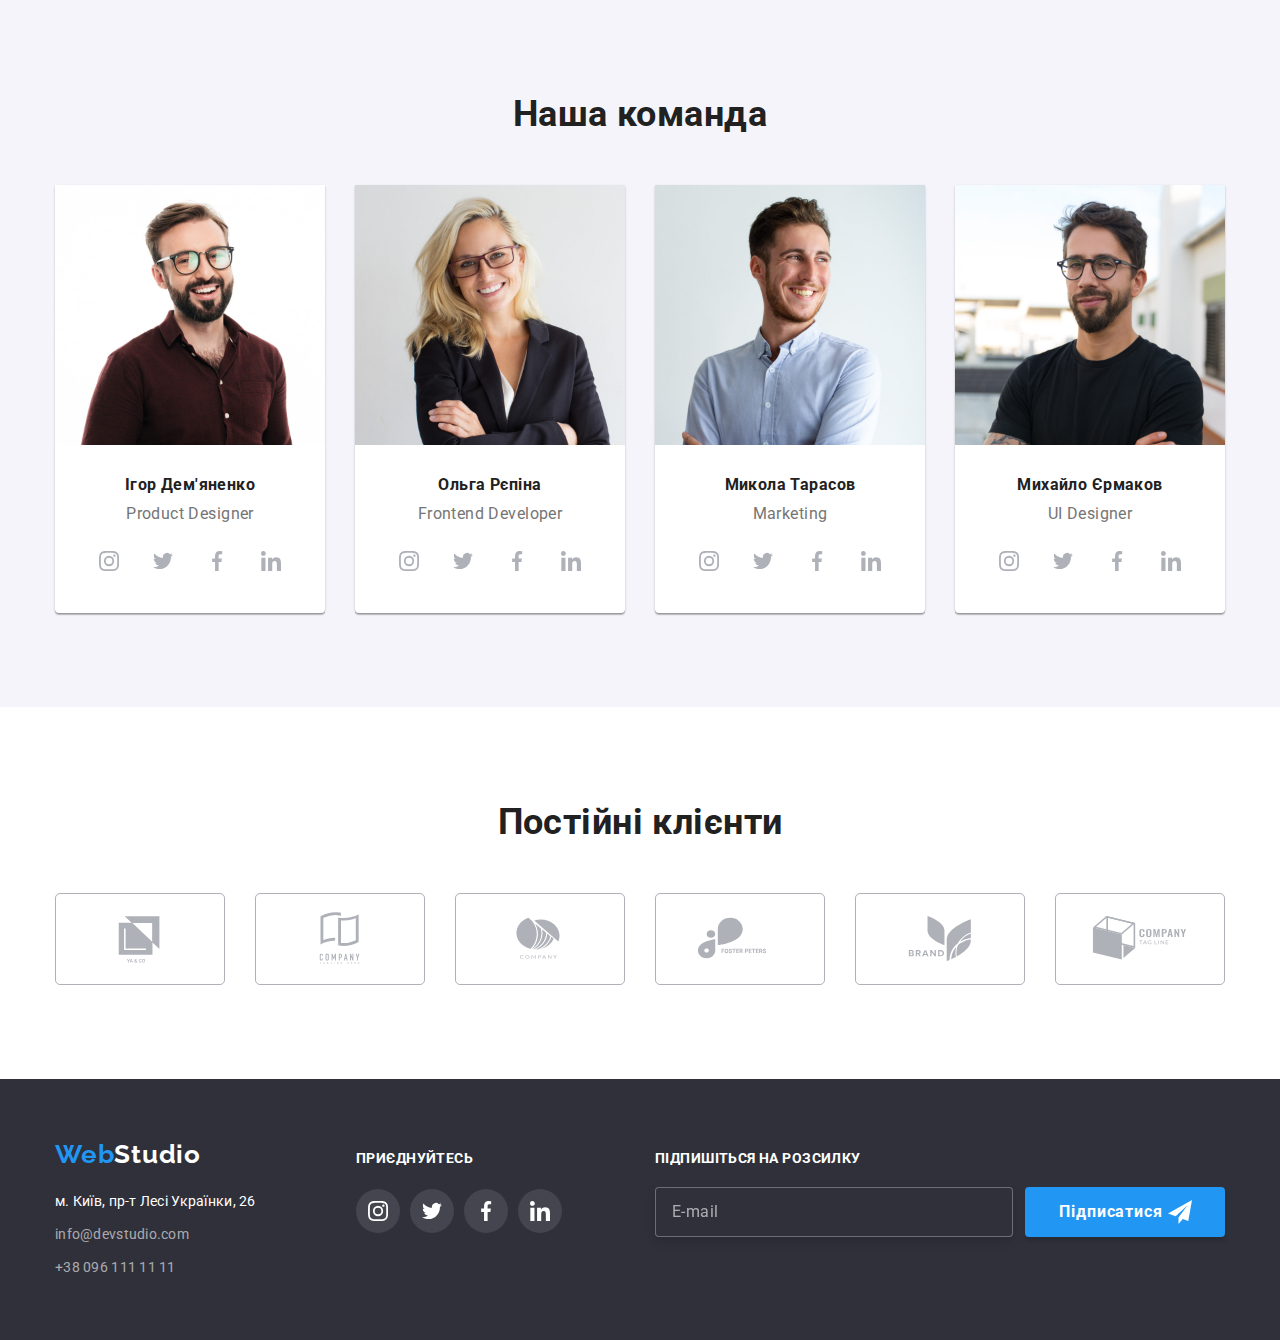
==== commit c95fd087: "hw-07_v5" ====
--- a/index.html
+++ b/index.html
@@ -134,7 +134,7 @@
       </div>
     </section>
     <!-- Команда -->
-    <section class="team ">
+    <section class="team team-container">
       <div class=" container">
         <h2 class="section__title">Наша команда</h2>
         <ul class="team__list list">
--- a/css/main.min.css
+++ b/css/main.min.css
@@ -1 +1 @@
-p,h1,h2,h3,h4,h5,h6{margin:0}ul,ol{margin:0;padding-left:0}button{display:block;cursor:pointer;border:none;border-radius:4px}address{font-style:normal;margin-top:20px}img{display:block}html{box-sizing:border-box}*,*::beffore *::after{box-sizing:inherit}.list{list-style:none;padding-left:0;margin:0}.link{text-decoration:none}body{font-family:Roboto,sans-serif;background-color:#fff;color:#757575;font-size:14px;letter-spacing:.03em}.section__title{margin-top:0;margin-bottom:50px;font-weight:700;font-size:36px;line-height:1.17;text-align:center;color:var(--main-title-color)}.clients-link,.services__text,.soc-list__link,.check-text span,.check-text,.modal-close{align-items:center;justify-content:center}:root{--main-title-color: #212121;--second-title-color: #757575;--main-btn-color: #2196f3;--main-link-color: #2196f3;--transition-timing-function: cubic-bezier(0.4, 0, 0.2, 1)}.visually-hidden{position:absolute;width:1px;height:1px;margin:-1px;border:0;padding:0;white-space:nowrap;-webkit-clip-path:inset(100%);clip-path:inset(100%);clip:rect(0 0 0 0);overflow:hidden;overflow:hidden}.container{margin-left:auto;margin-right:auto;padding:0px 15px;width:1200px}.logo{font-family:"Raleway",sans-serif;font-style:normal;font-weight:700;font-size:26px;line-height:1.19;letter-spacing:.03em;color:var(--main-link-color);transition-property:color;transition-duration:250ms;transition-timing-function:var(--transition-timing-function)}.logo__icon{color:var(--main-title-color);transition-property:color;transition-duration:250ms;transition-timing-function:var(--transition-timing-function)}.logo:hover .logo__icon,.logo:focus .logo__icon{color:var(--main-link-color)}.btn{display:inline-block;min-width:216px;font-family:inherit;font-weight:700;font-size:16px;line-height:1.88;letter-spacing:.06em;color:#fff;background-color:#2196f3;cursor:pointer;box-shadow:0px 4px 4px rgba(0,0,0,.15);border-radius:4px;padding:10px 32px;border:none;transition-property:color background-color;transition-duration:250ms;transition-timing-function:var(--transition-timing-function)}.btn.primary{color:#fff;background-color:#2196f3}.btn.secondary{color:#2196f3;background-color:#fff}.btn:hover,.btn:focus{color:var(--main-btn-color);background-color:#fff}.modal{height:581px;width:528px;background:#fff;position:absolute;top:50%;left:50%;box-shadow:0px 1px 3px rgba(0,0,0,.12),0px 1px 1px rgba(0,0,0,.14),0px 2px 1px rgba(0,0,0,.2);border-radius:4px;padding:40px;transform:scale(1) translate(-50%, -50%);transition:transform 250ms cubic-bezier(0.4, 0, 0.2, 1)}.modal-close{position:absolute;width:30px;height:30px;right:8px;top:8px;border-radius:50%;background:#fff;border:1px solid rgba(0,0,0,.1);display:flex;cursor:pointer;transition-property:fill,background-color;transition-duration:250ms;transition-timing-function:var(--transition-timing-function)}.modal-title{font-weight:700;font-size:20px;line-height:1.15;text-align:center;letter-spacing:.03em;color:#212121;margin-bottom:12px}.modal-close:hover{background-color:var(--main-link-color);fill:#fff}.modal-input{width:100%;height:40px;border:1px solid rgba(33,33,33,.2);border-radius:4px;color:#212121;font-size:16px;padding-left:42px;outline:rgba(0,0,0,0);transition-property:border-color;transition-duration:250ms;transition-timing-function:var(--transition-timing-function)}.modal-input::-moz-placeholder{font-size:12px;line-height:1.17;letter-spacing:.01em;color:rgba(117,117,117,.5)}.modal-input:-ms-input-placeholder{font-size:12px;line-height:1.17;letter-spacing:.01em;color:rgba(117,117,117,.5)}.modal-input::placeholder{font-size:12px;line-height:1.17;letter-spacing:.01em;color:rgba(117,117,117,.5)}.modal-label{font-size:12px;line-height:1.17;letter-spacing:.01em;color:#757575;display:block;margin-bottom:4px}.modal-input-icon{position:absolute;left:12px;top:50%;transform:translateY(-50%);transition-property:fill;transition-duration:250ms;transition-timing-function:var(--transition-timing-function)}.modal-input:focus{border-color:var(--main-link-color)}.modal-input:focus+.modal-input-icon{fill:var(--main-link-color)}.modal-textarea-block{display:block;margin-bottom:4px;font-size:12px}.modal-textarea{width:100%;height:120px;border:1px solid rgba(33,33,33,.2);border-radius:4px;display:block;padding:12px 16px;margin-bottom:20px;resize:none;outline:rgba(0,0,0,0);transition-property:border-color;transition-duration:250ms;transition-timing-function:var(--transition-timing-function)}.modal-textarea:focus{border-color:var(--main-link-color)}.modal-textarea::-moz-placeholder{font-size:12px;line-height:1.17;letter-spacing:.01em;color:rgba(117,117,117,.5)}.modal-textarea:-ms-input-placeholder{font-size:12px;line-height:1.17;letter-spacing:.01em;color:rgba(117,117,117,.5)}.modal-textarea::placeholder{font-size:12px;line-height:1.17;letter-spacing:.01em;color:rgba(117,117,117,.5)}.modal-field{margin-bottom:30px}.modal-btn{display:block;margin:0 auto}.input-label{font-size:12px;line-height:1.17;letter-spacing:.01em;color:#757575}.input-label span{margin-bottom:4px;display:block}.input-wrap{position:relative;margin-bottom:10px}.input-check:focus+.check-text span{border-color:var(--main-link-color)}.check-text{font-size:14px;line-height:1.71;letter-spacing:.03em;color:#757575;display:flex;gap:7px}.check-link{color:var(--main-link-color)}.check-text span{width:16px;height:15px;border:2px solid #212121;border-radius:3px;margin-right:5px;display:flex;fill:rgba(0,0,0,0)}.input-check:checked+.check-text span{background-color:var(--main-link-color);border-color:rgba(0,0,0,0);fill:#fff}.backdrop{position:fixed;top:0;left:0;width:100%;height:100%;opacity:1;background-color:rgba(0,0,0,.6);transition-property:opacity,visibility;transition-duration:250ms;transition-timing-function:var(--transition-timing-function)}.backdrop.is-hidden{opacity:0;visibility:hidden;pointer-events:none}.backdrop.is-hidden .modal{transform:translate(-50%, -50%) scale(0.7)}.subscribe-form{display:flex;position:relative}.subscribe-title{font-weight:700;font-size:14px;line-height:1.14;letter-spacing:.03em;text-transform:uppercase;color:#fff;margin-bottom:20px}.subscribe-input{width:358px;height:50px;margin-right:12px;padding-left:16px;background-color:#2f303a;border:1px solid rgba(255,255,255,.3);filter:drop-shadow(0px 4px 4px rgba(0, 0, 0, 0.15));border-radius:4px;outline:rgba(0,0,0,0);color:#fff;transition-property:border-color;transition-duration:250ms;transition-timing-function:var(--transition-timing-function)}.subscribe-input:focus{border-color:var(--main-link-color)}.subscribe-wrap{height:50px}.subscribe-btn{display:inline-block;position:relative;min-width:200px;font-family:inherit;font-weight:700;font-size:16px;line-height:1.88;letter-spacing:.06em;color:#fff;background-color:#2196f3;cursor:pointer;padding-right:34px;box-shadow:0px 4px 4px rgba(0,0,0,.15);border-radius:4px;border:none;transition-property:color,background-color;transition-duration:250ms;transition-timing-function:var(--transition-timing-function)}.subscribe-btn:hover,.subscribe-btn:focus{color:var(--main-btn-color);background-color:#fff}.subscribe-input-icon{fill:#fff;position:absolute;margin-left:5px;top:50%;transform:translateY(-50%);transition-property:fill;transition-duration:250ms;transition-timing-function:var(--transition-timing-function)}.subscribe-btn:hover .subscribe-input-icon{fill:var(--main-btn-color)}input::-moz-placeholder{font-size:16px;line-height:1.25;letter-spacing:.03em;color:rgba(255,255,255,.6)}input:-ms-input-placeholder{font-size:16px;line-height:1.25;letter-spacing:.03em;color:rgba(255,255,255,.6)}input::placeholder{font-size:16px;line-height:1.25;letter-spacing:.03em;color:rgba(255,255,255,.6)}.soc-list{display:flex;justify-content:center;gap:10px}.soc-list__item{width:44px;height:44px}.soc-list__icon{fill:currentColor}.soc-list__link:hover,.soc-list__link:focus{background-color:var(--main-link-color);color:#fff}.soc-list__link{width:100%;height:100%;border-radius:50%;display:flex}.header{padding:25px 0;border:1px solid #ececec}.header__container{display:flex}.header__navigation{display:flex;align-items:center}.heder__menu{display:flex;margin-left:93px}.menu .item:not(:last-child){margin-right:50px}.menu .link{display:block;color:var(--main-title-color);font-weight:500;line-height:1.14;letter-spacing:.02em;transition-property:color;transition-duration:250ms;transition-timing-function:var(--transition-timing-function)}.menu .link:hover,.menu .link:focus{color:#2196f3}.menu li .current{color:var(--main-link-color)}.header__connect{display:flex;align-items:center;margin-left:auto}.connect .link:hover,.connect .link:focus{color:#2196f3}.connect .connect__item+.connect__item{margin-left:50px}.connect__link{font-weight:500;line-height:1.14;letter-spacing:.02em;color:var(--second-title-color);display:flex;align-items:center;transition-property:color;transition-duration:250ms;transition-timing-function:var(--transition-timing-function)}.connect__symbol{fill:currentColor;margin-right:10px}.connect__symbol:hover,.connect__symbol:focus{color:#2196f3}.item{position:relative}.link.current::after{content:"";position:absolute;bottom:-32px;right:0;display:block;width:100%;height:4px;border-radius:2px;background:#2196f3}.container__hero{padding:200px 0;max-width:1600px;height:600px;margin:0 auto}.hero{background:#2f303a;background-image:linear-gradient(rgba(47, 48, 58, 0.4), rgba(47, 48, 58, 0.4)),url(../images/bg-hero.jpg);text-align:center;background-repeat:no-repeat;background-position:center;background-size:cover}.hero__title{width:696px;margin:0 auto;margin-bottom:30px;font-weight:900;font-size:44px;line-height:1.36;text-align:center;letter-spacing:.06em;text-transform:uppercase;color:#fff}.portfolio{padding:94px 0}.portfolio-menu{display:flex;gap:8px;justify-content:center;margin-bottom:50px}.portfolio-list{display:flex;flex-wrap:wrap;gap:30px}.portfolio-title{font-weight:700;font-size:18px;line-height:2;letter-spacing:.06em;color:var(--main-title-color)}.portfolio-subtitle{font-size:16px;line-height:1.88;color:var(--second-title-color);margin-top:4px}.portfolio-item{padding:20px 24px;border:1px solid #eee}.portfolio-btn{font-weight:500;font-size:16px;line-height:1.62;letter-spacing:.03em;text-align:center;color:var(--main-title-color);background-color:#f5f4fa;cursor:pointer;padding:6px 22px;transition-property:color,background-color,box-shadow;transition-duration:250ms;transition-timing-function:var(--transition-timing-function)}.portfolio-btn:hover,.portfolio-btn:focus{color:#fff;background-color:#2196f3;box-shadow:0px 3px 1px rgba(0,0,0,.1),0px 1px 2px rgba(0,0,0,.08),0px 2px 2px rgba(0,0,0,.12)}.portfolio-adress{line-height:1.71;letter-spacing:.02em;color:#fff;transition-property:color;transition-duration:250ms;transition-timing-function:var(--transition-timing-function)}.portfolio-adress:hover,.portfolio-adress:focus{color:#2196f3}.portfolio-contacts{line-height:1.71;letter-spacing:.02em;color:rgba(255,255,255,.6);transition-property:color,box-shadow;transition-duration:250ms;transition-timing-function:var(--transition-timing-function)}.portfolio-contacts:hover,.portfolio-contacts:focus{color:#2196f3}.portfolio-link{display:block;transition-property:box-shadow;transition-duration:250ms;transition-timing-function:var(--transition-timing-function)}.portfolio-link:hover,.portfolio-link:focus{box-shadow:0px 1px 1px rgba(0,0,0,.12),0px 4px 4px rgba(0,0,0,.06),1px 4px 6px rgba(0,0,0,.16)}.portfolio-link:hover .portfolio-text,.portfolio-link:focus .portfolio-text{transform:translateY(0)}.portfolio-block{position:relative;overflow:hidden}.portfolio-text{width:100%;height:100%;position:absolute;background:rgba(33,150,243,.9);transform:translateY(100%);transition-property:transform;transition-duration:250ms;transition-timing-function:var(--transition-timing-function);padding:20px 43px;font-size:18px;line-height:1.56;letter-spacing:.03em;color:.portfolio-text}.portfolio .img{display:block;max-width:100%;height:auto}.portfolio .flex-element:nth-child(3n){margin-right:0}.portfolio .flex-element{width:370px}.benefits__container{margin-bottom:0px;margin-top:0;padding:94px 0}.benefits__block{height:120px;width:270px;background-color:#f5f4fa;margin-bottom:30px;display:flex;align-items:center;justify-content:center;border-radius:4px}.benefits__title{margin-top:0;margin-bottom:10px;font-weight:700;font-size:14px;line-height:1.14;text-transform:uppercase;color:var(--main-title-color);width:270px}.benefits__subtitle{margin-top:0;margin-bottom:0;line-height:1.71;width:270px}.benefits .benefits__list{display:flex;gap:30px}.services__container{padding:94px 0;padding-top:0}.services__list{display:flex;gap:30px}.services__text{font-weight:700;line-height:1.14;text-transform:uppercase;color:#fff;width:370px;height:70px;background-color:rgba(47,48,58,.8);position:absolute;bottom:0;display:flex}.services__item{position:relative}.team-container{padding:94px 0}.team{background:#f5f4fa}.team__list{display:flex;gap:30px}.team__text{padding-top:30px;padding-bottom:30px}.team__title{font-size:16px;line-height:1.19;text-align:center;color:var(--main-title-color)}.team__subtitle{font-weight:400;font-size:16px;line-height:1.19;text-align:center;color:var(--second-title-color);margin-top:10px}.team__blok{background:#fff;box-shadow:0px 1px 3px rgba(0,0,0,.12),0px 1px 1px rgba(0,0,0,.14),0px 2px 1px rgba(0,0,0,.2);border-radius:0px 0px 4px 4px}.soc-list__team{margin-top:16px}.team__soc-link{color:#afb1b8;transition-property:background-color,color;transition-duration:250ms;transition-timing-function:var(--transition-timing-function)}.clients{padding:94px 0}.clients-list{display:flex;gap:30px}.clients-item{width:170px;height:92px}.clients-link{width:100%;height:100%;fill:#afb1b8;display:flex;border:1px solid #afb1b8;border-radius:5px;transition-property:border-color,fill;transition-duration:250ms;transition-timing-function:var(--transition-timing-function)}.clients-link:hover,.clients-link:focus{border-color:var(--main-link-color);fill:var(--main-btn-color)}.footer{background-color:#2f303a;padding:60px 0}.footer .container{display:flex;align-items:baseline}.footer-link{font-style:normal;width:231px;margin-right:70px}.footer-logo{color:#fff;transition-property:color;transition-duration:250ms;transition-timing-function:var(--transition-timing-function)}.footer-item:not(:last-child){margin-bottom:9px}.footer-title{font-weight:700;font-size:14px;line-height:1.14;letter-spacing:.03em;text-transform:uppercase;color:#fff}.footer-soc{margin-right:auto}.logo:hover .footer-logo,.logo:focus .footer-logo{color:var(--main-link-color)}.soc-link__footer{color:#fff;background-color:rgba(255,255,255,.1);transition-property:background-color;transition-duration:250ms;transition-timing-function:var(--transition-timing-function)}.soc-link__footer:hover,.soc-link__footer:focus{background-color:var(--main-link-color)}.soc-list__footer{margin-top:22px}/*# sourceMappingURL=main.min.css.map */+p,h1,h2,h3,h4,h5,h6{margin:0}ul,ol{margin:0;padding-left:0}button{display:block;cursor:pointer;border:none;border-radius:4px}address{font-style:normal;margin-top:20px}img{display:block}html{box-sizing:border-box}*,*::beffore *::after{box-sizing:inherit}.list{list-style:none;padding-left:0;margin:0}.link{text-decoration:none}body{font-family:Roboto,sans-serif;background-color:#fff;color:#757575;font-size:14px;letter-spacing:.03em}.section__title{margin-top:0;margin-bottom:50px;font-weight:700;font-size:36px;line-height:1.17;text-align:center;color:var(--main-title-color)}.clients-link,.services__text,.soc-list__link,.check-text span,.check-text,.modal-close{align-items:center;justify-content:center}:root{--main-title-color: #212121;--second-title-color: #757575;--main-btn-color: #2196f3;--main-link-color: #2196f3;--transition-timing-function: cubic-bezier(0.4, 0, 0.2, 1)}.visually-hidden{position:absolute;width:1px;height:1px;margin:-1px;border:0;padding:0;white-space:nowrap;-webkit-clip-path:inset(100%);clip-path:inset(100%);clip:rect(0 0 0 0);overflow:hidden;overflow:hidden}.container{margin-left:auto;margin-right:auto;padding:0px 15px;width:1200px}.logo{font-family:"Raleway",sans-serif;font-style:normal;font-weight:700;font-size:26px;line-height:1.19;letter-spacing:.03em;color:var(--main-link-color);transition-property:color;transition-duration:250ms;transition-timing-function:var(--transition-timing-function)}.logo__icon{color:var(--main-title-color);transition-property:color;transition-duration:250ms;transition-timing-function:var(--transition-timing-function)}.logo:hover .logo__icon,.logo:focus .logo__icon{color:var(--main-link-color)}.btn{display:inline-block;min-width:216px;font-family:inherit;font-weight:700;font-size:16px;line-height:1.88;letter-spacing:.06em;color:#fff;background-color:#2196f3;cursor:pointer;box-shadow:0px 4px 4px rgba(0,0,0,.15);border-radius:4px;padding:10px 32px;border:none;transition-property:color background-color;transition-duration:250ms;transition-timing-function:var(--transition-timing-function)}.btn.primary{color:#fff;background-color:#2196f3}.btn.secondary{color:#2196f3;background-color:#fff}.btn:hover,.btn:focus{color:var(--main-btn-color);background-color:#fff}.modal{height:581px;width:528px;background:#fff;position:absolute;top:50%;left:50%;box-shadow:0px 1px 3px rgba(0,0,0,.12),0px 1px 1px rgba(0,0,0,.14),0px 2px 1px rgba(0,0,0,.2);border-radius:4px;padding:40px;transform:scale(1) translate(-50%, -50%);transition:transform 250ms cubic-bezier(0.4, 0, 0.2, 1)}.modal-close{position:absolute;width:30px;height:30px;right:8px;top:8px;border-radius:50%;background:#fff;border:1px solid rgba(0,0,0,.1);display:flex;cursor:pointer;transition-property:fill,background-color;transition-duration:250ms;transition-timing-function:var(--transition-timing-function)}.modal-title{font-weight:700;font-size:20px;line-height:1.15;text-align:center;letter-spacing:.03em;color:#212121;margin-bottom:12px}.modal-close:hover{background-color:var(--main-link-color);fill:#fff}.modal-input{width:100%;height:40px;border:1px solid rgba(33,33,33,.2);border-radius:4px;color:#212121;font-size:16px;padding-left:42px;outline:rgba(0,0,0,0);transition-property:border-color;transition-duration:250ms;transition-timing-function:var(--transition-timing-function)}.modal-input::-moz-placeholder{font-size:12px;line-height:1.17;letter-spacing:.01em;color:rgba(117,117,117,.5)}.modal-input:-ms-input-placeholder{font-size:12px;line-height:1.17;letter-spacing:.01em;color:rgba(117,117,117,.5)}.modal-input::placeholder{font-size:12px;line-height:1.17;letter-spacing:.01em;color:rgba(117,117,117,.5)}.modal-label{font-size:12px;line-height:1.17;letter-spacing:.01em;color:#757575;display:block;margin-bottom:4px}.modal-input-icon{position:absolute;left:12px;top:50%;transform:translateY(-50%);transition-property:fill;transition-duration:250ms;transition-timing-function:var(--transition-timing-function)}.modal-input:focus{border-color:var(--main-link-color)}.modal-input:focus+.modal-input-icon{fill:var(--main-link-color)}.modal-textarea-block{display:block;margin-bottom:4px;font-size:12px}.modal-textarea{width:100%;height:120px;border:1px solid rgba(33,33,33,.2);border-radius:4px;display:block;padding:12px 16px;margin-bottom:20px;resize:none;outline:rgba(0,0,0,0);transition-property:border-color;transition-duration:250ms;transition-timing-function:var(--transition-timing-function)}.modal-textarea:focus{border-color:var(--main-link-color)}.modal-textarea::-moz-placeholder{font-size:12px;line-height:1.17;letter-spacing:.01em;color:rgba(117,117,117,.5)}.modal-textarea:-ms-input-placeholder{font-size:12px;line-height:1.17;letter-spacing:.01em;color:rgba(117,117,117,.5)}.modal-textarea::placeholder{font-size:12px;line-height:1.17;letter-spacing:.01em;color:rgba(117,117,117,.5)}.modal-field{margin-bottom:30px}.modal-btn{display:block;margin:0 auto}.input-label{font-size:12px;line-height:1.17;letter-spacing:.01em;color:#757575}.input-label span{margin-bottom:4px;display:block}.input-wrap{position:relative;margin-bottom:10px}.input-check:focus+.check-text span{border-color:var(--main-link-color)}.check-text{font-size:14px;line-height:1.71;letter-spacing:.03em;color:#757575;display:flex;gap:7px}.check-link{color:var(--main-link-color)}.check-text span{width:16px;height:15px;border:2px solid #212121;border-radius:3px;margin-right:5px;display:flex;fill:rgba(0,0,0,0)}.input-check:checked+.check-text span{background-color:var(--main-link-color);border-color:rgba(0,0,0,0);fill:#fff}.backdrop{position:fixed;top:0;left:0;width:100%;height:100%;opacity:1;background-color:rgba(0,0,0,.6);transition-property:opacity,visibility;transition-duration:250ms;transition-timing-function:var(--transition-timing-function)}.backdrop.is-hidden{opacity:0;visibility:hidden;pointer-events:none}.backdrop.is-hidden .modal{transform:translate(-50%, -50%) scale(0.7)}.subscribe-form{display:flex;position:relative}.subscribe-title{font-weight:700;font-size:14px;line-height:1.14;letter-spacing:.03em;text-transform:uppercase;color:#fff;margin-bottom:20px}.subscribe-input{width:358px;height:50px;margin-right:12px;padding-left:16px;background-color:#2f303a;border:1px solid rgba(255,255,255,.3);filter:drop-shadow(0px 4px 4px rgba(0, 0, 0, 0.15));border-radius:4px;outline:rgba(0,0,0,0);color:#fff;transition-property:border-color;transition-duration:250ms;transition-timing-function:var(--transition-timing-function)}.subscribe-input:focus{border-color:var(--main-link-color)}.subscribe-wrap{height:50px}.subscribe-btn{display:inline-block;position:relative;min-width:200px;font-family:inherit;font-weight:700;font-size:16px;line-height:1.88;letter-spacing:.06em;color:#fff;background-color:#2196f3;cursor:pointer;padding-right:34px;box-shadow:0px 4px 4px rgba(0,0,0,.15);border-radius:4px;border:none;transition-property:color,background-color;transition-duration:250ms;transition-timing-function:var(--transition-timing-function)}.subscribe-btn:hover,.subscribe-btn:focus{color:var(--main-btn-color);background-color:#fff}.subscribe-input-icon{fill:#fff;position:absolute;margin-left:5px;top:50%;transform:translateY(-50%);transition-property:fill;transition-duration:250ms;transition-timing-function:var(--transition-timing-function)}.subscribe-btn:hover .subscribe-input-icon{fill:var(--main-btn-color)}input::-moz-placeholder{font-size:16px;line-height:1.25;letter-spacing:.03em;color:rgba(255,255,255,.6)}input:-ms-input-placeholder{font-size:16px;line-height:1.25;letter-spacing:.03em;color:rgba(255,255,255,.6)}input::placeholder{font-size:16px;line-height:1.25;letter-spacing:.03em;color:rgba(255,255,255,.6)}.soc-list{display:flex;justify-content:center;gap:10px}.soc-list__item{width:44px;height:44px}.soc-list__icon{fill:currentColor}.soc-list__link:hover,.soc-list__link:focus{background-color:var(--main-link-color);color:#fff}.soc-list__link{width:100%;height:100%;border-radius:50%;display:flex}.header{padding:25px 0;border:1px solid #ececec}.header__container{display:flex}.header__navigation{display:flex;align-items:center}.heder__menu{display:flex;margin-left:93px}.menu .item:not(:last-child){margin-right:50px}.menu .link{display:block;color:var(--main-title-color);font-weight:500;line-height:1.14;letter-spacing:.02em;transition-property:color;transition-duration:250ms;transition-timing-function:var(--transition-timing-function)}.menu .link:hover,.menu .link:focus{color:#2196f3}.menu li .current{color:var(--main-link-color)}.header__connect{display:flex;align-items:center;margin-left:auto}.connect .link:hover,.connect .link:focus{color:#2196f3}.connect .connect__item+.connect__item{margin-left:50px}.connect__link{font-weight:500;line-height:1.14;letter-spacing:.02em;color:var(--second-title-color);display:flex;align-items:center;transition-property:color;transition-duration:250ms;transition-timing-function:var(--transition-timing-function)}.connect__symbol{fill:currentColor;margin-right:10px}.connect__symbol:hover,.connect__symbol:focus{color:#2196f3}.item{position:relative}.link.current::after{content:"";position:absolute;bottom:-32px;right:0;display:block;width:100%;height:4px;border-radius:2px;background:#2196f3}.container__hero{padding:200px 0;max-width:1600px;height:600px;margin:0 auto}.hero{background:#2f303a;background-image:linear-gradient(rgba(47, 48, 58, 0.4), rgba(47, 48, 58, 0.4)),url(../images/bg-hero.jpg);text-align:center;background-repeat:no-repeat;background-position:center;background-size:cover}.hero__title{width:696px;margin:0 auto;margin-bottom:30px;font-weight:900;font-size:44px;line-height:1.36;text-align:center;letter-spacing:.06em;text-transform:uppercase;color:#fff}.portfolio{padding:94px 0}.portfolio-menu{display:flex;gap:8px;justify-content:center;margin-bottom:50px}.portfolio-list{display:flex;flex-wrap:wrap;gap:30px}.portfolio-title{font-weight:700;font-size:18px;line-height:2;letter-spacing:.06em;color:var(--main-title-color)}.portfolio-subtitle{font-size:16px;line-height:1.88;color:var(--second-title-color);margin-top:4px}.portfolio-item{padding:20px 24px;border:1px solid #eee}.portfolio-btn{font-weight:500;font-size:16px;line-height:1.62;letter-spacing:.03em;text-align:center;color:var(--main-title-color);background-color:#f5f4fa;cursor:pointer;padding:6px 22px;transition-property:color,background-color,box-shadow;transition-duration:250ms;transition-timing-function:var(--transition-timing-function)}.portfolio-btn:hover,.portfolio-btn:focus{color:#fff;background-color:#2196f3;box-shadow:0px 3px 1px rgba(0,0,0,.1),0px 1px 2px rgba(0,0,0,.08),0px 2px 2px rgba(0,0,0,.12)}.portfolio-adress{line-height:1.71;letter-spacing:.02em;color:#fff;transition-property:color;transition-duration:250ms;transition-timing-function:var(--transition-timing-function)}.portfolio-adress:hover,.portfolio-adress:focus{color:#2196f3}.portfolio-contacts{line-height:1.71;letter-spacing:.02em;color:rgba(255,255,255,.6);transition-property:color,box-shadow;transition-duration:250ms;transition-timing-function:var(--transition-timing-function)}.portfolio-contacts:hover,.portfolio-contacts:focus{color:#2196f3}.portfolio-link{display:block;transition-property:box-shadow;transition-duration:250ms;transition-timing-function:var(--transition-timing-function)}.portfolio-link:hover,.portfolio-link:focus{box-shadow:0px 1px 1px rgba(0,0,0,.12),0px 4px 4px rgba(0,0,0,.06),1px 4px 6px rgba(0,0,0,.16)}.portfolio-link:hover .portfolio-text,.portfolio-link:focus .portfolio-text{transform:translateY(0)}.portfolio-block{position:relative;overflow:hidden}.portfolio .img{display:block;max-width:100%;height:auto}.portfolio .flex-element:nth-child(3n){margin-right:0}.portfolio .flex-element{width:370px}.portfolio-text{width:100%;height:100%;position:absolute;background:rgba(33,150,243,.9);transform:translateY(100%);transition-property:transform;transition-duration:250ms;transition-timing-function:var(--transition-timing-function);padding:20px 43px;font-size:18px;line-height:1.56;letter-spacing:.03em;color:#fff}.benefits__container{margin-bottom:0px;margin-top:0;padding:94px 0}.benefits__block{height:120px;width:270px;background-color:#f5f4fa;margin-bottom:30px;display:flex;align-items:center;justify-content:center;border-radius:4px}.benefits__title{margin-top:0;margin-bottom:10px;font-weight:700;font-size:14px;line-height:1.14;text-transform:uppercase;color:var(--main-title-color);width:270px}.benefits__subtitle{margin-top:0;margin-bottom:0;line-height:1.71;width:270px}.benefits .benefits__list{display:flex;gap:30px}.services__container{padding:94px 0;padding-top:0}.services__list{display:flex;gap:30px}.services__text{font-weight:700;line-height:1.14;text-transform:uppercase;color:#fff;width:370px;height:70px;background-color:rgba(47,48,58,.8);position:absolute;bottom:0;display:flex}.services__item{position:relative}.team-container{padding:94px 0}.team{background:#f5f4fa}.team__list{display:flex;gap:30px}.team__text{padding-top:30px;padding-bottom:30px}.team__title{font-size:16px;line-height:1.19;text-align:center;color:var(--main-title-color)}.team__subtitle{font-weight:400;font-size:16px;line-height:1.19;text-align:center;color:var(--second-title-color);margin-top:10px}.team__blok{background:#fff;box-shadow:0px 1px 3px rgba(0,0,0,.12),0px 1px 1px rgba(0,0,0,.14),0px 2px 1px rgba(0,0,0,.2);border-radius:0px 0px 4px 4px}.soc-list__team{margin-top:16px}.team__soc-link{color:#afb1b8;transition-property:background-color,color;transition-duration:250ms;transition-timing-function:var(--transition-timing-function)}.clients{padding:94px 0}.clients-list{display:flex;gap:30px}.clients-item{width:170px;height:92px}.clients-link{width:100%;height:100%;fill:#afb1b8;display:flex;border:1px solid #afb1b8;border-radius:5px;transition-property:border-color,fill;transition-duration:250ms;transition-timing-function:var(--transition-timing-function)}.clients-link:hover,.clients-link:focus{border-color:var(--main-link-color);fill:var(--main-btn-color)}.footer{background-color:#2f303a;padding:60px 0}.footer .container{display:flex;align-items:baseline}.footer-link{font-style:normal;width:231px;margin-right:70px}.footer-logo{color:#fff;transition-property:color;transition-duration:250ms;transition-timing-function:var(--transition-timing-function)}.footer-item:not(:last-child){margin-bottom:9px}.footer-title{font-weight:700;font-size:14px;line-height:1.14;letter-spacing:.03em;text-transform:uppercase;color:#fff}.footer-soc{margin-right:auto}.logo:hover .footer-logo,.logo:focus .footer-logo{color:var(--main-link-color)}.soc-link__footer{color:#fff;background-color:rgba(255,255,255,.1);transition-property:background-color;transition-duration:250ms;transition-timing-function:var(--transition-timing-function)}.soc-link__footer:hover,.soc-link__footer:focus{background-color:var(--main-link-color)}.soc-list__footer{margin-top:22px}/*# sourceMappingURL=main.min.css.map */